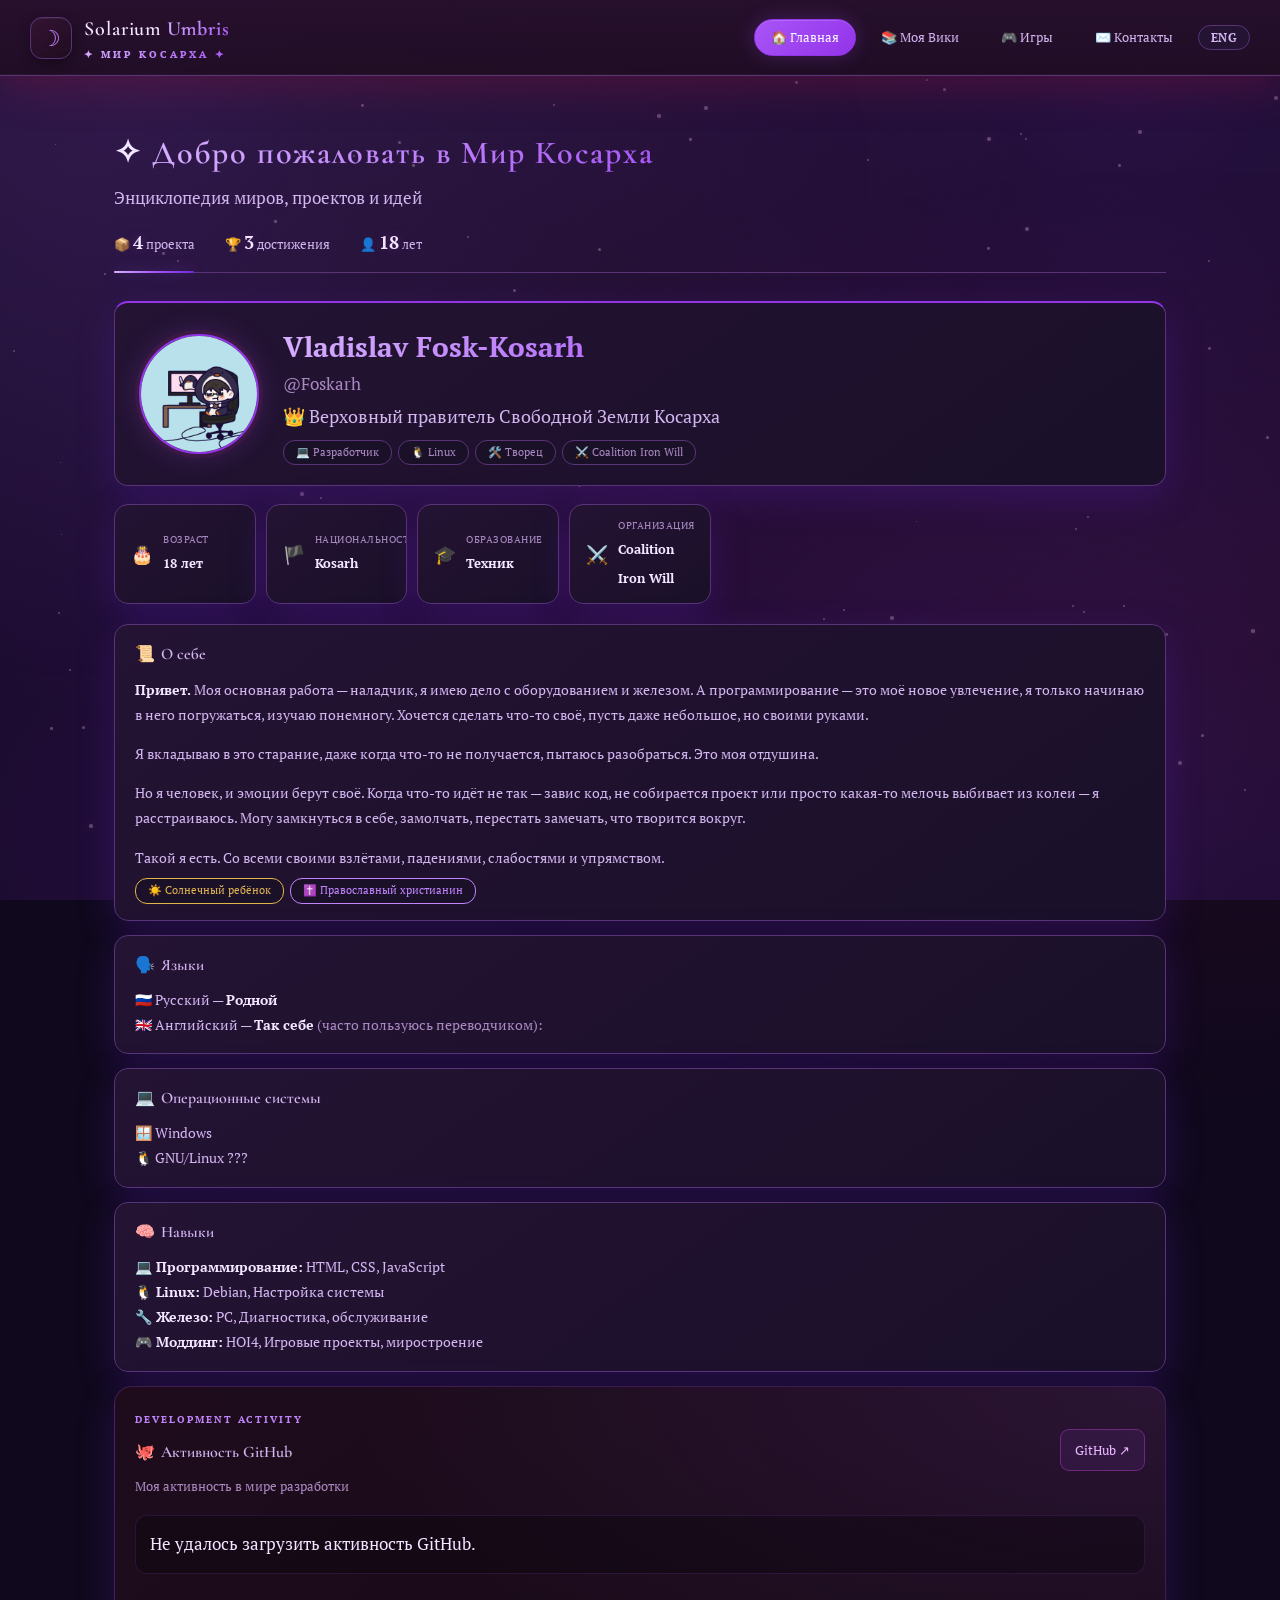
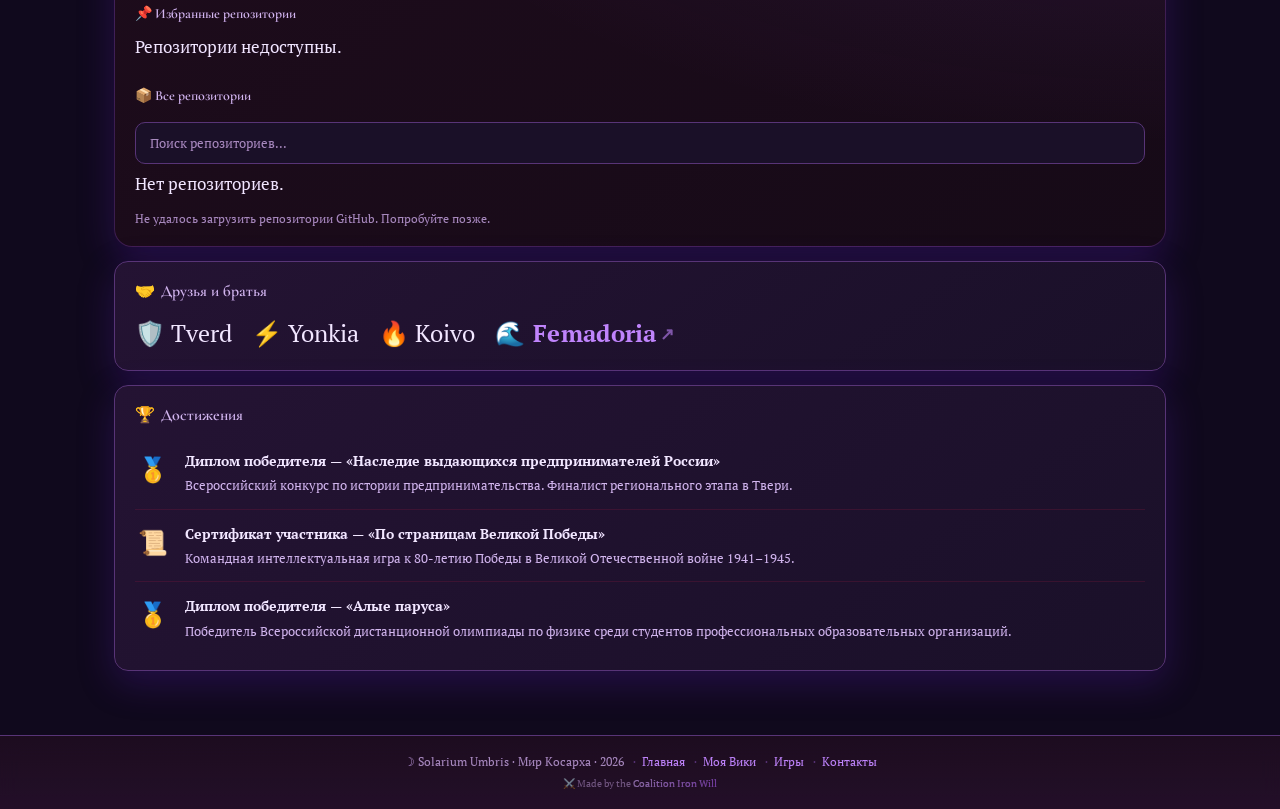
==== index.html @ 81eefe60 "Add files via upload" ====
<!DOCTYPE html>
<html lang="ru">
<head>
<meta charset="UTF-8" />
<meta name="viewport" content="width=device-width, initial-scale=1.0" />
<meta name="description" content="World of Kosarh" />
<meta name="theme-color" content="#10091d" />
<title>World of Kosarh</title>
<link rel="icon" href="gim/logo.png" type="image/png" />
<link rel="preconnect" href="https://fonts.googleapis.com">
<link rel="preconnect" href="https://fonts.gstatic.com" crossorigin>
<link href="https://fonts.googleapis.com/css2?family=Cormorant+Garamond:wght@400;500;600;700&family=PT+Serif:wght@400;700&display=swap" rel="stylesheet">
<style>

/* ============================================================
   БАЗА
   ============================================================ */
* { margin:0; padding:0; box-sizing:border-box; }

:root {
  --bg:#10091d;
  --bg-alt:#1a1029;
  --bg-card:#241333;
  --bg-hover:#39204f;
  --bg-deep:#1a1028;
  --border:#583477;
  --border-soft:rgba(168,85,247,.24);
  --text:#f2e8ff;
  --text2:#d3b8ee;
  --muted:#a88abd;
  --a1:#a855f7;
  --a2:#c084fc;
  --a3:#9333ea;
  --a4:#6d28d9;
  --gold:#e0b64a;
  --green:#4ade80;
  --glow:rgba(168,85,247,.24);
  --glow-strong:rgba(168,85,247,.42);
  --r:14px;
  --r-lg:20px;
  --t:.3s cubic-bezier(.4,0,.2,1);
  --t-fast:.18s cubic-bezier(.4,0,.2,1);
  --card:linear-gradient(145deg,var(--bg-card),var(--bg-alt));
  --card-glass:linear-gradient(145deg, rgba(38,16,42,.72), rgba(30,12,28,.6));
  --grad:linear-gradient(135deg,#d8b4fe,#a855f7,#6d28d9);
  --grad-soft:linear-gradient(135deg, rgba(168,85,247,.22), rgba(109,40,217,.16));
  --sh:0 12px 36px rgba(91,33,182,.28);
  --sh-h:0 18px 48px rgba(109,40,217,.36);
  --sh-deep:0 24px 60px rgba(49,16,94,.55);
  --ring:0 0 0 2px rgba(192,132,252,.6);
}

html { scroll-behavior:smooth; }

body {
  font:16px/1.7 'PT Serif', Georgia, 'Times New Roman', serif;
  -webkit-text-stroke: .12px rgba(203,166,255,.22);
  background:var(--bg);
  color:var(--text);
  min-height:100vh;
  display:flex;
  flex-direction:column;
  overflow-x:hidden;
  -webkit-font-smoothing:antialiased;
  text-rendering:optimizeLegibility;
  background-image:
    radial-gradient(ellipse at 12% 8%, rgba(168,85,247,.16), transparent 55%),
    radial-gradient(ellipse at 88% 12%, rgba(147,51,234,.18), transparent 50%),
    radial-gradient(ellipse at 80% 88%, rgba(109,40,217,.22), transparent 55%),
    radial-gradient(ellipse at 20% 92%, rgba(126,34,206,.18), transparent 55%),
    radial-gradient(circle at 50% 50%, rgba(20,8,20,.6), transparent 70%);
  background-attachment:fixed;
}

.grad {
  background:var(--grad);
  -webkit-background-clip:text;
  background-clip:text;
  -webkit-text-fill-color:transparent;
  background-size:200% 200%;
  animation:gradShift 8s ease infinite;
}
@keyframes gradShift {
  0%,100% { background-position:0% 50%; }
  50%     { background-position:100% 50%; }
}

/* ============================================================
   ЗВЁЗДЫ
   ============================================================ */
.stars {
  position:fixed; inset:0; pointer-events:none; z-index:0; overflow:hidden;
}
.star {
  position:absolute; background:#f5d0e8; border-radius:50%;
  opacity:.3;
  box-shadow:0 0 6px rgba(244,114,182,.5), 0 0 12px rgba(244,114,182,.25);
  animation:twinkle var(--duration) ease-in-out infinite alternate;
}
@keyframes twinkle {
  from { opacity:.15; transform:scale(.8); }
  to   { opacity:.9;  transform:scale(1.2); }
}

/* ============================================================
   АНИМАЦИИ
   ============================================================ */
@keyframes fade {
  from { opacity:0; transform:translateY(12px); }
}
@keyframes floatUp {
  from { opacity:0; transform:translateY(20px) scale(.98); }
  to   { opacity:1; transform:none; }
}
@keyframes pulseGlow {
  0%,100% { box-shadow:0 0 0 0 var(--glow); }
  50%     { box-shadow:0 0 22px 4px var(--glow-strong); }
}

/* ============================================================
   ШАПКА
   ============================================================ */
.header {
  position:sticky; top:0; z-index:100;
  display:flex; align-items:center; justify-content:space-between;
  flex-wrap:wrap; gap:12px;
  padding:12px 30px;
  background:linear-gradient(180deg, rgba(38,16,42,.92), rgba(31,13,32,.88));
  backdrop-filter:blur(18px) saturate(140%);
  -webkit-backdrop-filter:blur(18px) saturate(140%);
  border-bottom:1px solid var(--border);
  box-shadow:0 10px 40px rgba(120,20,60,.45), inset 0 -1px 0 rgba(255,255,255,.03);
}
.logo { display:flex; align-items:center; gap:12px; }
.logo .icon {
  width:42px; height:42px; display:grid; place-items:center; font-size:22px;
  color:var(--a2);
  border:1px solid var(--border);
  border-radius:12px;
  background:linear-gradient(145deg,#341333,#1f0d20);
  box-shadow:inset 0 1px 0 rgba(255,255,255,.06), 0 4px 12px rgba(0,0,0,.35);
  transition:var(--t);
}
.logo:hover .icon {
  color:#fff;
  border-color:var(--a3);
  box-shadow:0 0 22px var(--glow-strong);
  transform:rotate(-6deg) scale(1.05);
}
.logo h1 { font-size:20px; font-weight:300; letter-spacing:2px; }
.logo h1 span { font-weight:600; }
.subtitle {
  display:block; font-size:10px; letter-spacing:3px;
  text-transform:uppercase; font-weight:600;
}

.right-group, .nav-buttons {
  display:flex; align-items:center; gap:8px; flex-wrap:wrap;
}
.nav-buttons button {
  padding:6px 16px;
  border:1px solid transparent;
  background:none;
  color:var(--text2);
  border-radius:20px;
  font:inherit; font-size:13px;
  cursor:pointer;
  transition:var(--t);
}
.nav-buttons button:hover {
  color:var(--text);
  background:var(--bg-card);
  border-color:var(--border);
  transform:translateY(-1px);
}
.nav-buttons button.active {
  color:#fff;
  background:linear-gradient(135deg,var(--a1),var(--a3));
  border-color:var(--a3);
  box-shadow:0 0 20px var(--glow), inset 0 1px 0 rgba(255,255,255,.15);
}
.lang-toggle {
  padding:4px 12px;
  border:1px solid var(--border);
  background:var(--bg-card);
  color:var(--text2);
  border-radius:20px;
  font-family:inherit; font-size:12px; font-weight:600; letter-spacing:.5px;
  cursor:pointer;
  transition:var(--t);
}
.lang-toggle:hover {
  border-color:var(--a3);
  color:var(--text);
  background:var(--bg-hover);
  box-shadow:0 0 16px var(--glow);
  transform:translateY(-1px);
}

/* ============================================================
   КАРКАС
   ============================================================ */
main {
  flex:1; max-width:1100px; margin:0 auto; width:100%;
  padding:30px 24px 50px; position:relative; z-index:1;
}
.tab { display:none; animation:fade .4s ease; }
.tab.active { display:block; }

.hero {
  padding:20px 0 14px;
  border-bottom:1px solid var(--border);
  margin-bottom:28px;
  position:relative;
}
.hero::after {
  content:"";
  position:absolute; left:0; bottom:-1px;
  width:80px; height:2px;
  background:var(--grad);
  border-radius:2px;
  box-shadow:0 0 14px var(--glow-strong);
}
.hero h2 { font-size:32px; font-weight:300; letter-spacing:2px; }
.hero p { color:var(--text2); margin-top:4px; }

.stats-bar {
  display:flex; gap:30px; flex-wrap:wrap; margin-top:14px;
  font-size:13px; color:var(--text2);
}
.stats-bar strong {
  color:var(--text); font-size:18px;
  text-shadow:0 0 12px rgba(217,70,239,.25);
}

/* ============================================================
   КАРТОЧКИ
   ============================================================ */
.card {
  background:var(--card);
  border:1px solid var(--border);
  border-radius:var(--r);
  box-shadow:var(--sh);
  transition:var(--t);
  position:relative;
  overflow:hidden;
}
.card::before {
  content:"";
  position:absolute; inset:0;
  border-radius:inherit;
  background:linear-gradient(135deg, rgba(217,70,239,.06), transparent 40%, rgba(225,29,72,.06));
  opacity:0;
  transition:opacity var(--t);
  pointer-events:none;
}
.card:hover {
  border-color:var(--a3);
  box-shadow:var(--sh-h);
}
.card:hover::before { opacity:1; }

/* Профиль */
.profile-hero {
  display:flex; align-items:center; gap:24px;
  padding:20px 24px; margin-bottom:18px; flex-wrap:wrap;
  border-top:2px solid var(--a3);
}
.avatar {
  width:120px; height:120px; border-radius:50%; object-fit:cover;
  border:2px solid var(--a3);
  box-shadow:0 0 28px var(--glow), 0 0 0 4px rgba(225,29,72,.08);
  flex-shrink:0;
  background:var(--bg);
  transition:var(--t);
}
.avatar:hover {
  box-shadow:0 0 40px var(--glow-strong), 0 0 0 6px rgba(225,29,72,.12);
  transform:scale(1.03);
}
.name { font-size:28px; font-weight:600; }
.nick { color:var(--muted); }
.ptitle { font-size:18px; color:var(--text2); margin:2px 0 8px; }

.tags { display:flex; flex-wrap:wrap; gap:6px; margin-top:8px; }
.tag {
  padding:2px 12px; border-radius:12px; font-size:11px;
  background:var(--bg-deep); border:1px solid var(--border);
  color:var(--muted);
  transition:var(--t-fast);
}
.tag:hover {
  color:var(--text);
  border-color:var(--a2);
  background:var(--bg-hover);
}
.tag.pink  { border-color:var(--a2); color:var(--a2); }
.tag.gold  { border-color:var(--gold); color:var(--gold); }
.tag.green { border-color:var(--green); color:var(--green); }

/* Быстрая инфо */
.quick-info {
  display:grid; grid-template-columns:repeat(auto-fill,minmax(140px,1fr));
  gap:10px; margin-bottom:20px;
}
.quick-item {
  display:flex; align-items:center; gap:10px; padding:12px 16px;
  transition:var(--t);
}
.quick-item:hover {
  transform:translateY(-3px);
  border-color:var(--a2);
  box-shadow:0 12px 28px rgba(150,25,70,.35);
}
.quick-item>span { font-size:18px; }
.quick-item small {
  display:block; color:var(--muted); font-size:10px;
  text-transform:uppercase; letter-spacing:.5px;
}
.quick-item strong { font-size:13px; }

/* Блоки контента */
.block { margin:14px 0; padding:16px 20px; }
.block h3 {
  font-size:16px; color:var(--text2); margin-bottom:8px;
  display:flex; align-items:center; gap:6px;
}
.block-text { color:var(--text2); font-size:14px; line-height:1.8; }
.block-text strong { color:var(--text); }
.block-text p+p { margin-top:14px; }

.grid2 { display:grid; grid-template-columns:1fr 1fr; gap:2px 20px; }

/* Друзья */
.friends {
  display:flex; gap:20px; flex-wrap:wrap; font-size:24px;
}
.friends > * {
  transition:var(--t);
  cursor:default;
}
.friends > *:hover {
  transform:translateY(-3px) scale(1.08);
  text-shadow:0 0 18px var(--glow-strong);
  color:var(--a2);
}

/* Ссылка на друга (Femadoria) */
.friend-link {
  position:relative;
  display:inline-block;
  color:var(--a2);
  font-weight:600;
  letter-spacing:.3px;
  text-decoration:none;
  padding:0 2px;
  background-image:linear-gradient(135deg, var(--a2), var(--a3));
  background-size:0% 2px;
  background-repeat:no-repeat;
  background-position:0 100%;
  transition:
    color .3s ease,
    background-size .35s ease,
    text-shadow .3s ease,
    transform .3s ease;
}
.friend-link:hover {
  color:#fff;
  background-size:100% 2px;
  text-shadow:0 0 12px var(--glow-strong), 0 0 24px var(--a2);
  transform:translateY(-1px);
}
.friend-link::after {
  content:"↗";
  display:inline-block;
  margin-left:3px;
  font-size:.7em;
  opacity:.6;
  transform:translateY(-2px);
  transition:transform .3s ease, opacity .3s ease, color .3s ease;
}
.friend-link:hover::after {
  opacity:1;
  color:var(--a3);
  transform:translate(2px,-4px);
}

/* Достижения */

/* Достижения */
.ach {
  display:flex; gap:14px; padding:12px 0;
  border-bottom:1px solid rgba(225,29,72,.14);
  transition:var(--t);
}
.ach:last-child { border:0; }
.ach:hover { padding-left:6px; }
.ach>span:first-child {
  font-size:24px; width:36px; text-align:center; flex-shrink:0;
}
.ach b { display:block; color:var(--text); font-size:14px; }
.ach small { display:block; color:var(--text2); font-size:13px; margin-top:2px; }

/* ============================================================
   ВИКИ
   ============================================================ */
.wiki-entry {
  display:block; padding:16px 20px; margin-bottom:14px;
  cursor:pointer;
  position:relative;
}
.wiki-entry::after {
  content:"";
  position:absolute; left:20px; right:20px; bottom:0;
  height:1px;
  background:linear-gradient(90deg, transparent, var(--a3), transparent);
  opacity:0;
  transition:opacity var(--t);
}
.wiki-entry:hover {
  transform:translateY(-2px);
  background:var(--bg-hover);
  border-color:var(--a3);
}
.wiki-entry:hover::after { opacity:.7; }
.wiki-entry>p { margin-top:8px; color:var(--text2); font-size:13px; }

.top-row { display:flex; align-items:center; gap:14px; }
.ico {
  width:48px; height:48px;
  display:flex; align-items:center; justify-content:center;
  font-size:30px;
  background:var(--bg-deep);
  border:1px solid var(--border);
  border-radius:var(--r);
  overflow:hidden;
  flex-shrink:0;
  transition:var(--t);
}
.ico:hover {
  border-color:var(--a3);
  box-shadow:0 0 18px var(--glow);
}
.ico img { width:100%; height:100%; object-fit:contain; }

.pname { font-size:18px; font-weight:600; }
.sub { display:block; color:var(--muted); font-size:13px; font-weight:300; }

.badge {
  margin-left:auto; padding:3px 12px;
  border-radius:12px; font-size:11px; white-space:nowrap;
  transition:var(--t-fast);
  font-weight:600;
  letter-spacing:.2px;
}
.badge.frozen {
  background:rgba(168,85,247,.2); color:#d8b4fe;
  border:1px solid rgba(225,29,72,.42);
}
.badge.planned {
  background:rgba(168,85,247,.2); color:#d8b4fe;
  border:1px solid rgba(168,85,247,.38);
}
.badge.active {
  background:rgba(74,222,128,.15); color:#86efac;
  border:1px solid rgba(74,222,128,.25);
  animation:pulseGlow 2.6s ease-in-out infinite;
}

/* Страница проекта */
.back {
  display:inline-block; color:var(--a2); font-size:13px;
  cursor:pointer; margin-bottom:16px;
  transition:var(--t);
}
.back:hover {
  color:var(--a3); text-decoration:underline;
  transform:translateX(-3px);
}
.header-info {
  display:flex; align-items:center; gap:20px;
  border-bottom:1px solid var(--border);
  padding-bottom:16px; margin-bottom:20px;
}
.header-info .ico { width:68px; height:68px; font-size:44px; }
.header-info .pname { font-size:26px; font-weight:400; }
.header-info .badge { display:inline-block; margin:4px 0 0; }

.info-grid { display:grid; grid-template-columns:1fr 1fr; gap:20px; }
.info-box {
  overflow:hidden; background:var(--bg-deep);
  transition:var(--t);
}
.info-box:hover {
  transform:translateY(-3px);
  border-color:var(--a2);
  box-shadow:0 14px 34px rgba(120,20,60,.4);
}
.info-box h4 {
  padding:9px 14px; font-size:13px; color:var(--text2);
  background:var(--card);
  border-bottom:1px solid var(--border);
  letter-spacing:.3px;
}
.info-box .body {
  padding:14px 16px; color:var(--text2); font-size:13px; line-height:1.8;
}
.body ul { padding-left:20px; }
.body li { margin-bottom:4px; }
.body p+p, .body ul+p { margin-top:14px; }
.label { color:var(--muted); }
.label::after { content:": "; }
.value { color:var(--text); }

/* ============================================================
   КОНТАКТЫ
   ============================================================ */
.contact-grid {
  display:grid; grid-template-columns:repeat(auto-fill,minmax(200px,1fr));
  gap:12px; margin-top:16px;
}
.contact-card {
  display:flex; align-items:center; gap:12px;
  padding:14px 16px;
  color:inherit; text-decoration:none;
  transition:var(--t);
}
.contact-card:hover {
  transform:translateY(-3px);
  border-color:var(--a3);
  box-shadow:0 16px 36px rgba(150,25,70,.38);
}
.contact-card .ico { width:40px; height:40px; font-size:22px; }
.contact-card b { display:block; font-size:14px; }
.contact-card small { color:var(--muted); font-size:12px; }

/* ============================================================
   ПОДВАЛ И МОБИЛЬНОЕ МЕНЮ
   ============================================================ */
.footer {
  margin-top:auto; position:relative; z-index:1;
  border-top:1px solid var(--border);
  padding:16px 30px; text-align:center;
  font-size:12px; color:var(--muted);
  background:linear-gradient(180deg, rgba(31,13,32,.85), rgba(38,16,42,.9));
  backdrop-filter:blur(10px);
}
.footer a { color:var(--a2); text-decoration:none; transition:var(--t-fast); }
.footer a:hover { color:var(--a3); text-decoration:underline; }
.footer .dot { margin:0 6px; color:var(--border); }

.mobile-nav {
  display:none; position:fixed; left:8px; right:8px; bottom:8px;
  z-index:110; padding:6px;
  background:rgba(38,16,42,.96);
  backdrop-filter:blur(18px) saturate(140%);
  border:1px solid var(--border);
  border-radius:16px;
  box-shadow:0 12px 40px rgba(120,20,60,.55);
}
.mobile-nav button {
  flex:1; border:0; background:none; color:var(--text2);
  padding:7px 4px; border-radius:11px;
  font:inherit; font-size:11px; cursor:pointer;
  transition:var(--t-fast);
}
.mobile-nav button.active {
  background:linear-gradient(135deg,var(--a1),var(--a3));
  color:#fff;
  box-shadow:0 0 16px var(--glow);
}
.mobile-nav .mi { display:block; font-size:17px; }

/* ============================================================
   ПРОЧЕЕ
   ============================================================ */
::selection { background:rgba(168,85,247,.48); color:#fff; }
button, a { -webkit-tap-highlight-color:transparent; }
:focus-visible {
  outline:none;
  box-shadow:var(--ring);
  border-radius:8px;
}

.reveal {
  opacity:0; transform:translateY(22px);
  transition:opacity .65s ease, transform .65s ease;
}
.reveal.visible { opacity:1; transform:none; }

@media (prefers-reduced-motion:reduce) {
  *, *::before, *::after {
    scroll-behavior:auto!important;
    animation-duration:.01ms!important;
    animation-iteration-count:1!important;
    transition-duration:.01ms!important;
  }
}

/* ============================================================
   GITHUB БЛОК
   ============================================================ */
.gh-heatmap {
  display:grid; grid-auto-flow:column; grid-template-rows:repeat(7,10px);
  gap:3px; overflow-x:auto; padding:6px 0;
  scrollbar-width:thin;
  scrollbar-color:var(--a3) transparent;
}
.gh-heatmap::-webkit-scrollbar { height:6px; }
.gh-heatmap::-webkit-scrollbar-thumb {
  background:var(--a3); border-radius:3px;
}
.gh-heatmap .cell {
  width:10px; height:10px; border-radius:2px;
  background:#2a1530;
  border:1px solid rgba(225,29,72,.08);
  transition:transform var(--t-fast), box-shadow var(--t-fast);
}
.gh-heatmap .cell:hover {
  transform:scale(1.4);
  box-shadow:0 0 8px var(--glow-strong);
  z-index:2;
}
.gh-heatmap .cell[data-l="1"] { background:#583477; }
.gh-heatmap .cell[data-l="2"] { background:#7136a8; }
.gh-heatmap .cell[data-l="3"] { background:#a855f7; }
.gh-heatmap .cell[data-l="4"] {
  background:var(--a3);
  box-shadow:0 0 6px var(--glow);
}

.gh-heatmap-legend {
  display:flex; align-items:center; gap:6px;
  font-size:11px; color:var(--muted); margin-top:6px;
}
.gh-heatmap-legend .cell {
  width:10px; height:10px; border-radius:2px;
}

.gh-repos {
  display:grid; grid-template-columns:1fr 1fr;
  gap:10px; margin-top:6px;
}
.gh-repo {
  display:block; padding:12px 14px;
  border:1px solid var(--border); border-radius:10px;
  background:var(--bg-deep);
  text-decoration:none; color:var(--text);
  transition:var(--t);
  position:relative;
  overflow:hidden;
}
.gh-repo::before {
  content:"";
  position:absolute; inset:0;
  background:linear-gradient(135deg, rgba(217,70,239,.08), transparent 50%);
  opacity:0;
  transition:opacity var(--t);
  pointer-events:none;
}
.gh-repo:hover {
  border-color:var(--a3);
  transform:translateY(-2px);
  box-shadow:var(--sh);
}
.gh-repo:hover::before { opacity:1; }
.gh-repo b {
  display:block; font-size:14px; color:var(--text);
  margin-bottom:4px;
  position:relative;
}
.gh-repo small {
  display:block; font-size:12px; color:var(--muted);
  line-height:1.5;
  position:relative;
}
.gh-repo .gh-meta {
  display:flex; gap:12px; margin-top:8px;
  font-size:11px; color:var(--text2);
  position:relative;
}
.gh-repo .gh-meta span {
  display:flex; align-items:center; gap:4px;
}

.gh-search {
  width:100%; margin-top:6px;
  padding:9px 14px; border-radius:10px;
  background:var(--bg-deep);
  border:1px solid var(--border);
  color:var(--text);
  font:inherit; font-size:13px;
  outline:none;
  transition:var(--t);
}
.gh-search::placeholder { color:var(--muted); }
.gh-search:focus {
  border-color:var(--a3);
  box-shadow:0 0 12px var(--glow), 0 0 0 3px rgba(225,29,72,.1);
}

.gh-status { margin-top:10px; font-size:12px; color:var(--muted); }

/* ============================================================
   АДАПТИВ
   ============================================================ */
@media (max-width:760px) {
  .header { padding:10px 14px; flex-wrap:nowrap; }
  .logo h1 { font-size:16px; letter-spacing:1px; }
  .subtitle { font-size:8px; letter-spacing:1.5px; }
  .nav-buttons { display:none; }
  .right-group { margin-left:auto; }
  main { padding:18px 12px 100px; }
  .hero h2 { font-size:23px; line-height:1.3; }
  .profile-hero { flex-direction:column; text-align:center; padding:18px 14px; }
  .profile-hero .tags { justify-content:center; }
  .avatar { width:92px; height:92px; }
  .name { font-size:23px; }
  .ptitle { font-size:14px; }
  .quick-info { grid-template-columns:1fr 1fr; }
  .grid2, .info-grid { grid-template-columns:1fr; }
  .header-info { flex-direction:column; text-align:center; }
  .header-info .pname { font-size:21px; }
  .footer { padding:14px 12px 92px; }
  .mobile-nav { display:flex; }
  .gh-repos { grid-template-columns:1fr; }
}

@media (max-width:400px) {
  .quick-info { grid-template-columns:1fr; }
}

.github-activity{position:relative;overflow:hidden;background:radial-gradient(ellipse at top right,rgba(168,85,247,.12),transparent 55%),linear-gradient(145deg,#1e0c1c,#160a17);border:1px solid rgba(168,85,247,.25);border-radius:18px}
.github-activity-header{display:flex;align-items:center;justify-content:space-between;gap:16px;margin-bottom:18px}
.github-activity-label{color:#c084fc;font-size:10px;font-weight:800;letter-spacing:2px}
.github-activity-header h3{margin-top:8px}
.github-activity-header p{margin-top:6px;color:var(--muted);font-size:13px}
.github-profile-link{flex-shrink:0;padding:9px 14px;border:1px solid rgba(217,70,239,.35);border-radius:9px;color:#e9b8ff;background:rgba(168,85,247,.09);text-decoration:none;font-size:13px;transition:var(--t)}
.github-profile-link:hover{border-color:#d946ef;background:rgba(168,85,247,.18);transform:translateY(-2px)}
.github-activity .gh-heatmap{padding:12px;background:rgba(10,5,13,.32);border:1px solid rgba(168,85,247,.12);border-radius:12px}
@media(max-width:600px){.github-activity-header{align-items:flex-start}.github-activity-header h3{font-size:18px}.github-profile-link{padding:7px 10px;font-size:12px}}



/* ============================================================
   WORLD OF KOSARH — CINEMATIC MOTION & TYPOGRAPHY
   ============================================================ */
:root {
  --font-body: 'PT Serif', Georgia, 'Times New Roman', serif;
  --font-display: 'Cormorant Garamond', 'Times New Roman', serif;
  --motion-smooth: cubic-bezier(.2,.75,.25,1);
}

body { font-family: var(--font-body); font-size: 17px; -webkit-text-stroke: .15px rgba(192,132,252,.28); }
h1, h2, h3, h4, .section-title, .hero h2, .logo h1 {
  font-family: var(--font-display);
  text-wrap: balance;
}
.logo h1 { letter-spacing: .045em; font-weight: 600; }
h1, h2, h3, h4, .section-title, .hero h2, .logo h1 { font-weight: 600; }
button, input, textarea, select { font-family: var(--font-body); }

/* Мягкое появление страницы */
.tab.active { animation: pageArrival .72s var(--motion-smooth) both; }
@keyframes pageArrival {
  from { opacity: 0; transform: translateY(12px); filter: blur(4px); }
  to { opacity: 1; transform: translateY(0); filter: blur(0); }
}

/* Плавные появления блоков при прокрутке */
.reveal { opacity: 0; transform: translateY(26px) scale(.985); filter: blur(3px); transition: opacity .8s var(--motion-smooth), transform .8s var(--motion-smooth), filter .8s var(--motion-smooth); }
.reveal.visible { opacity: 1; transform: translateY(0) scale(1); filter: blur(0); }

/* Карточки с объёмом и свечением */
.card, .wiki-entry, .project-card, .contact-card, .gh-repo, .block {
  transition: transform .35s var(--motion-smooth), border-color .35s ease, box-shadow .35s ease, background-color .35s ease;
}
.card:hover, .wiki-entry:hover, .project-card:hover, .contact-card:hover, .gh-repo:hover {
  transform: translateY(-5px);
  border-color: rgba(217,70,239,.55);
  box-shadow: 0 18px 42px rgba(0,0,0,.28), 0 0 24px rgba(168,85,247,.09);
}

/* Световой отблеск на основных кнопках */
.nav-buttons button, .lang-toggle, .roza-link, .roza-download, .roza-back-button, .github-profile-link {
  position: relative;
  isolation: isolate;
  overflow: hidden;
}
.nav-buttons button::after, .lang-toggle::after, .roza-download::after, .roza-back-button::after, .github-profile-link::after {
  content: '';
  position: absolute;
  inset: 0 auto 0 -130%;
  width: 75%;
  transform: skewX(-22deg);
  background: linear-gradient(90deg, transparent, rgba(255,255,255,.13), transparent);
  transition: left .65s ease;
  pointer-events: none;
  z-index: -1;
}
.nav-buttons button:hover::after, .lang-toggle:hover::after, .roza-download:hover::after, .roza-back-button:hover::after, .github-profile-link:hover::after { left: 150%; }

/* Медленное дыхание фоновых сияний */
body::before {
  content: '';
  position: fixed;
  inset: -25%;
  z-index: -1;
  pointer-events: none;
  background: radial-gradient(ellipse at 20% 30%, rgba(168,85,247,.08), transparent 38%), radial-gradient(ellipse at 78% 65%, rgba(225,29,72,.07), transparent 40%);
  animation: ambientDrift 24s ease-in-out infinite alternate;
}
@keyframes ambientDrift {
  0% { transform: translate3d(-1.5%, -1%, 0) scale(1); }
  100% { transform: translate3d(1.5%, 1%, 0) scale(1.06); }
}

/* Звёзды слегка двигаются и мерцают */
.star { will-change: opacity, transform; }

/* Подчёркивание ссылок появляется плавно */
a:not(.card):not(.contact-card):not(.gh-repo) { text-underline-offset: 4px; }

/* График GitHub: ячейки, создаваемые script.js */
#ghHeatmap {
  display: grid;
  grid-auto-flow: column;
  grid-template-rows: repeat(7, 10px);
  grid-auto-columns: 10px;
  gap: 4px;
  overflow-x: auto;
  padding: 14px;
  border: 1px solid rgba(168,85,247,.15);
  border-radius: 12px;
  background: rgba(10,5,13,.4);
  scrollbar-color: #6d347b #1a0c1d;
  scrollbar-width: thin;
}
#ghHeatmap .cell, #ghHeatmapLegend .cell {
  display: block;
  width: 10px;
  height: 10px;
  min-width: 10px;
  border-radius: 3px;
  background: #2a1630;
  transition: transform .16s ease, outline-color .16s ease;
}
#ghHeatmap .cell:hover { transform: scale(1.35); outline: 1px solid rgba(255,255,255,.55); }
#ghHeatmap .cell[data-l="1"], #ghHeatmapLegend .cell[data-l="1"] { background: #63317a; }
#ghHeatmap .cell[data-l="2"], #ghHeatmapLegend .cell[data-l="2"] { background: #913bb2; }
#ghHeatmap .cell[data-l="3"], #ghHeatmapLegend .cell[data-l="3"] { background: #c044c9; }
#ghHeatmap .cell[data-l="4"], #ghHeatmapLegend .cell[data-l="4"] { background: #f05b91; }
#ghHeatmapLegend { display: flex; align-items: center; justify-content: flex-end; gap: 5px; margin-top: 10px; color: var(--muted); font-size: 11px; }

:focus-visible { outline: 2px solid #d946ef; outline-offset: 3px; }

@media (prefers-reduced-motion: reduce) {
  *, *::before, *::after { animation-duration: .01ms !important; animation-iteration-count: 1 !important; scroll-behavior: auto !important; transition-duration: .01ms !important; }
  .reveal { opacity: 1; transform: none; filter: none; }
}


/* ============================================================
   ROZA OS WIKI — в стиле ArchWiki
   ============================================================ */
.rz-crumbs{display:flex;align-items:center;gap:8px;flex-wrap:wrap;font-size:13px;color:var(--muted);margin-bottom:16px}
.rz-crumbs a{color:var(--a2);text-decoration:none;cursor:pointer;transition:var(--t-fast)}
.rz-crumbs a:hover{color:#fff;text-decoration:underline}

.roza-layout{display:grid;grid-template-columns:250px minmax(0,1fr);gap:22px;align-items:start}
.roza-content{min-width:0}

/* Боковая панель */
.roza-sidebar.card{position:sticky;top:86px;padding:14px 12px;max-height:calc(100vh - 110px);overflow:auto;scrollbar-width:thin;scrollbar-color:var(--a3) transparent}
.roza-sidebar.card:hover{transform:none}
.roza-side-title{font:600 24px var(--font-display);padding:2px 8px 12px;border-bottom:1px solid var(--border);margin-bottom:12px}
.rz-search input{width:100%;padding:8px 12px;border-radius:10px;background:var(--bg-deep);border:1px solid var(--border);color:var(--text);font:inherit;font-size:13px;outline:none;transition:var(--t)}
.rz-search input::placeholder{color:var(--muted)}
.rz-search input:focus{border-color:var(--a3);box-shadow:0 0 12px var(--glow)}
.rz-group{margin:16px 8px 4px;font-size:10px;font-weight:700;letter-spacing:2px;text-transform:uppercase;color:var(--a2);opacity:.85}
.roza-link{display:flex;align-items:center;gap:9px;width:100%;text-align:left;background:transparent;color:var(--text2);border:0;border-left:2px solid transparent;border-radius:0 8px 8px 0;padding:8px 10px;margin:1px 0;font:inherit;font-size:14px;cursor:pointer;transition:var(--t-fast)}
.roza-link[hidden]{display:none}
.roza-link .rz-ic{width:20px;text-align:center;flex-shrink:0}
.roza-link:hover{background:rgba(168,85,247,.1);color:var(--text)}
.roza-link.active{background:linear-gradient(90deg,rgba(168,85,247,.24),rgba(168,85,247,.04));border-left-color:var(--a2);color:#fff;font-weight:700}
.rz-nores{margin:14px 8px 4px;font-size:13px;color:var(--muted)}

/* Статья */
.roza-page{display:none}
.roza-page.active{display:block;animation:fade .35s ease}
.rz-article{display:flow-root;padding:26px 32px 28px;background:var(--card);border:1px solid var(--border);border-radius:var(--r);box-shadow:var(--sh);counter-reset:rzh2;line-height:1.75}
.rz-title{font:600 36px/1.15 var(--font-display);letter-spacing:.5px;margin-bottom:14px;padding-bottom:10px;border-bottom:1px solid var(--border);position:relative}
.rz-title::after{content:"";position:absolute;left:0;bottom:-1px;width:70px;height:2px;background:var(--grad);border-radius:2px}
.rz-article p{color:var(--text2);font-size:15px;margin:10px 0}
.rz-article strong{color:var(--text)}
.rz-article a{color:var(--a2);text-decoration:none;border-bottom:1px dotted rgba(192,132,252,.5);transition:var(--t-fast)}
.rz-article a:hover{color:#fff;border-bottom-color:#fff}
.rz-article h2{font:600 27px/1.25 var(--font-display);margin:30px 0 10px;padding-bottom:6px;border-bottom:1px solid var(--border-soft);counter-increment:rzh2;counter-reset:rzh3;scroll-margin-top:92px}
.rz-article h2::before{content:counter(rzh2) ". ";color:var(--a2)}
.rz-article h3{font:600 21px/1.3 var(--font-display);margin:20px 0 6px;counter-increment:rzh3;scroll-margin-top:92px}
.rz-article h3::before{content:counter(rzh2) "." counter(rzh3) " ";color:var(--muted)}
.rz-article ul,.rz-article .rz-ol{margin:8px 0 8px 22px;color:var(--text2);font-size:15px}
.rz-article li{margin:4px 0}
.rz-article code{font-family:ui-monospace,SFMono-Regular,Menlo,Consolas,monospace;font-size:.88em;padding:1px 6px;border-radius:5px;background:var(--bg-deep);border:1px solid var(--border-soft);color:#e9d5ff}

/* Баннер «черновик» */
.rz-stub{margin:0 0 16px;padding:9px 14px;font-size:13px;color:var(--text2);background:rgba(224,182,74,.08);border:1px solid rgba(224,182,74,.28);border-left:3px solid var(--gold);border-radius:8px}

/* Инфобокс справа */
.rz-infobox{float:right;width:270px;margin:4px 0 16px 24px;background:var(--bg-deep);border:1px solid var(--border);border-radius:12px;overflow:hidden;font-size:13px}
.rz-info-head{padding:9px 14px;text-align:center;font:600 19px var(--font-display);background:var(--grad-soft);border-bottom:1px solid var(--border)}
.rz-info-img{display:grid;place-items:center;padding:16px;border-bottom:1px solid var(--border-soft)}
.rz-info-img img{width:96px;height:96px;object-fit:contain;filter:drop-shadow(0 0 14px var(--glow-strong))}
.rz-infobox dl{display:grid;grid-template-columns:auto 1fr;margin:0}
.rz-infobox dt,.rz-infobox dd{padding:7px 14px;border-bottom:1px solid var(--border-soft)}
.rz-infobox dt{color:var(--muted)}
.rz-infobox dd{color:var(--text);text-align:right}
.rz-infobox dt:last-of-type,.rz-infobox dd:last-of-type{border-bottom:0}

/* Содержание */
.rz-toc{display:inline-block;min-width:260px;max-width:100%;margin:12px 0 6px;padding:10px 18px 12px;background:var(--bg-deep);border:1px solid var(--border);border-radius:10px}
.rz-toc-title{font:600 18px var(--font-display);text-align:center;margin-bottom:6px}
.rz-toc ol{list-style:none;margin:0;padding:0}
.rz-toc-list{counter-reset:rzt1}
.rz-toc-list>li{counter-increment:rzt1;margin:3px 0;font-size:14px}
.rz-toc-list>li>a::before{content:counter(rzt1) " ";color:var(--muted)}
.rz-toc-list ol{counter-reset:rzt2;margin-left:20px}
.rz-toc-list ol>li{counter-increment:rzt2;font-size:13px}
.rz-toc-list ol>li>a::before{content:counter(rzt1) "." counter(rzt2) " ";color:var(--muted)}
.rz-toc a{border-bottom:0}
.rz-toc a:hover{text-decoration:underline}

/* Заметки / предупреждения */
.rz-box{margin:14px 0;padding:11px 16px;font-size:14px;color:var(--text2);background:rgba(168,85,247,.07);border:1px solid var(--border-soft);border-left:4px solid var(--a2);border-radius:8px}
.rz-box.warn{background:rgba(251,113,133,.07);border-color:rgba(251,113,133,.25);border-left-color:#fb7185}
.rz-box.warn strong:first-child{color:#fda4af}
.rz-box.tip{background:rgba(74,222,128,.06);border-color:rgba(74,222,128,.22);border-left-color:var(--green)}
.rz-box.tip strong:first-child{color:#86efac}
.rz-box.note strong:first-child{color:var(--a2)}

/* Таблицы */
.rz-tablewrap{overflow-x:auto;margin:12px 0}
.rz-table{width:100%;border-collapse:collapse;font-size:14px}
.rz-table th{text-align:left;padding:9px 14px;background:var(--grad-soft);border:1px solid var(--border);color:var(--text);font-weight:700}
.rz-table td{padding:9px 14px;border:1px solid var(--border-soft);color:var(--text2);vertical-align:middle}
.rz-table tbody tr:hover td{background:rgba(168,85,247,.07)}

/* Чипы статуса */
.rz-chip{display:inline-block;padding:1px 10px;border-radius:10px;font-size:11px;font-weight:700;letter-spacing:.2px;border:1px solid;white-space:nowrap}
.rz-chip.ok{color:#86efac;background:rgba(74,222,128,.12);border-color:rgba(74,222,128,.3)}
.rz-chip.wip{color:#fde68a;background:rgba(224,182,74,.12);border-color:rgba(224,182,74,.3)}
.rz-chip.lock{color:#d8b4fe;background:rgba(168,85,247,.16);border-color:rgba(168,85,247,.4)}
.rz-chip.todo{color:var(--muted);background:rgba(168,138,189,.08);border-color:rgba(168,138,189,.28)}

/* Код */
.rz-code{margin:12px 0;padding:14px 16px;overflow-x:auto;background:#0d0716;border:1px solid var(--border);border-radius:10px;font-family:ui-monospace,SFMono-Regular,Menlo,Consolas,monospace;font-size:13px;line-height:1.6;color:#e9d5ff;-webkit-text-stroke:0}
.rz-code code{padding:0;border:0;background:none;font-size:inherit}

/* Дорожная карта */
.rz-road{list-style:none;margin:16px 0 8px 8px;padding:0}
.rz-road li{position:relative;padding:0 0 20px 34px;margin:0}
.rz-road li::before{content:"";position:absolute;left:5px;top:6px;width:12px;height:12px;border-radius:50%;background:var(--bg-deep);border:2px solid var(--border);z-index:1}
.rz-road li::after{content:"";position:absolute;left:10px;top:20px;bottom:-4px;width:2px;background:var(--border-soft)}
.rz-road li:last-child::after{display:none}
.rz-road b{display:block;color:var(--text);font-size:15px}
.rz-road span{display:block;color:var(--muted);font-size:13px}
.rz-road li.done::before{background:var(--green);border-color:var(--green)}
.rz-road li.now::before{background:var(--a1);border-color:var(--a2);box-shadow:0 0 12px var(--glow-strong)}
.rz-road li.next b{color:var(--text2)}

/* Ссылки «См. также» */
.rz-see{display:flex;flex-wrap:wrap;gap:8px;margin:10px 0}
.rz-article .rz-see-link{display:inline-block;padding:6px 14px;border:1px solid var(--border);border-radius:20px;background:var(--bg-deep);color:var(--text2);font-size:13px;cursor:pointer;border-bottom:1px solid var(--border)}
.rz-article .rz-see-link:hover{color:#fff;border-color:var(--a3);background:var(--bg-hover);transform:translateY(-1px)}

/* FAQ */
.rz-qa{margin:8px 0;background:var(--bg-deep);border:1px solid var(--border-soft);border-radius:10px;transition:var(--t-fast)}
.rz-qa[open]{border-color:var(--a3)}
.rz-qa summary{cursor:pointer;padding:12px 16px;font-weight:700;color:var(--text);list-style:none;display:flex;align-items:center;justify-content:space-between;gap:12px}
.rz-qa summary::-webkit-details-marker{display:none}
.rz-qa summary::after{content:"＋";color:var(--a2);font-weight:400;transition:transform .25s}
.rz-qa[open] summary::after{content:"－"}
.rz-qa>div{padding:0 16px 14px;color:var(--text2);font-size:14px}

/* Кнопка загрузки */
.roza-download{border:1px solid var(--a3);background:transparent;color:var(--text);padding:10px 18px;border-radius:9px;cursor:pointer;font:inherit;font-size:14px;margin:6px 0;opacity:.75;transition:var(--t)}
.roza-download:hover{background:rgba(255,255,255,.06);opacity:1}

/* Назад / Далее */
.rz-pager{display:flex;justify-content:space-between;gap:12px;margin-top:30px;padding-top:18px;border-top:1px solid var(--border)}
.rz-pg{display:flex;flex-direction:column;gap:2px;min-width:0;max-width:48%;padding:10px 16px;background:var(--bg-deep);border:1px solid var(--border);border-radius:10px;color:var(--text);font:inherit;cursor:pointer;transition:var(--t)}
.rz-pg small{font-size:11px;color:var(--muted);text-transform:uppercase;letter-spacing:1px}
.rz-pg span{font-size:14px;font-weight:700}
.rz-pg.prev{text-align:left}
.rz-pg.next{text-align:right;margin-left:auto}
.rz-pg:hover{border-color:var(--a3);background:var(--bg-hover);transform:translateY(-2px)}

@media(max-width:860px){
  .roza-layout{grid-template-columns:1fr}
  .roza-sidebar.card{position:static;max-height:none;display:flex;flex-wrap:wrap;gap:4px;padding:12px}
  .roza-side-title,.rz-search,.rz-nores{flex-basis:100%}
  .rz-group{display:none}
  .roza-link{width:auto;border-left:0;border-radius:20px;padding:6px 12px;font-size:13px;border:1px solid var(--border-soft)}
  .roza-link.active{border-color:var(--a3)}
  .rz-article{padding:20px 16px 22px}
  .rz-title{font-size:30px}
  .rz-infobox{float:none;width:100%;margin:0 0 16px}
  .rz-pg{max-width:49%}
}


/* ============================================================
   ИГРЫ
   ============================================================ */
.game-frame { display:block; width:100%; margin:18px auto 0; border:1px solid var(--border); border-radius:var(--r-lg); background:var(--bg-deep); box-shadow:var(--sh-deep); }
#frame-firefly { max-width:900px; height:auto; aspect-ratio:3/2; }
#frame-zombie { max-width:1000px; height:640px; }
.game-bar { display:flex; justify-content:flex-end; max-width:1000px; margin:16px auto 0; }
.game-bar + .game-frame { margin-top:10px; }
.fs-btn { font-size:13px; padding:6px 16px; }
body.fs-active { overflow:hidden; }
body.fs-active main { z-index:9000; }
body.fs-active .tab.active { animation:none !important; transform:none !important; filter:none !important; }
.game-frame.pseudo-fs { position:fixed !important; inset:0; width:100vw !important; height:100vh !important; height:100dvh !important; max-width:none !important; aspect-ratio:auto !important; margin:0 !important; border:0 !important; border-radius:0 !important; box-shadow:none !important; z-index:9999; }
.fs-exit { position:fixed; top:10px; left:50%; transform:translateX(-50%); z-index:10000; padding:6px 16px; border:1px solid var(--border); border-radius:20px; background:rgba(26,16,41,.92); color:var(--text); font:inherit; font-size:13px; cursor:pointer; }
.fs-exit[hidden] { display:none; }
.game-hint { max-width:900px; margin:12px auto 0; color:var(--text2); font-size:13px; text-align:center; }
</style>

</head>
<body>

<div class="stars" id="stars" aria-hidden="true"></div>

<header class="header">
    <div class="logo">
        <span class="icon">☽</span>
        <div>
            <h1>Solarium <span class="grad">Umbris</span></h1>
            <span class="subtitle grad">✦ Мир Косарха ✦</span>
        </div>
    </div>
    <div class="right-group">
        <nav class="nav-buttons" id="tabNav" aria-label="Main navigation">
            <button class="active" data-tab="home">🏠 <span class="i18n" data-en="Home">Главная</span></button>
            <button data-tab="wiki">📚 <span class="i18n" data-en="My Wiki">Моя Вики</span></button>
            <button data-tab="games">🎮 <span class="i18n" data-en="Games">Игры</span></button>
            <button data-tab="contact">✉️ <span class="i18n" data-en="Contact">Контакты</span></button>
        </nav>
        <button class="lang-toggle" id="langToggle" aria-label="Switch language">ENG</button>
    </div>
</header>

<main>

<!-- ГЛАВНАЯ -->
<section class="tab active" id="tab-home">
    <div class="hero reveal">
        <h2>✧ <span class="i18n grad" data-en="Welcome to the World of Kosarh">Добро пожаловать в Мир Косарха</span></h2>
        <p class="i18n" data-en="Encyclopedia of worlds, projects and ideas">Энциклопедия миров, проектов и идей</p>
        <div class="stats-bar">
            <span>📦 <strong>4</strong> <span class="i18n" data-en="projects">проекта</span></span>
            <span>🏆 <strong>3</strong> <span class="i18n" data-en="achievements">достижения</span></span>
            <span>👤 <strong>18</strong> <span class="i18n" data-en="years old">лет</span></span>
        </div>
    </div>

    <div class="profile-hero card reveal">
        <img class="avatar" src="gim/AVATARKA.jpg" alt="Vladislav Fosk-Kosarh" width="120" height="120" />
        <div>
            <div class="name grad">Vladislav Fosk-Kosarh</div>
            <div class="nick">@Foskarh</div>
            <div class="ptitle">👑 <span class="i18n" data-en="Supreme Sovereign of the Kosarh Free Land">Верховный правитель Свободной Земли Косарха</span></div>
            <div class="tags">
                <span class="tag">💻 <span class="i18n" data-en="Developer">Разработчик</span></span>
                <span class="tag">🐧 Linux</span>
                <span class="tag">🛠️ <span class="i18n" data-en="Creator">Творец</span></span>
                <span class="tag">⚔️ Coalition Iron Will</span>
            </div>
        </div>
    </div>

    <div class="quick-info reveal">
        <div class="quick-item card"><span>🎂</span><div><small class="i18n" data-en="Age">Возраст</small><strong>18 <span class="i18n" data-en="years">лет</span></strong></div></div>
        <div class="quick-item card"><span>🏴</span><div><small class="i18n" data-en="Nationality">Национальность</small><strong>Kosarh</strong></div></div>
        <div class="quick-item card"><span>🎓</span><div><small class="i18n" data-en="Education">Образование</small><strong class="i18n" data-en="Technician">Техник</strong></div></div>
        <div class="quick-item card"><span>⚔️</span><div><small class="i18n" data-en="Organization">Организация</small><strong>Coalition Iron Will</strong></div></div>
    </div>

    <div class="block card reveal">
        <h3>📜 <span class="i18n" data-en="About Me">О себе</span></h3>
        <div class="block-text">
            <p class="i18n" data-en="<strong>Hi.</strong> My main job is as a maintenance technician — I work with equipment and hardware. Programming is my new hobby; I'm just starting to get into it, learning little by little. I want to create something of my own, even if it's small, but made with my own hands."><strong>Привет.</strong> Моя основная работа — наладчик, я имею дело с оборудованием и железом. А программирование — это моё новое увлечение, я только начинаю в него погружаться, изучаю понемногу. Хочется сделать что-то своё, пусть даже небольшое, но своими руками.</p>
            <p class="i18n" data-en="I put effort into it, trying to figure things out even when something doesn't work. It's my escape.">Я вкладываю в это старание, даже когда что-то не получается, пытаюсь разобраться. Это моя отдушина.</p>
            <p class="i18n" data-en="But I'm human, and emotions take their toll. When something goes wrong — code gets stuck, a project won't compile, or just some little thing throws me off — I get upset. I can withdraw into myself, go quiet, stop noticing what's going on around me.">Но я человек, и эмоции берут своё. Когда что-то идёт не так — завис код, не собирается проект или просто какая-то мелочь выбивает из колеи — я расстраиваюсь. Могу замкнуться в себе, замолчать, перестать замечать, что творится вокруг.</p>
            <p class="i18n" data-en="That's how I am. With all my ups and downs, weaknesses, and stubbornness.">Такой я есть. Со всеми своими взлётами, падениями, слабостями и упрямством.</p>
            <div class="tags">
                <span class="tag gold">☀️ <span class="i18n" data-en="Sun Child">Солнечный ребёнок</span></span>
                <span class="tag pink">✝️ <span class="i18n" data-en="Orthodox Christian">Православный христианин</span></span>
            </div>
        </div>
    </div>

    <div class="block card">
        <h3>🗣️ <span class="i18n" data-en="Languages">Языки</span></h3>
        <div class="block-text">
            🇷🇺 <span class="i18n" data-en="Russian">Русский</span> — <strong class="i18n" data-en="Native">Родной</strong><br />
            🇬🇧 <span class="i18n" data-en="English">Английский</span> — <strong class="i18n" data-en="So-so">Так себе</strong> <span class="label">(<span class="i18n" data-en="often use translator">часто пользуюсь переводчиком</span>)</span>
        </div>
    </div>

    <div class="block card">
        <h3>💻 <span class="i18n" data-en="Operating Systems">Операционные системы</span></h3>
        <div class="block-text">🪟 Windows<br />🐧 GNU/Linux ???</div>
    </div>

    <div class="block card">
        <h3>🧠 <span class="i18n" data-en="Skills">Навыки</span></h3>
        <div class="block-text">
            <strong>💻 <span class="i18n" data-en="Programming">Программирование</span>:</strong> HTML, CSS, JavaScript<br />
            <strong>🐧 Linux:</strong> Debian, <span class="i18n" data-en="System setup">Настройка системы</span><br />
            <strong>🔧 <span class="i18n" data-en="Hardware">Железо</span>:</strong> PC, <span class="i18n" data-en="Troubleshooting, Maintenance">Диагностика, обслуживание</span><br />
            <strong>🎮 <span class="i18n" data-en="Modding">Моддинг</span>:</strong> HOI4, <span class="i18n" data-en="Game projects, Worldbuilding">Игровые проекты, миростроение</span>
        </div>
    </div>

    <!-- ===== GITHUB BLOCK START ===== -->
    <div class="block card github-activity">
        <div class="github-activity-header">
            <div>
                <span class="github-activity-label">DEVELOPMENT ACTIVITY</span>
                <h3>🐙 <span class="i18n" data-en="GitHub Activity">Активность GitHub</span></h3>
                <p class="i18n" data-en="My activity in the world of development">Моя активность в мире разработки</p>
            </div>
            <a href="https://github.com/VladislavFosk" target="_blank" rel="noopener noreferrer" class="github-profile-link">GitHub ↗</a>
        </div>

        <!-- Heatmap -->
        <div id="ghHeatmap" class="gh-heatmap" aria-label="GitHub contributions heatmap"></div>
        <div id="ghHeatmapLegend" class="gh-heatmap-legend"></div>

        <!-- Избранные репозитории -->
        <h4 style="margin:18px 0 8px;font-size:14px;color:var(--text2)">
            📌 <span class="i18n" data-en="Pinned Repositories">Избранные репозитории</span>
        </h4>
        <div id="ghPinned" class="gh-repos"></div>

        <!-- Все проекты + поиск -->
        <h4 style="margin:22px 0 8px;font-size:14px;color:var(--text2)">
            📦 <span class="i18n" data-en="All Repositories">Все репозитории</span>
        </h4>
        <input id="ghSearch" type="text" placeholder="Поиск репозиториев..." class="gh-search" />
        <div id="ghAll" class="gh-repos"></div>

        <p id="ghStatus" class="gh-status"></p>
    </div>
    <!-- ===== GITHUB BLOCK END ===== -->

<div class="block card">
    <h3>🤝 <span class="i18n" data-en="Friends &amp; Brothers">Друзья и братья</span></h3>
    <div class="friends">
        <span>🛡️ Tverd</span>
        <span>⚡ Yonkia</span>
        <span>🔥 Koivo</span>
        <span>🌊 <a class="friend-link" href="https://b0o0q.github.io/qwq.github.io/" target="_blank" rel="noopener">Femadoria</a></span>
    </div>
</div>

    <div class="block card">
        <h3>🏆 <span class="i18n" data-en="Achievements">Достижения</span></h3>
        <div class="ach"><span>🥇</span><span>
            <b class="i18n" data-en="Winner's Diploma — &quot;Legacy of Outstanding Entrepreneurs of Russia&quot;">Диплом победителя — «Наследие выдающихся предпринимателей России»</b>
            <small class="i18n" data-en="All-Russian competition on the history of entrepreneurship. Finalist of the regional stage in Tver.">Всероссийский конкурс по истории предпринимательства. Финалист регионального этапа в Твери.</small></span></div>
        <div class="ach"><span>📜</span><span>
            <b class="i18n" data-en="Participant Certificate — &quot;Through the Pages of the Great Victory&quot;">Сертификат участника — «По страницам Великой Победы»</b>
            <small class="i18n" data-en="Team intellectual game dedicated to the 80th anniversary of Victory in the Great Patriotic War 1941–1945.">Командная интеллектуальная игра к 80-летию Победы в Великой Отечественной войне 1941–1945.</small></span></div>
        <div class="ach"><span>🥇</span><span>
            <b class="i18n" data-en="Winner's Diploma — &quot;Scarlet Sails&quot;">Диплом победителя — «Алые паруса»</b>
            <small class="i18n" data-en="Winner of the All-Russian distance Olympiad in Physics among students of professional educational organizations.">Победитель Всероссийской дистанционной олимпиады по физике среди студентов профессиональных образовательных организаций.</small></span></div>
    </div>
</section>

<!-- ВИКИ -->
<section class="tab" id="tab-wiki">
    <div class="hero">
        <h2>📚 <span class="i18n grad" data-en="My Wiki">Моя Вики</span></h2>
        <p class="i18n" data-en="All projects, ideas and developments">Все проекты, идеи и разработки</p>
    </div>

    <div class="wiki-entry card reveal" onclick="switchTab('project-roza')">
        <div class="top-row">
            <div class="ico"><img src="gim/rozaos.png" alt="Roza OS" /></div>
            <div><div class="pname">Roza OS</div><span class="sub">Private Linux OS Project</span></div>
            <span class="badge" style="border-color:var(--a3);color:var(--a3)">🔒 <span class="i18n" data-en="Classified">Засекречено</span></span>
        </div>
        <p class="i18n" data-en="A private operating system project. Technical information is currently classified.">Закрытый проект операционной системы. Техническая информация пока засекречена.</p>
        <div class="tags"><span class="tag">Roza OS</span><span class="tag">Linux</span><span class="tag">Private Project</span><span class="tag pink">Coalition Iron Will</span></div>
    </div>

    <div class="wiki-entry card" onclick="switchTab('project-solarium')">
        <div class="top-row">
            <div class="ico">☽</div>
            <div><div class="pname">World of Kosarh</div><span class="sub">Mod for Hearts of Iron IV</span></div>
            <span class="badge frozen">❄️ <span class="i18n" data-en="Frozen">Заморожен</span></span>
        </div>
        <p class="i18n" data-en="Mod for Hearts of Iron IV with unique states and alternative history.">Мод для Hearts of Iron IV с уникальными государствами и альтернативной историей.</p>
        <div class="tags"><span class="tag">HOI4</span><span class="tag">Mod</span><span class="tag">Alternative history</span><span class="tag pink">Coalition Iron Will</span></div>
    </div>

    <div class="wiki-entry card" onclick="switchTab('project-blackorder')">
        <div class="top-row">
            <div class="ico">🖤</div>
            <div><div class="pname">Special Army "Black Order"</div><span class="sub">RP Faction in BRM 5</span></div>
            <span class="badge frozen">❄️ <span class="i18n" data-en="Frozen">Заморожен</span></span>
        </div>
        <p class="i18n" data-en="Elite military unit in BRM 5 — a faction for experienced players.">Элитное военное подразделение в BRM 5 — фракция для опытных игроков.</p>
        <div class="tags"><span class="tag">BRM 5</span><span class="tag">RP Faction</span><span class="tag pink">Coalition Iron Will</span></div>
    </div>

    <div class="wiki-entry card" onclick="switchTab('project-coalition')" style="border-color:var(--green)">
        <div class="top-row">
            <div class="ico">⚔️</div>
            <div><div class="pname">Coalition Iron Will</div><span class="sub">Alliance of close friends and companions</span></div>
            <span class="badge active">🟢 <span class="i18n" data-en="Active">Активен</span></span>
        </div>
        <p class="i18n" data-en="Brotherhood of like-minded people united by common goals and values.">Братство единомышленников, объединённых общими целями и ценностями.</p>
        <div class="tags"><span class="tag gold">Alliance</span><span class="tag pink">Friends</span><span class="tag pink">Companions</span><span class="tag green">Coalition Iron Will</span></div>
    </div>
</section>

<!-- Roza OS -->
<section class="tab" id="tab-project-roza">
    <nav class="rz-crumbs" aria-label="Breadcrumb">
        <a href="#wiki" onclick="event.preventDefault(); switchTab('wiki')">📚 <span class="i18n" data-en="My Wiki">Моя Вики</span></a><span>›</span><span>Roza OS</span>
    </nav>

    <div class="header-info">
        <div class="ico"><img src="gim/rozaos.png" alt="Roza OS" /></div>
        <div>
            <div class="pname">Roza OS <span class="sub">Private Linux OS Project</span></div>
            <span class="badge" style="border-color:var(--a3);color:var(--a3)">🔒 <span class="i18n" data-en="Classified">Засекречено</span></span>
            <div class="tags">
                <span class="tag">Roza OS</span>
                <span class="tag">Arch Linux</span>
                <span class="tag">Private Project</span>
                <span class="tag pink">Coalition Iron Will</span>
            </div>
        </div>
    </div>

    <div class="roza-layout">
        <aside class="roza-sidebar card">
            <div class="roza-side-title">🌹 Roza OS</div>
            <div class="rz-search"><input id="rozaSearch" type="search" placeholder="Поиск по статьям…" autocomplete="off" oninput="rozaSearch(this.value)" onkeydown="rozaSearchKey(event)" aria-label="Search" /></div>
            <div class="rz-group"><span class="i18n" data-en="Start">Начало</span></div>
            <button class="roza-link active" data-section="overview" onclick="showRozaSection('overview')"><span class="rz-ic">📋</span><span class="i18n" data-en="Overview">Обзор</span></button><button class="roza-link" data-section="install" onclick="showRozaSection('install')"><span class="rz-ic">💿</span><span class="i18n" data-en="Installation">Установка</span></button>
            <div class="rz-group"><span class="i18n" data-en="System">Система</span></div>
            <button class="roza-link" data-section="architecture" onclick="showRozaSection('architecture')"><span class="rz-ic">⚙️</span><span class="i18n" data-en="Architecture">Архитектура</span></button><button class="roza-link" data-section="desktop" onclick="showRozaSection('desktop')"><span class="rz-ic">🖥️</span><span class="i18n" data-en="Desktop">Рабочее окружение</span></button><button class="roza-link" data-section="packages" onclick="showRozaSection('packages')"><span class="rz-ic">📦</span><span class="i18n" data-en="Packages">Пакеты</span></button><button class="roza-link" data-section="security" onclick="showRozaSection('security')"><span class="rz-ic">🛡️</span><span class="i18n" data-en="Security">Безопасность</span></button>
            <div class="rz-group"><span class="i18n" data-en="Project">Проект</span></div>
            <button class="roza-link" data-section="development" onclick="showRozaSection('development')"><span class="rz-ic">🛠️</span><span class="i18n" data-en="Development">Разработка</span></button><button class="roza-link" data-section="releases" onclick="showRozaSection('releases')"><span class="rz-ic">🚀</span><span class="i18n" data-en="Releases">Релизы</span></button><button class="roza-link" data-section="faq" onclick="showRozaSection('faq')"><span class="rz-ic">❓</span><span class="i18n" data-en="FAQ">FAQ</span></button>
            <p class="rz-nores" id="rozaNoRes" hidden><span class="i18n" data-en="Nothing found">Ничего не найдено</span></p>
        </aside>

        <div class="roza-content">
<div class="roza-page active" id="roza-overview"><article class="rz-article"><div class="rz-title"><span class="i18n" data-en="Roza OS">Roza OS</span></div><div class="rz-stub">📝 <span class="i18n" data-en="This article is a draft. The project is private: part of the information is classified, the rest will be added as the project matures.">Эта статья — черновик. Проект закрытый: часть сведений засекречена, остальное будет дополняться по мере готовности.</span></div><aside class="rz-infobox"><div class="rz-info-head">🌹 Roza OS</div><div class="rz-info-img"><img src="gim/rozaos.png" alt="Roza OS" /></div><dl><dt><span class="i18n" data-en="Status">Статус</span></dt><dd>🔒 <span class="i18n" data-en="Classified">Засекречено</span></dd><dt><span class="i18n" data-en="Type">Тип</span></dt><dd><span class="i18n" data-en="Operating system">Операционная система</span></dd><dt><span class="i18n" data-en="Base">Основа</span></dt><dd>Arch Linux</dd><dt><span class="i18n" data-en="Platform">Платформа</span></dt><dd>Linux</dd><dt><span class="i18n" data-en="Desktop">Окружение</span></dt><dd>???</dd><dt><span class="i18n" data-en="License">Лицензия</span></dt><dd>GPL</dd><dt><span class="i18n" data-en="Author">Автор</span></dt><dd>Vladislav Fosk-Kosarh</dd><dt><span class="i18n" data-en="Team">Команда</span></dt><dd>Coalition Iron Will</dd></dl></aside><p><span class="i18n" data-en="<strong>Roza OS</strong> is a planned private operating system project based on <strong>Arch Linux</strong>. Author: Vladislav Fosk-Kosarh; developed within Coalition Iron Will."><strong>Roza OS</strong> — планируемый закрытый проект операционной системы на базе <strong>Arch Linux</strong>. Автор — Vladislav Fosk-Kosarh, проект ведётся в рамках Coalition Iron Will.</span></p><nav class="rz-toc" aria-label="Contents"><div class="rz-toc-title"><span class="i18n" data-en="Contents">Содержание</span></div><ol class="rz-toc-list"></ol></nav><h2><span class="i18n" data-en="About">О проекте</span></h2><p><span class="i18n" data-en="Roza OS is built on Arch — a rolling-release distribution where the user decides what goes into the system. The wiki follows the ArchWiki model: short topical articles, a table of contents, notes and warnings, cross-references.">Roza OS строится на Arch — дистрибутиве с плавающими релизами, где пользователь сам решает, что будет стоять в системе. Это определяет и устройство вики: она организована по образцу ArchWiki — короткие тематические статьи, содержание, заметки и предупреждения, перекрёстные ссылки.</span></p><div class="rz-box note"><strong><span class="i18n" data-en="Note">Заметка</span>:</strong> <span class="i18n" data-en="some technical details are intentionally kept private until the project is ready. Such places are marked with 🔒.">часть технической информации намеренно закрыта до готовности проекта. Такие места помечены значком 🔒.</span></div><h2><span class="i18n" data-en="Guiding principles">Ориентиры</span></h2><ul><li><span class="i18n" data-en="<strong>Simplicity</strong> — nothing unnecessary in the system."><strong>Простота</strong> — в системе нет ничего лишнего.</span></li><li><span class="i18n" data-en="<strong>User control</strong> — the system does not make decisions for the person."><strong>Контроль у пользователя</strong> — система не принимает решений за человека.</span></li><li><span class="i18n" data-en="<strong>Rolling releases</strong> — updates arrive continuously, like in Arch."><strong>Плавающие релизы</strong> — обновления приходят постоянно, как в Arch.</span></li><li><span class="i18n" data-en="<strong>Its own identity</strong> — custom look and components <span class=&quot;rz-chip lock&quot;><span class=&quot;i18n&quot; data-en=&quot;🔒 classified&quot;>🔒 засекречено</span></span>."><strong>Своё лицо</strong> — собственное оформление и компоненты <span class="rz-chip lock"><span class="i18n" data-en="🔒 classified">🔒 засекречено</span></span>.</span></li></ul><div class="rz-box tip"><strong><span class="i18n" data-en="Tip">Совет</span>:</strong> <span class="i18n" data-en="these principles are a draft derived from the Arch approach and may change.">ориентиры — черновые, они вытекают из подхода Arch и могут измениться.</span></div><h2><span class="i18n" data-en="Current state">Что известно сейчас</span></h2><div class="rz-tablewrap"><table class="rz-table"><thead><tr><th><span class="i18n" data-en="Aspect">Аспект</span></th><th><span class="i18n" data-en="Value">Значение</span></th><th><span class="i18n" data-en="Status">Статус</span></th></tr></thead><tbody><tr><td><span class="i18n" data-en="Base">Основа</span></td><td>Arch Linux</td><td><span class="rz-chip ok"><span class="i18n" data-en="decided">определено</span></span></td></tr><tr><td><span class="i18n" data-en="Kernel">Ядро</span></td><td>—</td><td><span class="rz-chip lock"><span class="i18n" data-en="🔒 classified">🔒 засекречено</span></span></td></tr><tr><td><span class="i18n" data-en="Desktop">Рабочее окружение</span></td><td>???</td><td><span class="rz-chip todo"><span class="i18n" data-en="undecided">не определено</span></span></td></tr><tr><td><span class="i18n" data-en="Package manager">Менеджер пакетов</span></td><td>pacman</td><td><span class="rz-chip wip"><span class="i18n" data-en="inherited from Arch">наследуется от Arch</span></span></td></tr><tr><td><span class="i18n" data-en="License">Лицензия</span></td><td>GPL</td><td><span class="rz-chip ok"><span class="i18n" data-en="decided">определено</span></span></td></tr><tr><td><span class="i18n" data-en="Public image">Публичный образ</span></td><td><span class="i18n" data-en="none">нет</span></td><td><span class="rz-chip todo"><span class="i18n" data-en="none">нет</span></span></td></tr></tbody></table></div><h2><span class="i18n" data-en="See also">См. также</span></h2><div class="rz-see"><a class="rz-see-link" onclick="switchTab('project-coalition')" role="link" tabindex="0">⚔️ Coalition Iron Will</a><a class="rz-see-link" href="https://archlinux.org" target="_blank" rel="noopener noreferrer">Arch Linux ↗</a><a class="rz-see-link" href="https://wiki.archlinux.org" target="_blank" rel="noopener noreferrer">ArchWiki ↗</a></div><div class="rz-pager"><span></span><button class="rz-pg next" onclick="showRozaSection('install')"><small><span class="i18n" data-en="Next">Следующая</span></small><span>💿 <span class="i18n" data-en="Installation">Установка</span> →</span></button></div></article></div><div class="roza-page" id="roza-install"><article class="rz-article"><div class="rz-title"><span class="i18n" data-en="Installation">Установка</span></div><div class="rz-stub">📝 <span class="i18n" data-en="This article is a draft. The project is private: part of the information is classified, the rest will be added as the project matures.">Эта статья — черновик. Проект закрытый: часть сведений засекречена, остальное будет дополняться по мере готовности.</span></div><p><span class="i18n" data-en="Installation guide for Roza OS. There is no image yet, so this page only describes the structure of the future guide.">Руководство по установке Roza OS. Образа пока нет, поэтому здесь описана только структура будущей инструкции.</span></p><div class="rz-box warn"><strong><span class="i18n" data-en="Warning">Предупреждение</span>:</strong> <span class="i18n" data-en="no installation image exists yet. Anything claiming to be a “Roza OS image” is not official.">установочного образа пока не существует. Всё, что выдаёт себя за «образ Roza OS», не является официальным.</span></div><nav class="rz-toc" aria-label="Contents"><div class="rz-toc-title"><span class="i18n" data-en="Contents">Содержание</span></div><ol class="rz-toc-list"></ol></nav><h2><span class="i18n" data-en="Requirements">Требования</span></h2><div class="rz-tablewrap"><table class="rz-table"><thead><tr><th><span class="i18n" data-en="Parameter">Параметр</span></th><th><span class="i18n" data-en="Value">Значение</span></th><th><span class="i18n" data-en="Status">Статус</span></th></tr></thead><tbody><tr><td><span class="i18n" data-en="Architecture">Архитектура</span></td><td>x86_64</td><td><span class="rz-chip wip"><span class="i18n" data-en="same as Arch">как у Arch</span></span></td></tr><tr><td><span class="i18n" data-en="Boot mode">Режим загрузки</span></td><td>???</td><td><span class="rz-chip todo"><span class="i18n" data-en="undecided">не определено</span></span></td></tr><tr><td><span class="i18n" data-en="Memory">Оперативная память</span></td><td>???</td><td><span class="rz-chip todo"><span class="i18n" data-en="undecided">не определено</span></span></td></tr><tr><td><span class="i18n" data-en="Disk space">Место на диске</span></td><td>???</td><td><span class="rz-chip todo"><span class="i18n" data-en="undecided">не определено</span></span></td></tr><tr><td><span class="i18n" data-en="Internet during install">Интернет при установке</span></td><td>???</td><td><span class="rz-chip todo"><span class="i18n" data-en="undecided">не определено</span></span></td></tr></tbody></table></div><h2><span class="i18n" data-en="Installation outline">План установки</span></h2><ol class="rz-ol"><li><span class="i18n" data-en="Download the image and verify its checksum.">Скачать образ и сверить контрольную сумму.</span></li><li><span class="i18n" data-en="Write the image to a USB drive.">Записать образ на USB-накопитель.</span></li><li><span class="i18n" data-en="Boot from the drive.">Загрузиться с накопителя.</span></li><li><span class="i18n" data-en="Partition the disk.">Разметить диск.</span></li><li><span class="i18n" data-en="Install the base system.">Установить базовую систему.</span></li><li><span class="i18n" data-en="Set up the bootloader and create a user.">Настроить загрузчик и создать пользователя.</span></li><li><span class="i18n" data-en="Reboot into the installed system.">Перезагрузиться в установленную систему.</span></li></ol><div class="rz-box tip"><strong><span class="i18n" data-en="Tip">Совет</span>:</strong> <span class="i18n" data-en="Roza OS is based on Arch, so the installation logic will most likely be close to the <a href=&quot;https://wiki.archlinux.org/title/Installation_guide&quot; target=&quot;_blank&quot; rel=&quot;noopener noreferrer&quot;>Installation guide ↗</a>. Exact steps will appear with the image.">Roza OS основана на Arch, поэтому логика установки, скорее всего, будет близка к <a href="https://wiki.archlinux.org/title/Installation_guide" target="_blank" rel="noopener noreferrer">Installation guide ↗</a>. Точные шаги появятся вместе с образом.</span></div><h2><span class="i18n" data-en="Post-installation">После установки</span></h2><p><span class="i18n" data-en="First-time setup, recommendations and a list of useful packages — <span class=&quot;rz-chip lock&quot;><span class=&quot;i18n&quot; data-en=&quot;🔒 classified&quot;>🔒 засекречено</span></span>. This section will be filled in by the first image.">Первичная настройка, рекомендации и список полезных пакетов — <span class="rz-chip lock"><span class="i18n" data-en="🔒 classified">🔒 засекречено</span></span>. Раздел будет заполнен к первому образу.</span></p><div class="rz-pager"><button class="rz-pg prev" onclick="showRozaSection('overview')"><small><span class="i18n" data-en="Previous">Предыдущая</span></small><span>← 📋 <span class="i18n" data-en="Overview">Обзор</span></span></button><button class="rz-pg next" onclick="showRozaSection('architecture')"><small><span class="i18n" data-en="Next">Следующая</span></small><span>⚙️ <span class="i18n" data-en="Architecture">Архитектура</span> →</span></button></div></article></div><div class="roza-page" id="roza-architecture"><article class="rz-article"><div class="rz-title"><span class="i18n" data-en="Architecture">Архитектура</span></div><div class="rz-stub">📝 <span class="i18n" data-en="This article is a draft. The project is private: part of the information is classified, the rest will be added as the project matures.">Эта статья — черновик. Проект закрытый: часть сведений засекречена, остальное будет дополняться по мере готовности.</span></div><p><span class="i18n" data-en="System design: what Roza OS consists of and what it stands on.">Устройство системы: из чего состоит Roza OS и на чём она держится.</span></p><nav class="rz-toc" aria-label="Contents"><div class="rz-toc-title"><span class="i18n" data-en="Contents">Содержание</span></div><ol class="rz-toc-list"></ol></nav><h2><span class="i18n" data-en="Base">Основа</span></h2><p><span class="i18n" data-en="The system is built on Arch Linux and inherits its rolling-release model. Custom changes are layered on top of this base.">Система построена на Arch Linux и наследует его модель плавающих релизов. Собственные изменения вносятся поверх этой основы.</span></p><h2><span class="i18n" data-en="Components">Компоненты</span></h2><div class="rz-tablewrap"><table class="rz-table"><thead><tr><th><span class="i18n" data-en="Component">Компонент</span></th><th><span class="i18n" data-en="State">Состояние</span></th><th><span class="i18n" data-en="Status">Статус</span></th></tr></thead><tbody><tr><td><span class="i18n" data-en="Kernel">Ядро</span></td><td>—</td><td><span class="rz-chip lock"><span class="i18n" data-en="🔒 classified">🔒 засекречено</span></span></td></tr><tr><td><span class="i18n" data-en="Init system">Система инициализации</span></td><td><span class="i18n" data-en="Arch default">как в Arch по умолчанию</span></td><td><span class="rz-chip wip"><span class="i18n" data-en="inherited from Arch">наследуется от Arch</span></span></td></tr><tr><td><span class="i18n" data-en="Bootloader">Загрузчик</span></td><td>???</td><td><span class="rz-chip todo"><span class="i18n" data-en="undecided">не определено</span></span></td></tr><tr><td><span class="i18n" data-en="Filesystem">Файловая система</span></td><td>???</td><td><span class="rz-chip todo"><span class="i18n" data-en="undecided">не определено</span></span></td></tr><tr><td><span class="i18n" data-en="Custom components">Собственные компоненты</span></td><td>—</td><td><span class="rz-chip lock"><span class="i18n" data-en="🔒 classified">🔒 засекречено</span></span></td></tr></tbody></table></div><h2><span class="i18n" data-en="System layers">Слои системы</span></h2><pre class="rz-code"><code>┌──────────────────────────────┐
│   Рабочее окружение    ???   │
├──────────────────────────────┤
│   Пакеты и ПО      (pacman)  │
├──────────────────────────────┤
│   Системные службы           │
├──────────────────────────────┤
│   Ядро Linux            🔒   │
└──────────────────────────────┘</code></pre><p><span class="i18n" data-en="The diagram is schematic: it shows the order of layers, not a finished implementation.">Схема условная: она показывает порядок слоёв, а не готовую реализацию.</span></p><h2><span class="i18n" data-en="Open questions">Открытые вопросы</span></h2><ul><li><span class="i18n" data-en="Which bootloader will be used?">Какой загрузчик будет использоваться?</span></li><li><span class="i18n" data-en="Which filesystem by default?">Какая файловая система по умолчанию?</span></li><li><span class="i18n" data-en="What exactly will differ from vanilla Arch?">Что именно будет изменено относительно чистого Arch?</span></li></ul><div class="rz-pager"><button class="rz-pg prev" onclick="showRozaSection('install')"><small><span class="i18n" data-en="Previous">Предыдущая</span></small><span>← 💿 <span class="i18n" data-en="Installation">Установка</span></span></button><button class="rz-pg next" onclick="showRozaSection('desktop')"><small><span class="i18n" data-en="Next">Следующая</span></small><span>🖥️ <span class="i18n" data-en="Desktop">Рабочее окружение</span> →</span></button></div></article></div><div class="roza-page" id="roza-desktop"><article class="rz-article"><div class="rz-title"><span class="i18n" data-en="Desktop">Рабочее окружение</span></div><div class="rz-stub">📝 <span class="i18n" data-en="This article is a draft. The project is private: part of the information is classified, the rest will be added as the project matures.">Эта статья — черновик. Проект закрытый: часть сведений засекречена, остальное будет дополняться по мере готовности.</span></div><p><span class="i18n" data-en="Roza OS graphical environment: desktop, appearance and default applications.">Графическая среда Roza OS: окружение, оформление и приложения по умолчанию.</span></p><nav class="rz-toc" aria-label="Contents"><div class="rz-toc-title"><span class="i18n" data-en="Contents">Содержание</span></div><ol class="rz-toc-list"></ol></nav><h2><span class="i18n" data-en="Environment">Окружение</span></h2><p><span class="i18n" data-en="The desktop environment has not been chosen yet: <strong>???</strong>. In Arch the desktop is a separate user choice, and for Roza OS this question is still open.">Рабочее окружение пока не выбрано: <strong>???</strong>. В Arch окружение — отдельный выбор пользователя, и для Roza OS этот вопрос ещё открыт.</span></p><h2><span class="i18n" data-en="To be decided">Что предстоит определить</span></h2><div class="rz-tablewrap"><table class="rz-table"><thead><tr><th><span class="i18n" data-en="Item">Пункт</span></th><th><span class="i18n" data-en="Status">Статус</span></th></tr></thead><tbody><tr><td><span class="i18n" data-en="Desktop environment / compositor">Рабочее окружение / композитор</span></td><td><span class="rz-chip todo"><span class="i18n" data-en="undecided">не определено</span></span></td></tr><tr><td><span class="i18n" data-en="Theme and appearance">Тема и оформление</span></td><td><span class="rz-chip lock"><span class="i18n" data-en="🔒 classified">🔒 засекречено</span></span></td></tr><tr><td><span class="i18n" data-en="Login screen">Экран входа</span></td><td><span class="rz-chip todo"><span class="i18n" data-en="undecided">не определено</span></span></td></tr><tr><td><span class="i18n" data-en="Default applications">Приложения по умолчанию</span></td><td><span class="rz-chip todo"><span class="i18n" data-en="undecided">не определено</span></span></td></tr></tbody></table></div><div class="rz-box note"><strong><span class="i18n" data-en="Note">Заметка</span>:</strong> <span class="i18n" data-en="theme, customizations and interface details are classified.">тема, модификации и детали интерфейса засекречены.</span></div><h2><span class="i18n" data-en="Ideas and suggestions">Идеи и пожелания</span></h2><p><span class="i18n" data-en="Have thoughts on the desktop or appearance? Message the author: <a href=&quot;https://t.me/VladislavFoskKosarh&quot; target=&quot;_blank&quot; rel=&quot;noopener noreferrer&quot;>Telegram ↗</a> or <a href=&quot;https://github.com/VladislavFosk&quot; target=&quot;_blank&quot; rel=&quot;noopener noreferrer&quot;>GitHub ↗</a>.">Есть мысли по окружению или оформлению? Напишите автору: <a href="https://t.me/VladislavFoskKosarh" target="_blank" rel="noopener noreferrer">Telegram ↗</a> или <a href="https://github.com/VladislavFosk" target="_blank" rel="noopener noreferrer">GitHub ↗</a>.</span></p><div class="rz-pager"><button class="rz-pg prev" onclick="showRozaSection('architecture')"><small><span class="i18n" data-en="Previous">Предыдущая</span></small><span>← ⚙️ <span class="i18n" data-en="Architecture">Архитектура</span></span></button><button class="rz-pg next" onclick="showRozaSection('packages')"><small><span class="i18n" data-en="Next">Следующая</span></small><span>📦 <span class="i18n" data-en="Packages">Пакеты</span> →</span></button></div></article></div><div class="roza-page" id="roza-packages"><article class="rz-article"><div class="rz-title"><span class="i18n" data-en="Packages">Пакеты</span></div><div class="rz-stub">📝 <span class="i18n" data-en="This article is a draft. The project is private: part of the information is classified, the rest will be added as the project matures.">Эта статья — черновик. Проект закрытый: часть сведений засекречена, остальное будет дополняться по мере готовности.</span></div><p><span class="i18n" data-en="How package management works in Roza OS and which software the system will include.">Как в Roza OS устроено управление пакетами и какое ПО будет в системе.</span></p><nav class="rz-toc" aria-label="Contents"><div class="rz-toc-title"><span class="i18n" data-en="Contents">Содержание</span></div><ol class="rz-toc-list"></ol></nav><h2><span class="i18n" data-en="Package manager">Менеджер пакетов</span></h2><p><span class="i18n" data-en="As in Arch, <code>pacman</code> is expected. For reference, the usual Arch commands:">Как и в Arch, ожидается <code>pacman</code>. Для справки — привычные команды Arch:</span></p><pre class="rz-code"><code># pacman -Syu          # обновить систему
# pacman -S пакет      # установить пакет
# pacman -Rns пакет    # удалить пакет с зависимостями
$ pacman -Ss запрос    # поиск в репозиториях</code></pre><div class="rz-box warn"><strong><span class="i18n" data-en="Warning">Предупреждение</span>:</strong> <span class="i18n" data-en="these commands apply to regular Arch. The final Roza OS toolset has not been announced yet.">эти команды верны для обычного Arch. Окончательный набор инструментов Roza OS пока не объявлен.</span></div><h2><span class="i18n" data-en="Repositories">Репозитории</span></h2><div class="rz-tablewrap"><table class="rz-table"><thead><tr><th><span class="i18n" data-en="Repository">Репозиторий</span></th><th><span class="i18n" data-en="Status">Статус</span></th></tr></thead><tbody><tr><td><span class="i18n" data-en="Official Arch repositories">Официальные репозитории Arch</span></td><td><span class="rz-chip wip"><span class="i18n" data-en="inherited from Arch">наследуется от Arch</span></span></td></tr><tr><td><span class="i18n" data-en="Roza OS own repository">Собственный репозиторий Roza OS</span></td><td><span class="rz-chip lock"><span class="i18n" data-en="🔒 classified">🔒 засекречено</span></span></td></tr><tr><td><span class="i18n" data-en="AUR compatibility">Совместимость с AUR</span></td><td><span class="rz-chip todo"><span class="i18n" data-en="undecided">не определено</span></span></td></tr></tbody></table></div><h2><span class="i18n" data-en="Default software">Набор ПО по умолчанию</span></h2><p><span class="i18n" data-en="The final package set has not been announced. Package selection and custom software details are <span class=&quot;rz-chip lock&quot;><span class=&quot;i18n&quot; data-en=&quot;🔒 classified&quot;>🔒 засекречено</span></span>.">Финальный набор пакетов публично не объявлен. Выбор пакетов и детали собственного ПО — <span class="rz-chip lock"><span class="i18n" data-en="🔒 classified">🔒 засекречено</span></span>.</span></p><div class="rz-pager"><button class="rz-pg prev" onclick="showRozaSection('desktop')"><small><span class="i18n" data-en="Previous">Предыдущая</span></small><span>← 🖥️ <span class="i18n" data-en="Desktop">Рабочее окружение</span></span></button><button class="rz-pg next" onclick="showRozaSection('security')"><small><span class="i18n" data-en="Next">Следующая</span></small><span>🛡️ <span class="i18n" data-en="Security">Безопасность</span> →</span></button></div></article></div><div class="roza-page" id="roza-security"><article class="rz-article"><div class="rz-title"><span class="i18n" data-en="Security">Безопасность</span></div><div class="rz-stub">📝 <span class="i18n" data-en="This article is a draft. The project is private: part of the information is classified, the rest will be added as the project matures.">Эта статья — черновик. Проект закрытый: часть сведений засекречена, остальное будет дополняться по мере готовности.</span></div><p><span class="i18n" data-en="The Roza OS security model and rules for safely dealing with the project.">Модель безопасности Roza OS и правила безопасного обращения с проектом.</span></p><nav class="rz-toc" aria-label="Contents"><div class="rz-toc-title"><span class="i18n" data-en="Contents">Содержание</span></div><ol class="rz-toc-list"></ol></nav><h2><span class="i18n" data-en="Security model">Модель безопасности</span></h2><p><span class="i18n" data-en="The security model and hardening details are <span class=&quot;rz-chip lock&quot;><span class=&quot;i18n&quot; data-en=&quot;🔒 classified&quot;>🔒 засекречено</span></span>. Public documentation will be added later.">Модель безопасности и детали защиты — <span class="rz-chip lock"><span class="i18n" data-en="🔒 classified">🔒 засекречено</span></span>. Публичная документация появится позже.</span></p><h2><span class="i18n" data-en="Official sources">Официальные источники</span></h2><div class="rz-box warn"><strong><span class="i18n" data-en="Warning">Предупреждение</span>:</strong> <span class="i18n" data-en="there are no public Roza OS images yet. Any file claiming to be Roza OS is not official — do not run it.">публичных образов Roza OS пока нет. Любой файл, выдающий себя за Roza OS, не является официальным — не запускайте его.</span></div><p><span class="i18n" data-en="Up-to-date information is published only on this site and in the author profiles: <a href=&quot;https://github.com/VladislavFosk&quot; target=&quot;_blank&quot; rel=&quot;noopener noreferrer&quot;>GitHub ↗</a>, <a href=&quot;https://t.me/VladislavFoskKosarh&quot; target=&quot;_blank&quot; rel=&quot;noopener noreferrer&quot;>Telegram ↗</a>, <a href=&quot;https://www.youtube.com/@VladislavFoskKosarh&quot; target=&quot;_blank&quot; rel=&quot;noopener noreferrer&quot;>YouTube ↗</a>.">Актуальная информация публикуется только на этом сайте и в профилях автора: <a href="https://github.com/VladislavFosk" target="_blank" rel="noopener noreferrer">GitHub ↗</a>, <a href="https://t.me/VladislavFoskKosarh" target="_blank" rel="noopener noreferrer">Telegram ↗</a>, <a href="https://www.youtube.com/@VladislavFoskKosarh" target="_blank" rel="noopener noreferrer">YouTube ↗</a>.</span></p><h2><span class="i18n" data-en="Reporting an issue">Сообщить о проблеме</span></h2><p><span class="i18n" data-en="Found a mistake on the site or want to report a problem? Write on <a href=&quot;https://t.me/VladislavFoskKosarh&quot; target=&quot;_blank&quot; rel=&quot;noopener noreferrer&quot;>Telegram ↗</a> or open a discussion on <a href=&quot;https://github.com/VladislavFosk&quot; target=&quot;_blank&quot; rel=&quot;noopener noreferrer&quot;>GitHub ↗</a>.">Нашли ошибку на сайте или хотите сообщить о проблеме? Напишите в <a href="https://t.me/VladislavFoskKosarh" target="_blank" rel="noopener noreferrer">Telegram ↗</a> или откройте обсуждение на <a href="https://github.com/VladislavFosk" target="_blank" rel="noopener noreferrer">GitHub ↗</a>.</span></p><div class="rz-pager"><button class="rz-pg prev" onclick="showRozaSection('packages')"><small><span class="i18n" data-en="Previous">Предыдущая</span></small><span>← 📦 <span class="i18n" data-en="Packages">Пакеты</span></span></button><button class="rz-pg next" onclick="showRozaSection('development')"><small><span class="i18n" data-en="Next">Следующая</span></small><span>🛠️ <span class="i18n" data-en="Development">Разработка</span> →</span></button></div></article></div><div class="roza-page" id="roza-development"><article class="rz-article"><div class="rz-title"><span class="i18n" data-en="Development">Разработка</span></div><div class="rz-stub">📝 <span class="i18n" data-en="This article is a draft. The project is private: part of the information is classified, the rest will be added as the project matures.">Эта статья — черновик. Проект закрытый: часть сведений засекречена, остальное будет дополняться по мере готовности.</span></div><p><span class="i18n" data-en="Current development status and the project roadmap.">Текущее состояние разработки и дорожная карта проекта.</span></p><nav class="rz-toc" aria-label="Contents"><div class="rz-toc-title"><span class="i18n" data-en="Contents">Содержание</span></div><ol class="rz-toc-list"></ol></nav><h2><span class="i18n" data-en="Status">Статус</span></h2><p><span class="i18n" data-en="🔵 <strong>Planning / preparation.</strong> There is no public testing yet.">🔵 <strong>Планирование / подготовка.</strong> Публичного тестирования пока нет.</span></p><h2><span class="i18n" data-en="Roadmap">Дорожная карта</span></h2><ol class="rz-road"><li class="done"><b><span class="i18n" data-en="Idea and choice of base">Идея и выбор основы</span></b><span><span class="i18n" data-en="The base is chosen — Arch Linux.">Основа выбрана — Arch Linux.</span></span></li><li class="now"><b><span class="i18n" data-en="Planning and preparation">Планирование и подготовка</span></b><span><span class="i18n" data-en="Now: working out the system composition.">Сейчас: проработка состава системы.</span></span></li><li class="next"><b><span class="i18n" data-en="System prototype">Прототип системы</span></b><span><span class="i18n" data-en="The first working build.">Первая рабочая сборка.</span></span></li><li class="next"><b><span class="i18n" data-en="Closed testing">Закрытое тестирование</span></b><span><span class="i18n" data-en="Checked by a small circle.">Проверка узким кругом.</span></span></li><li class="next"><b><span class="i18n" data-en="Public pre-release">Публичный пре-релиз</span></b><span><span class="i18n" data-en="An image becomes available for download.">Появление образа для скачивания.</span></span></li></ol><div class="rz-box note"><strong><span class="i18n" data-en="Note">Заметка</span>:</strong> <span class="i18n" data-en="there are no deadlines; roadmap details are classified.">сроков нет, подробности дорожной карты засекречены.</span></div><h2><span class="i18n" data-en="Team">Команда</span></h2><p><span class="i18n" data-en="Author and developer — Vladislav Fosk-Kosarh. The project is developed within Coalition Iron Will.">Автор и разработчик — Vladislav Fosk-Kosarh. Проект ведётся в рамках Coalition Iron Will.</span></p><h2><span class="i18n" data-en="Contact">Связь</span></h2><p><span class="i18n" data-en="You can follow news and write to the author here: <a href=&quot;https://t.me/VladislavFoskKosarh&quot; target=&quot;_blank&quot; rel=&quot;noopener noreferrer&quot;>Telegram ↗</a>, <a href=&quot;https://www.youtube.com/@VladislavFoskKosarh&quot; target=&quot;_blank&quot; rel=&quot;noopener noreferrer&quot;>YouTube ↗</a>, <a href=&quot;https://github.com/VladislavFosk&quot; target=&quot;_blank&quot; rel=&quot;noopener noreferrer&quot;>GitHub ↗</a>.">Следить за новостями и писать автору можно здесь: <a href="https://t.me/VladislavFoskKosarh" target="_blank" rel="noopener noreferrer">Telegram ↗</a>, <a href="https://www.youtube.com/@VladislavFoskKosarh" target="_blank" rel="noopener noreferrer">YouTube ↗</a>, <a href="https://github.com/VladislavFosk" target="_blank" rel="noopener noreferrer">GitHub ↗</a>.</span></p><div class="rz-pager"><button class="rz-pg prev" onclick="showRozaSection('security')"><small><span class="i18n" data-en="Previous">Предыдущая</span></small><span>← 🛡️ <span class="i18n" data-en="Security">Безопасность</span></span></button><button class="rz-pg next" onclick="showRozaSection('releases')"><small><span class="i18n" data-en="Next">Следующая</span></small><span>🚀 <span class="i18n" data-en="Releases">Релизы</span> →</span></button></div></article></div><div class="roza-page" id="roza-releases"><article class="rz-article"><div class="rz-title"><span class="i18n" data-en="Releases">Релизы</span></div><div class="rz-stub">📝 <span class="i18n" data-en="This article is a draft. The project is private: part of the information is classified, the rest will be added as the project matures.">Эта статья — черновик. Проект закрытый: часть сведений засекречена, остальное будет дополняться по мере готовности.</span></div><p><span class="i18n" data-en="Roza OS versions and image links.">Версии Roza OS и ссылки на образы.</span></p><nav class="rz-toc" aria-label="Contents"><div class="rz-toc-title"><span class="i18n" data-en="Contents">Содержание</span></div><ol class="rz-toc-list"></ol></nav><h2><span class="i18n" data-en="Release list">Список релизов</span></h2><div class="rz-tablewrap"><table class="rz-table"><thead><tr><th><span class="i18n" data-en="Version">Версия</span></th><th><span class="i18n" data-en="State">Состояние</span></th><th><span class="i18n" data-en="Image">Образ</span></th></tr></thead><tbody><tr><td>Roza OS — Pre-release</td><td><span class="rz-chip todo"><span class="i18n" data-en="not released">не вышел</span></span></td><td><span class="i18n" data-en="unavailable">недоступен</span></td></tr></tbody></table></div><h2><span class="i18n" data-en="Download">Загрузка</span></h2><p><span class="i18n" data-en="No public image is available yet.">Публичный образ пока недоступен.</span></p><button class="roza-download" onclick="event.stopPropagation(); rozaNotReady()">⛔ <span class="i18n" data-en="Download image — not ready">Скачать образ — пока не готово</span></button><h2><span class="i18n" data-en="Checksums">Контрольные суммы</span></h2><p><span class="i18n" data-en="They will appear together with the first image.">Появятся вместе с первым образом.</span></p><h2><span class="i18n" data-en="Changelog">Журнал изменений</span></h2><p><span class="i18n" data-en="Empty for now: there have been no releases yet.">Пока пуст: релизов ещё не было.</span></p><div class="rz-pager"><button class="rz-pg prev" onclick="showRozaSection('development')"><small><span class="i18n" data-en="Previous">Предыдущая</span></small><span>← 🛠️ <span class="i18n" data-en="Development">Разработка</span></span></button><button class="rz-pg next" onclick="showRozaSection('faq')"><small><span class="i18n" data-en="Next">Следующая</span></small><span>❓ <span class="i18n" data-en="FAQ">FAQ</span> →</span></button></div></article></div><div class="roza-page" id="roza-faq"><article class="rz-article"><div class="rz-title"><span class="i18n" data-en="FAQ">FAQ</span></div><p><span class="i18n" data-en="Short answers to frequent questions about Roza OS.">Короткие ответы на частые вопросы о Roza OS.</span></p><details class="rz-qa"><summary><span class="i18n" data-en="What is Roza OS?">Что такое Roza OS?</span></summary><div><span class="i18n" data-en="A private operating system project based on Arch Linux.">Закрытый проект операционной системы на базе Arch Linux.</span></div></details><details class="rz-qa"><summary><span class="i18n" data-en="When will Roza OS be released?">Когда выйдет Roza OS?</span></summary><div><span class="i18n" data-en="There is currently no public release date.">Публичной даты релиза пока нет.</span></div></details><details class="rz-qa"><summary><span class="i18n" data-en="Where can I download the image?">Где скачать образ?</span></summary><div><span class="i18n" data-en="The image is not ready yet. Follow updates on this page.">Образ пока не готов. Следите за обновлениями на этой странице.</span></div></details><details class="rz-qa"><summary><span class="i18n" data-en="Why is the information private?">Почему информация закрыта?</span></summary><div><span class="i18n" data-en="Some project details are intentionally kept private until the project is ready for disclosure.">Часть информации намеренно остаётся закрытой до готовности проекта к публикации.</span></div></details><details class="rz-qa"><summary><span class="i18n" data-en="Will Arch commands work?">Подойдут ли команды из Arch?</span></summary><div><span class="i18n" data-en="Most likely mostly yes, since the system is built on Arch. But the final toolset has not been announced yet.">Скорее всего — в основном да, система строится на Arch. Но окончательный набор инструментов пока не объявлен.</span></div></details><details class="rz-qa"><summary><span class="i18n" data-en="How can I follow the project?">Как следить за проектом?</span></summary><div><span class="i18n" data-en="Via the author’s Telegram, YouTube and GitHub — links are on the Contacts page.">Через Telegram, YouTube и GitHub автора — ссылки на странице «Контакты».</span></div></details><div class="rz-pager"><button class="rz-pg prev" onclick="showRozaSection('releases')"><small><span class="i18n" data-en="Previous">Предыдущая</span></small><span>← 🚀 <span class="i18n" data-en="Releases">Релизы</span></span></button><span></span></div></article></div>
        </div>
    </div>
</section>

<!-- Solarium Umbris -->
<section class="tab" id="tab-project-solarium">
    <a class="back" onclick="switchTab('wiki')">← <span class="i18n" data-en="Back to wiki">Назад к вики</span></a>
    <div class="header-info">
        <div class="ico">☽</div>
        <div>
            <div class="pname">Solarium Umbris <span class="sub">Mod for Hearts of Iron IV</span></div>
            <span class="badge frozen">❄️ <span class="i18n" data-en="Frozen">Заморожен</span></span>
            <div class="tags"><span class="tag">HOI4</span><span class="tag">Mod</span><span class="tag">Alternative history</span><span class="tag pink">Coalition Iron Will</span></div>
        </div>
    </div>
    <div class="info-grid">
        <div class="info-box card">
            <h4>📋 <span class="i18n" data-en="Information">Информация</span></h4>
            <div class="body">
                <div><span class="label i18n" data-en="Status">Статус</span><span class="value">❄️ <span class="i18n" data-en="Frozen">Заморожен</span></span></div>
                <div><span class="label i18n" data-en="Game">Игра</span><span class="value">Hearts of Iron IV</span></div>
                <div><span class="label i18n" data-en="Countries">Стран</span><span class="value">7</span></div>
                <div><span class="label i18n" data-en="Ideologies">Идеологий</span><span class="value">10+</span></div>
                <div><span class="label i18n" data-en="Team">Команда</span><span class="value">Coalition Iron Will</span></div>
            </div>
        </div>
        <div class="info-box card">
            <h4>📖 <span class="i18n" data-en="Description">Описание</span></h4>
            <div class="body">
                <p class="i18n" data-en="<strong>World of Kosarh</strong> — large-scale mod for Hearts of Iron IV."><strong>World of Kosarh</strong> — масштабный мод для Hearts of Iron IV.</p>
                <p><strong class="i18n" data-en="What's inside:">Что внутри:</strong></p>
                <ul>
                    <li>🌍 7 <span class="i18n" data-en="unique states">уникальных государств</span></li>
                    <li>⚔️ 10+ <span class="i18n" data-en="ideologies">идеологий</span></li>
                    <li>📜 <span class="i18n" data-en="Unique focuses and events">Уникальные фокусы и события</span></li>
                    <li>👤 <span class="i18n" data-en="Custom leaders">Кастомные лидеры</span></li>
                </ul>
                <p>❄️ <span class="i18n" data-en="Frozen.">Заморожен.</span></p>
            </div>
        </div>
    </div>
</section>

<!-- Black Order -->
<section class="tab" id="tab-project-blackorder">
    <a class="back" onclick="switchTab('wiki')">← <span class="i18n" data-en="Back to wiki">Назад к вики</span></a>
    <div class="header-info">
        <div class="ico">🖤</div>
        <div>
            <div class="pname">Special Army "Black Order" <span class="sub">RP Faction in BRM 5</span></div>
            <span class="badge frozen">❄️ <span class="i18n" data-en="Frozen">Заморожен</span></span>
            <div class="tags"><span class="tag">BRM 5</span><span class="tag">RP Faction</span><span class="tag pink">Coalition Iron Will</span></div>
        </div>
    </div>
    <div class="info-grid">
        <div class="info-box card">
            <h4>📋 <span class="i18n" data-en="Information">Информация</span></h4>
            <div class="body">
                <div><span class="label i18n" data-en="Status">Статус</span><span class="value">❄️ <span class="i18n" data-en="Frozen">Заморожен</span></span></div>
                <div><span class="label i18n" data-en="Game">Игра</span><span class="value">BRM 5</span></div>
                <div><span class="label i18n" data-en="Type">Тип</span><span class="value">RP Faction</span></div>
                <div><span class="label i18n" data-en="Ideology">Идеология</span><span class="value i18n" data-en="Discipline, honor, professionalism">Дисциплина, честь, профессионализм</span></div>
                <div><span class="label i18n" data-en="Team">Команда</span><span class="value">Coalition Iron Will</span></div>
            </div>
        </div>
        <div class="info-box card">
            <h4>📖 <span class="i18n" data-en="Description">Описание</span></h4>
            <div class="body">
                <p class="i18n" data-en="<strong>Special Army &quot;Black Order&quot;</strong> — elite faction in BRM 5 (Black Rock Multiplayer 5)."><strong>Special Army «Black Order»</strong> — элитная фракция в BRM 5 (Black Rock Multiplayer 5).</p>
                <p><strong class="i18n" data-en="About the faction:">О фракции:</strong></p>
                <ul>
                    <li>🎯 <strong class="i18n" data-en="Mission:">Миссия:</strong> <span class="i18n" data-en="Complex tasks, order, protection">Сложные задачи, порядок, защита</span></li>
                    <li>📜 <strong class="i18n" data-en="Ideology:">Идеология:</strong> <span class="i18n" data-en="Discipline, honor, professionalism">Дисциплина, честь, профессионализм</span></li>
                </ul>
                <p>❄️ <span class="i18n" data-en="Frozen.">Заморожен.</span></p>
            </div>
        </div>
    </div>
</section>

<!-- Coalition Iron Will -->
<section class="tab" id="tab-project-coalition">
    <a class="back" onclick="switchTab('wiki')">← <span class="i18n" data-en="Back to wiki">Назад к вики</span></a>
    <div class="header-info">
        <div class="ico">⚔️</div>
        <div>
            <div class="pname">Coalition Iron Will <span class="sub">Alliance of close friends and companions</span></div>
            <span class="badge active">🟢 <span class="i18n" data-en="Active">Активен</span></span>
            <div class="tags"><span class="tag gold">Alliance</span><span class="tag pink">Friends</span><span class="tag pink">Companions</span><span class="tag green">Coalition Iron Will</span></div>
        </div>
    </div>
    <div class="info-grid">
        <div class="info-box card">
            <h4>📋 <span class="i18n" data-en="Information">Информация</span></h4>
            <div class="body">
                <div><span class="label i18n" data-en="Status">Статус</span><span class="value">🟢 <span class="i18n" data-en="Active">Активен</span></span></div>
                <div><span class="label i18n" data-en="Type">Тип</span><span class="value i18n" data-en="Alliance / Brotherhood">Альянс / Братство</span></div>
                <div><span class="label i18n" data-en="Founded">Основана</span><span class="value">2024</span></div>
                <div><span class="label i18n" data-en="Values">Ценности</span><span class="value i18n" data-en="Friendship, solidarity, creativity">Дружба, солидарность, творчество</span></div>
            </div>
        </div>
        <div class="info-box card">
            <h4>📖 <span class="i18n" data-en="Description">Описание</span></h4>
            <div class="body">
                <p class="i18n" data-en="<strong>Coalition Iron Will</strong> — is not just a team. It's a brotherhood, a union of like-minded people."><strong>Coalition Iron Will</strong> — это не просто команда. Это братство, союз единомышленников.</p>
                <p><strong class="i18n" data-en="Who we are:">Кто мы:</strong></p>
                <ul>
                    <li>🤝 <strong class="i18n" data-en="Friends">Друзья</strong> — <span class="i18n" data-en="always support each other">всегда поддерживаем друг друга</span></li>
                    <li>⚔️ <strong class="i18n" data-en="Companions">Подвижники</strong> — <span class="i18n" data-en="create projects together">создаём проекты вместе</span></li>
                    <li>💡 <strong class="i18n" data-en="Creators">Творцы</strong> — <span class="i18n" data-en="bring ideas to life">воплощаем идеи в жизнь</span></li>
                </ul>
                <p>🟢 <span class="i18n" data-en="Active. The coalition continues to exist and develop.">Активен. Коалиция продолжает существовать и развиваться.</span></p>
            </div>
        </div>
    </div>
</section>

<!-- ИГРЫ -->
<section class="tab" id="tab-games">
    <div class="hero">
        <h2>🎮 <span class="i18n grad" data-en="Games">Игры</span></h2>
        <p class="i18n" data-en="Small browser games — play right here, nothing to download">Небольшие браузерные игры — играй прямо здесь, ничего скачивать не нужно</p>
    </div>

    <div class="wiki-entry card" onclick="switchTab('game-firefly')">
        <div class="top-row">
            <div class="ico">✨</div>
            <div><div class="pname"><span class="i18n" data-en="Firefly">Светлячок</span></div><span class="sub">Arcade</span></div>
            <span class="badge active">🎮 <span class="i18n" data-en="Play">Играть</span></span>
        </div>
        <p class="i18n" data-en="A night meadow, a glowing firefly. Collect pollen, dodge the shadows and keep your three lives.">Ночной луг и светящийся светлячок. Собирай пыльцу, уворачивайся от теней и береги три жизни.</p>
        <div class="tags"><span class="tag">Arcade</span><span class="tag">Mouse / Touch</span><span class="tag pink">Coalition Iron Will</span></div>
    </div>

    <div class="wiki-entry card" onclick="switchTab('game-zombie')">
        <div class="top-row">
            <div class="ico">🧟</div>
            <div><div class="pname"><span class="i18n" data-en="Zombie Farm">Зомби-ферма</span></div><span class="sub">Tycoon / Idle</span></div>
            <span class="badge active">🎮 <span class="i18n" data-en="Play">Играть</span></span>
        </div>
        <p class="i18n" data-en="Dig up brains, hire the undead, build an empire and fight off hunters. Progress is saved automatically.">Выкапывай мозги, нанимай мертвецов, строй империю и отбивайся от охотников. Прогресс сохраняется автоматически.</p>
        <div class="tags"><span class="tag">Tycoon</span><span class="tag">Idle</span><span class="tag pink">Coalition Iron Will</span></div>
    </div>

    <div class="wiki-entry card" onclick="switchTab('game-fishing')">
        <div class="top-row">
            <div class="ico">🎣</div>
            <div><div class="pname"><span class="i18n" data-en="Depths">Глубина</span></div><span class="sub">Fishing / Upgrades</span></div>
            <span class="badge active">🎮 <span class="i18n" data-en="Play">Играть</span></span>
        </div>
        <p class="i18n" data-en="Cast the line, earn XP and levels, upgrade your rod and reach the depths where scarier and bigger fish live.">Закидывай удочку, получай опыт и уровни, улучшай снасти и спускайся туда, где живут самые жуткие и огромные рыбы.</p>
        <div class="tags"><span class="tag">Fishing</span><span class="tag">Levels</span><span class="tag pink">Coalition Iron Will</span></div>
    </div>

    <div class="wiki-entry card" onclick="switchTab('game-rpg')">
        <div class="top-row">
            <div class="ico">🧙</div>
            <div><div class="pname"><span class="i18n" data-en="Lands of Ember">Земли Эмбера</span></div><span class="sub">Mini RPG</span></div>
            <span class="badge active">🎮 <span class="i18n" data-en="Play">Играть</span></span>
        </div>
        <p class="i18n" data-en="A simple RPG: explore the map, fight monsters in turn-based battles, buy gear in the village and defeat the Dark Lord.">Простое РПГ: исследуй карту, сражайся с монстрами в пошаговых боях, покупай снаряжение в деревне и победи Тёмного лорда.</p>
        <div class="tags"><span class="tag">RPG</span><span class="tag">Turn-based</span><span class="tag pink">Coalition Iron Will</span></div>
    </div>
</section>

<section class="tab" id="tab-game-firefly">
    <a class="back" onclick="switchTab('games')">← <span class="i18n" data-en="Back to games">Назад к играм</span></a>
    <div class="header-info">
        <div class="ico">✨</div>
        <div>
            <div class="pname"><span class="i18n" data-en="Firefly">Светлячок</span> <span class="sub">Arcade</span></div>
            <div class="tags"><span class="tag">Arcade</span><span class="tag">Mouse / Touch</span><span class="tag pink">Coalition Iron Will</span></div>
        </div>
    </div>
    <div class="game-bar"><button class="lang-toggle fs-btn" onclick="toggleGameFullscreen('frame-firefly')" aria-label="Fullscreen">⛶ <span class="i18n" data-en="Fullscreen">На весь экран</span></button></div>
    <iframe class="game-frame" id="frame-firefly" allowfullscreen data-src="games/firefly.html" title="Светлячок"></iframe>
    <p class="game-hint i18n" data-en="Mouse or finger moves the firefly. Keys: arrows or WASD. Your best score is saved in the browser.">Мышь или палец ведут светлячка. Клавиши: стрелки или WASD. Рекорд сохраняется в браузере.</p>
</section>

<section class="tab" id="tab-game-zombie">
    <a class="back" onclick="switchTab('games')">← <span class="i18n" data-en="Back to games">Назад к играм</span></a>
    <div class="header-info">
        <div class="ico">🧟</div>
        <div>
            <div class="pname"><span class="i18n" data-en="Zombie Farm">Зомби-ферма</span> <span class="sub">Tycoon / Idle</span></div>
            <div class="tags"><span class="tag">Tycoon</span><span class="tag">Idle</span><span class="tag pink">Coalition Iron Will</span></div>
        </div>
    </div>
    <div class="game-bar"><button class="lang-toggle fs-btn" onclick="toggleGameFullscreen('frame-zombie')" aria-label="Fullscreen">⛶ <span class="i18n" data-en="Fullscreen">На весь экран</span></button></div>
    <iframe class="game-frame" id="frame-zombie" allowfullscreen data-src="games/zombie-farm.html" data-autoheight title="Зомби-ферма"></iframe>
    <p class="game-hint i18n" data-en="Progress is saved in the browser and the undead keep digging for a while when you are away.">Прогресс сохраняется в браузере, а нежить продолжает копать какое-то время, пока тебя нет.</p>
</section>

<section class="tab" id="tab-game-fishing">
    <a class="back" onclick="switchTab('games')">← <span class="i18n" data-en="Back to games">Назад к играм</span></a>
    <div class="header-info">
        <div class="ico">🎣</div>
        <div>
            <div class="pname"><span class="i18n" data-en="Depths">Глубина</span> <span class="sub">Fishing / Upgrades</span></div>
            <div class="tags"><span class="tag">Fishing</span><span class="tag">Levels</span><span class="tag pink">Coalition Iron Will</span></div>
        </div>
    </div>
    <div class="game-bar"><button class="lang-toggle fs-btn" onclick="toggleGameFullscreen('frame-fishing')" aria-label="Fullscreen">⛶ <span class="i18n" data-en="Fullscreen">На весь экран</span></button></div>
    <iframe class="game-frame" id="frame-fishing" allowfullscreen data-src="games/fishing.html" data-autoheight title="Глубина"></iframe>
    <p class="game-hint i18n" data-en="Hold the mouse or your finger to lower the hook, release to reel in. Every fish gives XP and coins; spend coins on the rod, line, reel and hook.">Зажми мышь или палец — крючок идёт вниз, отпусти — поднимется. Каждая рыба даёт опыт и монеты; на монеты улучшай удочку, леску, катушку и крючок.</p>
</section>

<section class="tab" id="tab-game-rpg">
    <a class="back" onclick="switchTab('games')">← <span class="i18n" data-en="Back to games">Назад к играм</span></a>
    <div class="header-info">
        <div class="ico">🧙</div>
        <div>
            <div class="pname"><span class="i18n" data-en="Lands of Ember">Земли Эмбера</span> <span class="sub">Mini RPG</span></div>
            <div class="tags"><span class="tag">RPG</span><span class="tag">Turn-based</span><span class="tag pink">Coalition Iron Will</span></div>
        </div>
    </div>
    <div class="game-bar"><button class="lang-toggle fs-btn" onclick="toggleGameFullscreen('frame-rpg')" aria-label="Fullscreen">⛶ <span class="i18n" data-en="Fullscreen">На весь экран</span></button></div>
    <iframe class="game-frame" id="frame-rpg" allowfullscreen data-src="games/rpg.html" data-autoheight title="Земли Эмбера"></iframe>
    <p class="game-hint i18n" data-en="Arrows / WASD or tap the map to move. Progress is saved in the browser.">Стрелки / WASD или касание карты — идти. Прогресс сохраняется в браузере.</p>
</section>

<!-- КОНТАКТЫ -->
<section class="tab" id="tab-contact">
    <div class="hero">
        <h2>✉️ <span class="i18n grad" data-en="Contacts">Контакты</span></h2>
        <p class="i18n" data-en="Reach me through any of these platforms">Свяжись со мной через любую из этих платформ</p>
    </div>
    <div class="contact-grid">
        <a class="contact-card card" href="https://t.me/VladislavFoskKosarh" target="_blank" rel="noopener"><span class="ico">✈️</span><span><b>Telegram</b><small>@VladislavFoskKosarh</small></span></a>
        <a class="contact-card card" href="https://www.youtube.com/@VladislavFoskKosarh" target="_blank" rel="noopener"><span class="ico">▶️</span><span><b>YouTube</b><small>@VladislavFoskKosarh</small></span></a>
        <a class="contact-card card" href="https://github.com/VladislavFosk" target="_blank" rel="noopener"><span class="ico">◉</span><span><b>GitHub</b><small>github.com/VladislavFosk</small></span></a>
        <a class="contact-card card" href="https://gamejolt.com/@VladislavFosk" target="_blank" rel="noopener"><span class="ico">🎮</span><span><b>GameJolt</b><small>@VladislavFosk</small></span></a>
    </div>
    <div class="block card" style="margin-top:20px;border-color:var(--a3);text-align:center">
        ⚔️ Made by the <strong class="grad">Coalition Iron Will</strong>
    </div>
</section>

</main>

<button class="fs-exit" id="fsExit" hidden onclick="exitGameFullscreen()">✕ <span class="i18n" data-en="Exit fullscreen">Выйти из полного экрана</span></button>

<nav class="mobile-nav" id="mobileNav" aria-label="Mobile navigation">
    <button class="active" data-tab="home"><span class="mi">🏠</span><span class="i18n" data-en="Home">Главная</span></button>
    <button data-tab="wiki"><span class="mi">📚</span><span class="i18n" data-en="Wiki">Вики</span></button>
    <button data-tab="games"><span class="mi">🎮</span><span class="i18n" data-en="Games">Игры</span></button>
    <button data-tab="contact"><span class="mi">✉️</span><span class="i18n" data-en="Contact">Контакты</span></button>
</nav>

<footer class="footer">
    ☽ Solarium Umbris · <span class="i18n" data-en="World of Kosarh">Мир Косарха</span> · 2026
    <span class="dot">·</span><a href="#home"><span class="i18n" data-en="Home">Главная</span></a>
    <span class="dot">·</span><a href="#wiki"><span class="i18n" data-en="My Wiki">Моя Вики</span></a>
    <span class="dot">·</span><a href="#games"><span class="i18n" data-en="Games">Игры</span></a>
    <span class="dot">·</span><a href="#contact"><span class="i18n" data-en="Contact">Контакты</span></a>
    <br /><small style="opacity:.6">⚔️ Made by the <span class="grad">Coalition Iron Will</span></small>
</footer>

<script>
// НАВИГАЦИЯ
function switchTab(tabId, push = true) {
    const validTabs = ['home', 'wiki', 'games', 'game-firefly', 'game-zombie', 'game-fishing', 'game-rpg', 'contact', 'project-roza', 'project-solarium', 'project-blackorder', 'project-coalition'];
    if (!validTabs.includes(tabId) || !document.getElementById('tab-' + tabId)) tabId = 'home';
    document.querySelectorAll('.tab').forEach(el => el.classList.remove('active'));
    document.getElementById('tab-' + tabId).classList.add('active');
    // игры подгружаются только при первом открытии
    document.querySelectorAll('#tab-' + tabId + ' iframe[data-src]').forEach(frame => {
        frame.src = frame.dataset.src;
        frame.removeAttribute('data-src');
    });
    const navId = tabId.startsWith('project-') ? 'wiki' : tabId.startsWith('game-') ? 'games' : tabId;
    document.querySelectorAll('.nav-buttons button, .mobile-nav button').forEach(btn => {
        const active = btn.dataset.tab === navId;
        btn.classList.toggle('active', active);
        if (active) btn.setAttribute('aria-current', 'page');
        else btn.removeAttribute('aria-current');
    });
    if (push && location.hash !== '#' + tabId) history.pushState({ tab: tabId }, '', '#' + tabId);
    window.scrollTo({ top: 0, behavior: 'smooth' });
}

document.querySelectorAll('.nav-buttons button, .mobile-nav button').forEach(btn => {
    btn.addEventListener('click', () => switchTab(btn.dataset.tab));
});
document.querySelectorAll('.footer a[href^="#"]').forEach(link => {
    link.addEventListener('click', event => {
        const tabId = link.getAttribute('href').slice(1);
        if (document.getElementById('tab-' + tabId)) {
            event.preventDefault();
            switchTab(tabId);
        }
    });
});
// ПОЛНЫЙ ЭКРАН ДЛЯ ИГР
function gamePseudoFrame() { return document.querySelector('.game-frame.pseudo-fs'); }
function enterPseudoFullscreen(frame) {
    frame.classList.add('pseudo-fs');
    document.body.classList.add('fs-active');
    document.getElementById('fsExit').hidden = false;
    frame.focus();
}
function exitGameFullscreen() {
    const fsEl = document.fullscreenElement || document.webkitFullscreenElement;
    if (fsEl) { (document.exitFullscreen || document.webkitExitFullscreen).call(document); }
    const frame = gamePseudoFrame();
    if (frame) frame.classList.remove('pseudo-fs');
    document.body.classList.remove('fs-active');
    document.getElementById('fsExit').hidden = true;
}
function toggleGameFullscreen(id) {
    const frame = document.getElementById(id);
    if (!frame) return;
    if (frame.classList.contains('pseudo-fs') || document.fullscreenElement === frame || document.webkitFullscreenElement === frame) {
        exitGameFullscreen();
        return;
    }
    const request = frame.requestFullscreen || frame.webkitRequestFullscreen;
    if (!request) { enterPseudoFullscreen(frame); return; }
    try {
        Promise.resolve(request.call(frame)).then(() => frame.focus()).catch(() => enterPseudoFullscreen(frame));
    } catch (error) {
        enterPseudoFullscreen(frame);
    }
}
document.addEventListener('keydown', event => { if (event.key === 'Escape' && gamePseudoFrame()) exitGameFullscreen(); });

// высота iframe с игрой подстраивается под её содержимое
window.addEventListener('message', event => {
    const data = event.data;
    if (data && data.type === 'game-escape' && gamePseudoFrame()) { exitGameFullscreen(); return; }
    if (!data || data.type !== 'game-height' || typeof data.h !== 'number') return;
    document.querySelectorAll('iframe.game-frame[data-autoheight]').forEach(frame => {
        if (frame.contentWindow === event.source) frame.style.height = Math.max(520, Math.ceil(data.h)) + 'px';
    });
});
window.addEventListener('popstate', () => switchTab(location.hash.slice(1) || 'home', false));

document.querySelectorAll('.wiki-entry, .page-detail .back').forEach(el => {
    el.setAttribute('role', el.matches('.back') ? 'link' : 'button');
    el.tabIndex = 0;
    el.addEventListener('keydown', event => {
        if (event.key === 'Enter' || event.key === ' ') {
            event.preventDefault();
            el.click();
        }
    });
});

// ROZA OS — вики в стиле ArchWiki
function showRozaSection(section) {
    const page = document.getElementById('roza-' + section);
    if (!page) return;
    document.querySelectorAll('.roza-page').forEach(el => el.classList.remove('active'));
    page.classList.add('active');
    document.querySelectorAll('.roza-link').forEach(el => {
        const on = el.dataset.section === section;
        el.classList.toggle('active', on);
        if (on) el.setAttribute('aria-current', 'page'); else el.removeAttribute('aria-current');
    });
    const layout = document.querySelector('.roza-layout');
    if (layout) {
        const top = layout.getBoundingClientRect().top + window.scrollY - 84;
        if (window.scrollY > top) window.scrollTo({ top, behavior: 'smooth' });
    }
}
function rozaNotReady() {
    alert(currentLang === 'en' ? 'The Roza OS image is not ready yet. Stay tuned for updates.' : 'Образ Roza OS пока не готов. Следите за обновлениями проекта.');
}
// Автоматическое содержание статьи из заголовков h2/h3
function buildRozaToc() {
    document.querySelectorAll('.roza-page').forEach(page => {
        const list = page.querySelector('.rz-toc-list');
        if (!list) return;
        list.replaceChildren();
        let parent = null, sub = null;
        page.querySelectorAll('.rz-article h2, .rz-article h3').forEach((h, i) => {
            if (!h.id) h.id = page.id + '-s' + (i + 1);
            const a = document.createElement('a');
            a.href = '#' + h.id;
            a.textContent = h.textContent.trim();
            a.addEventListener('click', e => {
                e.preventDefault();
                h.scrollIntoView({ behavior: 'smooth', block: 'start' });
            });
            const li = document.createElement('li');
            li.appendChild(a);
            if (h.tagName === 'H2' || !parent) {
                list.appendChild(li);
                parent = li; sub = null;
            } else {
                if (!sub) { sub = document.createElement('ol'); parent.appendChild(sub); }
                sub.appendChild(li);
            }
        });
    });
}
// Поиск по статьям
function rozaSearch(query) {
    const q = (query || '').trim().toLowerCase();
    let found = 0;
    document.querySelectorAll('.roza-link').forEach(link => {
        const page = document.getElementById('roza-' + link.dataset.section);
        const hay = (link.textContent + ' ' + (page ? page.textContent : '')).toLowerCase();
        const hit = !q || hay.includes(q);
        link.hidden = !hit;
        if (hit) found++;
    });
    const none = document.getElementById('rozaNoRes');
    if (none) none.hidden = found > 0;
}
function rozaSearchKey(event) {
    if (event.key === 'Enter') {
        const first = document.querySelector('.roza-link:not([hidden])');
        if (first) showRozaSection(first.dataset.section);
    } else if (event.key === 'Escape') {
        event.target.value = '';
        rozaSearch('');
    }
}
function rozaOnLang() {
    const input = document.getElementById('rozaSearch');
    if (input) input.placeholder = currentLang === 'en' ? 'Search articles…' : 'Поиск по статьям…';
    buildRozaToc();
    const q = input ? input.value : '';
    if (q) rozaSearch(q);
}
// «См. также» — ссылки-кнопки с клавиатуры
document.querySelectorAll('.rz-see-link[role="link"]').forEach(el => {
    el.addEventListener('keydown', event => {
        if (event.key === 'Enter' || event.key === ' ') { event.preventDefault(); el.click(); }
    });
});

// ЯЗЫК
const langToggle = document.getElementById('langToggle');
let currentLang = 'ru';
document.querySelectorAll('.i18n').forEach(el => {
    if (!el.hasAttribute('data-ru')) el.dataset.ru = el.innerHTML;
});
function applyLang(lang) {
    currentLang = lang;
    document.documentElement.lang = lang;
    if (langToggle) langToggle.textContent = lang === 'en' ? 'РУС' : 'ENG';
    document.querySelectorAll('.i18n').forEach(el => {
        const value = el.getAttribute('data-' + lang);
        if (value === null || value === '') return;
        if (value.includes('<')) el.innerHTML = value;
        else el.textContent = value;
    });
    const subtitle = document.querySelector('.header .logo .subtitle');
    if (subtitle) subtitle.textContent = lang === 'en' ? '✦ World of Kosarh ✦' : '✦ Мир Косарха ✦';
    const search = document.getElementById('ghSearch');
    if (search) search.placeholder = lang === 'en' ? 'Search repositories...' : 'Поиск репозиториев...';
    ghRenderPinned();
    ghRenderAll();
    updateGithubStatus();
    rozaOnLang();
}
function toggleLang() {
    applyLang(currentLang === 'en' ? 'ru' : 'en');
    try { localStorage.setItem('solarium-lang', currentLang); } catch (error) {}
}
if (langToggle) langToggle.addEventListener('click', toggleLang);
let savedLanguage = 'ru';
try {
    if (localStorage.getItem('solarium-lang') === 'en') savedLanguage = 'en';
} catch (error) {}

// ЗВЁЗДНЫЙ ФОН И АНИМАЦИИ
function createStars() {
    const container = document.getElementById('stars');
    if (!container) return;
    const count = window.innerWidth < 760 ? 55 : 120;
    const fragment = document.createDocumentFragment();
    for (let i = 0; i < count; i++) {
        const star = document.createElement('div');
        star.className = 'star';
        const size = Math.random() * 3 + 1;
        star.style.width = size + 'px';
        star.style.height = size + 'px';
        star.style.left = Math.random() * 100 + '%';
        star.style.top = Math.random() * 100 + '%';
        star.style.setProperty('--duration', Math.random() * 3 + 2 + 's');
        star.style.animationDelay = Math.random() * 5 + 's';
        fragment.appendChild(star);
    }
    container.replaceChildren(fragment);
}
createStars();
if ('IntersectionObserver' in window) {
    const revealObserver = new IntersectionObserver(entries => {
        entries.forEach(entry => {
            if (entry.isIntersecting) {
                entry.target.classList.add('visible');
                revealObserver.unobserve(entry.target);
            }
        });
    }, { threshold: 0.08 });
    document.querySelectorAll('.reveal').forEach(el => revealObserver.observe(el));
} else {
    document.querySelectorAll('.reveal').forEach(el => el.classList.add('visible'));
}

// МУЗЫКА (если аудио и кнопка добавлены в HTML)
const music = document.getElementById('background-music');
const musicToggle = document.getElementById('music-toggle');
if (music && musicToggle) {
    music.volume = 0.15;
    musicToggle.setAttribute('aria-pressed', 'false');
    musicToggle.addEventListener('click', async () => {
        if (music.paused) {
            try {
                await music.play();
                musicToggle.textContent = currentLang === 'en' ? '♫ Music: ON' : '♫ Музыка: ВКЛ';
                musicToggle.setAttribute('aria-label', currentLang === 'en' ? 'Turn music off' : 'Выключить музыку');
                musicToggle.setAttribute('aria-pressed', 'true');
            } catch (error) {
                musicToggle.textContent = currentLang === 'en' ? '♫ Could not play' : '♫ Не удалось включить';
                musicToggle.setAttribute('aria-pressed', 'false');
            }
        } else {
            music.pause();
            musicToggle.textContent = currentLang === 'en' ? '♫ Music: OFF' : '♫ Музыка: ВЫКЛ';
            musicToggle.setAttribute('aria-label', currentLang === 'en' ? 'Turn music on' : 'Включить музыку');
            musicToggle.setAttribute('aria-pressed', 'false');
        }
    });
}

// GITHUB
const GH_USER = 'VladislavFosk';
let ghRepos = [];
let ghLoadError = false;
function ghEl(tag, cls, text) {
    const el = document.createElement(tag);
    if (cls) el.className = cls;
    if (text !== undefined && text !== null) el.textContent = text;
    return el;
}
function updateGithubStatus() {
    const status = document.getElementById('ghStatus');
    if (!status) return;
    if (ghLoadError) status.textContent = currentLang === 'en' ? 'Could not load GitHub repositories. Try again later.' : 'Не удалось загрузить репозитории GitHub. Попробуйте позже.';
    else if (ghRepos.length) status.textContent = currentLang === 'en' ? `GitHub: @${GH_USER} · Repositories loaded: ${ghRepos.length}` : `GitHub: @${GH_USER} · Загружено репозиториев: ${ghRepos.length}`;
    else status.textContent = currentLang === 'en' ? 'Connecting to GitHub...' : 'Подключение к GitHub...';
}
async function ghLoadHeatmap() {
    const wrap = document.getElementById('ghHeatmap');
    const legend = document.getElementById('ghHeatmapLegend');
    if (!wrap) return;
    try {
        const response = await fetch(`https://github-contributions-api.jogruber.de/v4/${GH_USER}?y=last`);
        if (!response.ok) throw new Error(`Heatmap API ${response.status}`);
        const data = await response.json();
        const map = {};
        (data.contributions || []).forEach(day => { map[day.date] = day.count; });
        wrap.replaceChildren();
        const end = new Date();
        const start = new Date(end);
        start.setDate(end.getDate() - 364);
        start.setDate(start.getDate() - start.getDay());
        for (let i = 0; i < 371; i++) {
            const date = new Date(start);
            date.setDate(start.getDate() + i);
            const iso = `${date.getFullYear()}-${String(date.getMonth() + 1).padStart(2, '0')}-${String(date.getDate()).padStart(2, '0')}`;
            const count = map[iso] || 0;
            const level = count >= 10 ? 4 : count >= 6 ? 3 : count >= 3 ? 2 : count > 0 ? 1 : 0;
            const cell = ghEl('div', 'cell');
            cell.dataset.l = level;
            cell.title = currentLang === 'en' ? `${iso}: ${count} contributions` : `${iso}: ${count} вкладов`;
            cell.setAttribute('aria-label', cell.title);
            wrap.appendChild(cell);
        }
        if (legend) {
            legend.replaceChildren();
            legend.appendChild(ghEl('span', '', currentLang === 'en' ? 'Less' : 'Меньше'));
            for (let level = 0; level <= 4; level++) {
                const cell = ghEl('span', 'cell');
                cell.dataset.l = level;
                legend.appendChild(cell);
            }
            legend.appendChild(ghEl('span', '', currentLang === 'en' ? 'More' : 'Больше'));
        }
    } catch (error) {
        console.error('GitHub heatmap error:', error);
        wrap.replaceChildren(ghEl('span', '', currentLang === 'en' ? 'Could not load GitHub activity.' : 'Не удалось загрузить активность GitHub.'));
        wrap.style.display = 'block';
        if (legend) legend.hidden = true;
    }
}
function ghRepoCard(repo) {
    const card = document.createElement('a');
    card.className = 'gh-repo';
    card.href = repo.html_url;
    card.target = '_blank';
    card.rel = 'noopener noreferrer';
    card.appendChild(ghEl('b', '', repo.name));
    card.appendChild(ghEl('small', '', repo.description || (currentLang === 'en' ? 'No description' : 'Без описания')));
    const meta = ghEl('div', 'gh-meta');
    if (repo.language) meta.appendChild(ghEl('span', '', `💻 ${repo.language}`));
    meta.appendChild(ghEl('span', '', `⭐ ${repo.stargazers_count || 0}`));
    meta.appendChild(ghEl('span', '', `🍴 ${repo.forks_count || 0}`));
    card.appendChild(meta);
    return card;
}
function ghRenderPinned() {
    const box = document.getElementById('ghPinned');
    if (!box) return;
    const pinned = [...ghRepos].sort((a, b) => (b.stargazers_count - a.stargazers_count) || (new Date(b.updated_at) - new Date(a.updated_at))).slice(0, 4);
    box.replaceChildren();
    if (!pinned.length) {
        box.appendChild(ghEl('p', '', ghLoadError ? (currentLang === 'en' ? 'Repositories are unavailable.' : 'Репозитории недоступны.') : (currentLang === 'en' ? 'No repositories found.' : 'Нет репозиториев.')));
        return;
    }
    pinned.forEach(repo => box.appendChild(ghRepoCard(repo)));
}
function ghRenderAll(filter = '') {
    const box = document.getElementById('ghAll');
    if (!box) return;
    const query = filter.trim().toLowerCase();
    const list = ghRepos.filter(repo => !query || repo.name.toLowerCase().includes(query) || (repo.description || '').toLowerCase().includes(query) || (repo.language || '').toLowerCase().includes(query));
    box.replaceChildren();
    if (!list.length) {
        box.appendChild(ghEl('p', '', currentLang === 'en' ? (query ? 'Nothing found.' : 'No repositories found.') : (query ? 'Ничего не найдено.' : 'Нет репозиториев.')));
        return;
    }
    list.forEach(repo => box.appendChild(ghRepoCard(repo)));
}
function ghFilterRepos() {
    const input = document.getElementById('ghSearch');
    ghRenderAll(input ? input.value : '');
}
const ghSearchInput = document.getElementById('ghSearch');
if (ghSearchInput) ghSearchInput.addEventListener('input', ghFilterRepos);
async function ghLoadRepos() {
    updateGithubStatus();
    try {
        const response = await fetch(`https://api.github.com/users/${GH_USER}/repos?sort=updated&direction=desc&per_page=100&type=owner`, { headers: { Accept: 'application/vnd.github+json' } });
        if (!response.ok) throw new Error(`GitHub API ${response.status}`);
        const repos = await response.json();
        ghRepos = repos.filter(repo => repo.owner && repo.owner.login.toLowerCase() === GH_USER.toLowerCase() && !repo.fork && !repo.archived && typeof repo.html_url === 'string' && repo.html_url.startsWith('https://github.com/'));
        ghLoadError = false;
        ghRenderPinned();
        ghFilterRepos();
        updateGithubStatus();
    } catch (error) {
        console.error('GitHub repositories error:', error);
        ghLoadError = true;
        ghRenderPinned();
        ghFilterRepos();
        updateGithubStatus();
    }
}

// СТАРТОВАЯ ВКЛАДКА И ЗАГРУЗКА GITHUB
buildRozaToc();
if (savedLanguage === 'en') applyLang('en');
switchTab(location.hash.slice(1) || 'home', false);
ghLoadHeatmap();
ghLoadRepos();

</script>
</body>
</html>
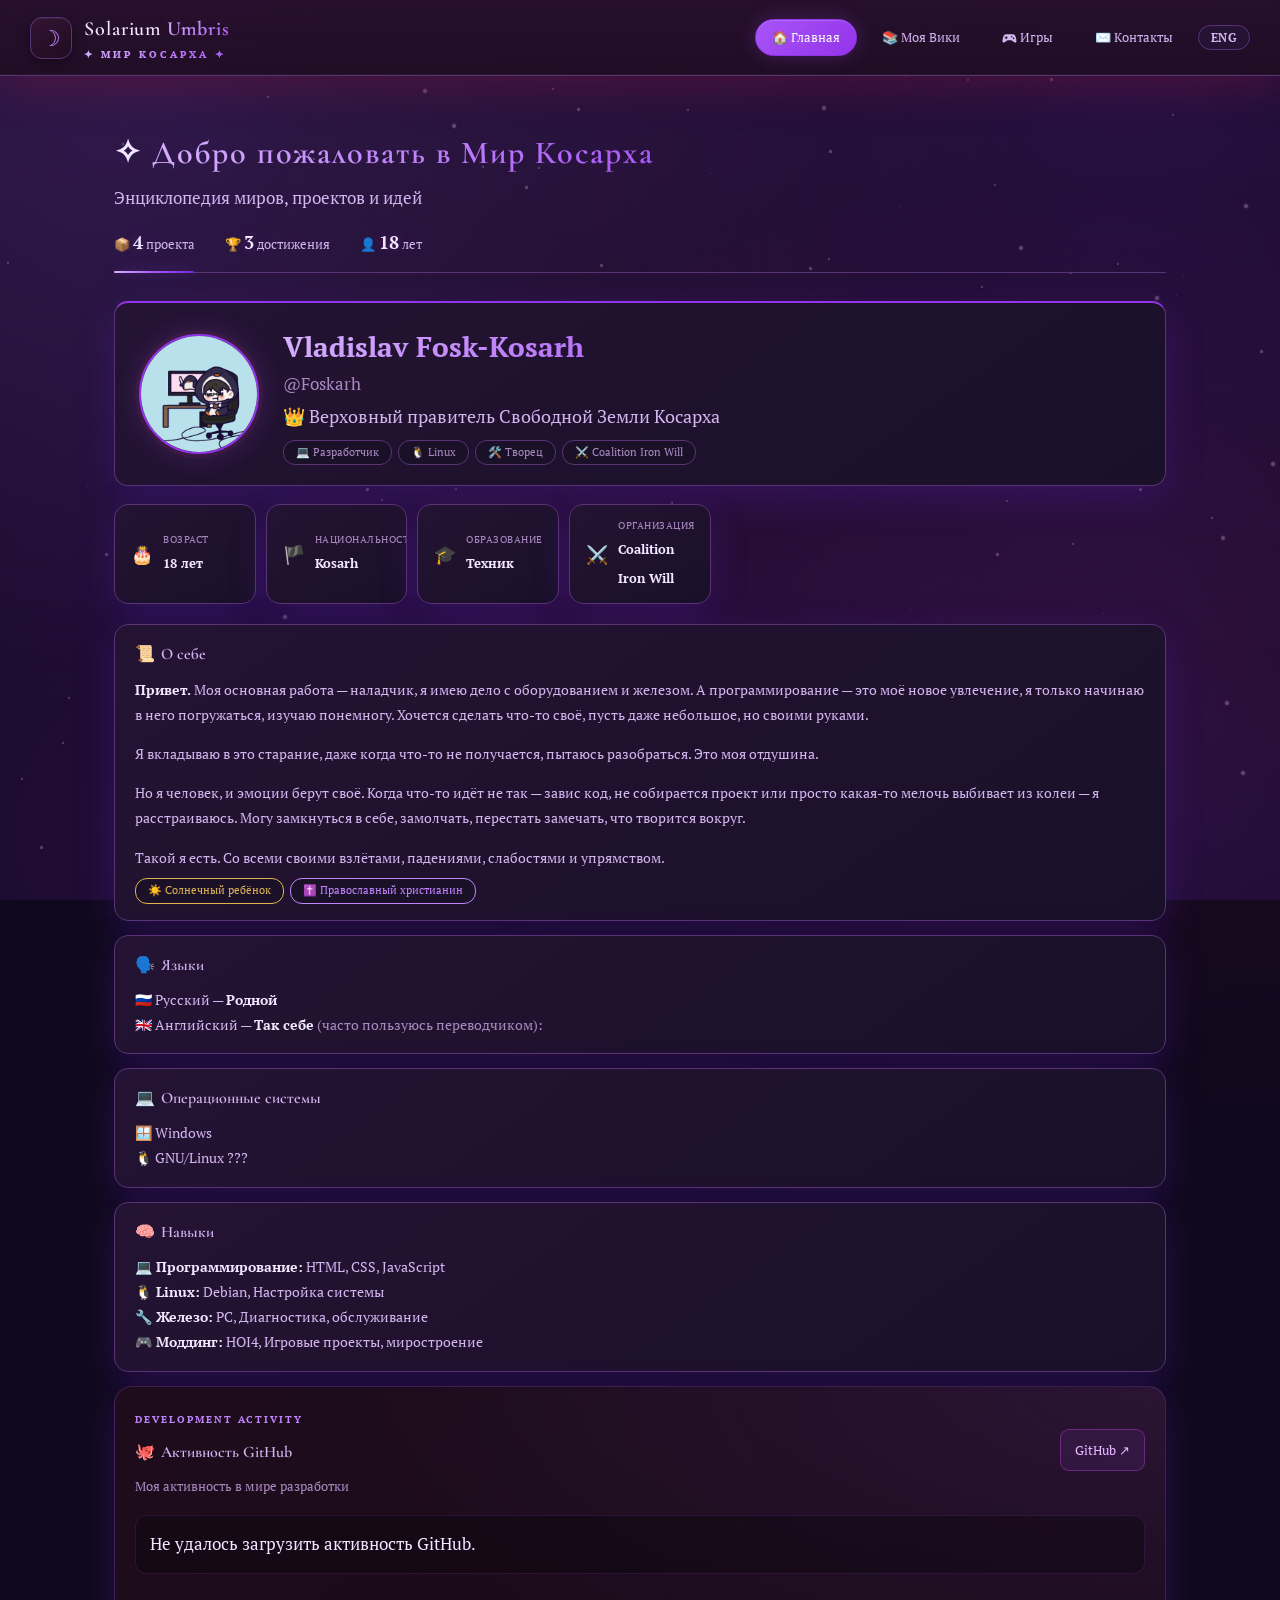
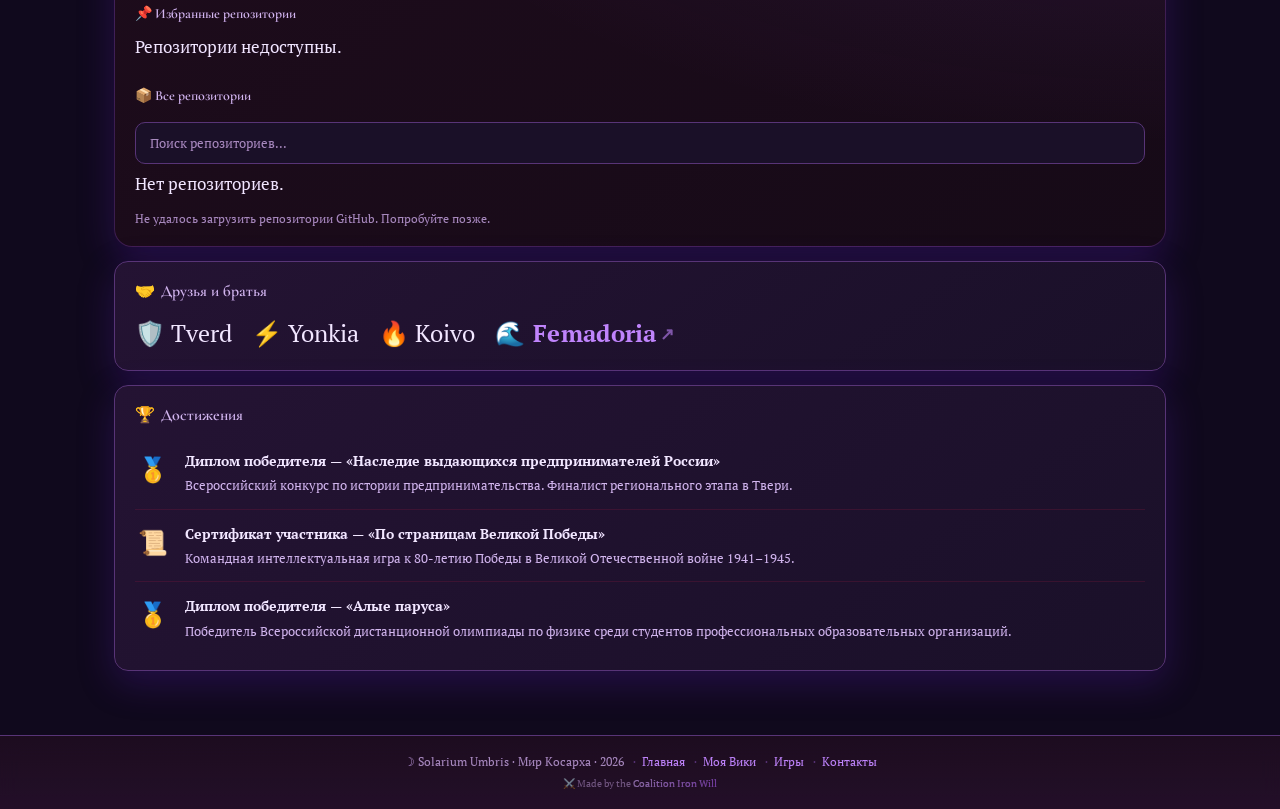
==== commit 934aa78e: "Add files via upload" ====
--- a/index.html
+++ b/index.html
@@ -1024,12 +1024,23 @@
 .game-frame.pseudo-fs { position:fixed !important; inset:0; width:100vw !important; height:100vh !important; height:100dvh !important; max-width:none !important; aspect-ratio:auto !important; margin:0 !important; border:0 !important; border-radius:0 !important; box-shadow:none !important; z-index:9999; }
 .fs-exit { position:fixed; top:10px; left:50%; transform:translateX(-50%); z-index:10000; padding:6px 16px; border:1px solid var(--border); border-radius:20px; background:rgba(26,16,41,.92); color:var(--text); font:inherit; font-size:13px; cursor:pointer; }
 .fs-exit[hidden] { display:none; }
+.game-frame { outline:none; -webkit-tap-highlight-color:transparent; }
+.tab[id^="tab-game-"] { -webkit-user-select:none; user-select:none; }
+.ic { width:1.15em; height:1.15em; vertical-align:-.2em; fill:currentColor; display:inline-block; }
+.ico .ic { width:1em; height:1em; vertical-align:0; }
 .game-hint { max-width:900px; margin:12px auto 0; color:var(--text2); font-size:13px; text-align:center; }
 </style>
 
 </head>
 <body>
 
+<svg width="0" height="0" style="position:absolute" aria-hidden="true"><defs>
+<symbol id="i-pad" viewBox="0 0 32 32"><path d="M9 9h14c4 0 6 3 7 8l1 6c.5 3-2 5-4.5 3.5L20 22h-8l-6.5 4.5C3 28 .5 26 1 23l1-6c1-5 3-8 7-8z"/><path d="M9 13.5v6M6 16.5h6" stroke="#10091d" stroke-width="2"/><circle cx="21" cy="14.5" r="1.7" fill="#10091d"/><circle cx="25" cy="18" r="1.7" fill="#10091d"/></symbol>
+<symbol id="i-expand" viewBox="0 0 32 32"><path d="M4 12V4h8M20 4h8v8M28 20v8h-8M12 28H4v-8" fill="none" stroke="currentColor" stroke-width="3" stroke-linecap="round" stroke-linejoin="round"/></symbol>
+<symbol id="i-firefly" viewBox="0 0 32 32"><circle cx="16" cy="18" r="10" fill="#ffc857" opacity=".25"/><circle cx="16" cy="18" r="5.5" fill="#ffc857"/><circle cx="16" cy="18" r="2.2" fill="#fff3c4"/><ellipse cx="10.5" cy="11" rx="5.5" ry="2.6" transform="rotate(-30 10.5 11)" fill="#e8e4ff" opacity=".85"/><ellipse cx="21.5" cy="11" rx="5.5" ry="2.6" transform="rotate(30 21.5 11)" fill="#e8e4ff" opacity=".85"/></symbol>
+<symbol id="i-zombie" viewBox="0 0 32 32"><circle cx="16" cy="17" r="11" fill="#8fbf8a"/><path d="M6.5 13C8 4 24 4 25.5 13c-3-3-16-3-19 0z" fill="#3b4a3a"/><circle cx="12" cy="15.5" r="3" fill="#fff"/><circle cx="21" cy="15.5" r="2.4" fill="#fff"/><circle cx="12.6" cy="15.9" r="1.2" fill="#222"/><circle cx="21.4" cy="15.7" r="1" fill="#222"/><path d="M10 22.5h12" stroke="#2b3a2b" stroke-width="2"/><path d="M13 20.5v4M16 20.5v4M19 20.5v4" stroke="#2b3a2b" stroke-width="1.2"/></symbol>
+<symbol id="i-fish" viewBox="0 0 32 32"><path d="M3 16c4-7 12-9 18-4l6-5v18l-6-5c-6 5-14 3-18-4z" fill="#5fb3c9"/><circle cx="9" cy="14" r="1.6" fill="#10303f"/><path d="M14 11c2 3 2 7 0 10" stroke="#3f8fa8" stroke-width="1.6" fill="none"/></symbol>
+</defs></svg>
 <div class="stars" id="stars" aria-hidden="true"></div>
 
 <header class="header">
@@ -1044,7 +1055,7 @@
         <nav class="nav-buttons" id="tabNav" aria-label="Main navigation">
             <button class="active" data-tab="home">🏠 <span class="i18n" data-en="Home">Главная</span></button>
             <button data-tab="wiki">📚 <span class="i18n" data-en="My Wiki">Моя Вики</span></button>
-            <button data-tab="games">🎮 <span class="i18n" data-en="Games">Игры</span></button>
+            <button data-tab="games"><svg class="ic" aria-hidden="true"><use href="#i-pad"/></svg> <span class="i18n" data-en="Games">Игры</span></button>
             <button data-tab="contact">✉️ <span class="i18n" data-en="Contact">Контакты</span></button>
         </nav>
         <button class="lang-toggle" id="langToggle" aria-label="Switch language">ENG</button>
@@ -1394,15 +1405,15 @@
 <!-- ИГРЫ -->
 <section class="tab" id="tab-games">
     <div class="hero">
-        <h2>🎮 <span class="i18n grad" data-en="Games">Игры</span></h2>
+        <h2><svg class="ic" aria-hidden="true"><use href="#i-pad"/></svg> <span class="i18n grad" data-en="Games">Игры</span></h2>
         <p class="i18n" data-en="Small browser games — play right here, nothing to download">Небольшие браузерные игры — играй прямо здесь, ничего скачивать не нужно</p>
     </div>
 
     <div class="wiki-entry card" onclick="switchTab('game-firefly')">
         <div class="top-row">
-            <div class="ico">✨</div>
+            <div class="ico"><svg class="ic" aria-hidden="true"><use href="#i-firefly"/></svg></div>
             <div><div class="pname"><span class="i18n" data-en="Firefly">Светлячок</span></div><span class="sub">Arcade</span></div>
-            <span class="badge active">🎮 <span class="i18n" data-en="Play">Играть</span></span>
+            <span class="badge active"><svg class="ic" aria-hidden="true"><use href="#i-pad"/></svg> <span class="i18n" data-en="Play">Играть</span></span>
         </div>
         <p class="i18n" data-en="A night meadow, a glowing firefly. Collect pollen, dodge the shadows and keep your three lives.">Ночной луг и светящийся светлячок. Собирай пыльцу, уворачивайся от теней и береги три жизни.</p>
         <div class="tags"><span class="tag">Arcade</span><span class="tag">Mouse / Touch</span><span class="tag pink">Coalition Iron Will</span></div>
@@ -1410,9 +1421,9 @@
 
     <div class="wiki-entry card" onclick="switchTab('game-zombie')">
         <div class="top-row">
-            <div class="ico">🧟</div>
+            <div class="ico"><svg class="ic" aria-hidden="true"><use href="#i-zombie"/></svg></div>
             <div><div class="pname"><span class="i18n" data-en="Zombie Farm">Зомби-ферма</span></div><span class="sub">Tycoon / Idle</span></div>
-            <span class="badge active">🎮 <span class="i18n" data-en="Play">Играть</span></span>
+            <span class="badge active"><svg class="ic" aria-hidden="true"><use href="#i-pad"/></svg> <span class="i18n" data-en="Play">Играть</span></span>
         </div>
         <p class="i18n" data-en="Dig up brains, hire the undead, build an empire and fight off hunters. Progress is saved automatically.">Выкапывай мозги, нанимай мертвецов, строй империю и отбивайся от охотников. Прогресс сохраняется автоматически.</p>
         <div class="tags"><span class="tag">Tycoon</span><span class="tag">Idle</span><span class="tag pink">Coalition Iron Will</span></div>
@@ -1420,35 +1431,26 @@
 
     <div class="wiki-entry card" onclick="switchTab('game-fishing')">
         <div class="top-row">
-            <div class="ico">🎣</div>
+            <div class="ico"><svg class="ic" aria-hidden="true"><use href="#i-fish"/></svg></div>
             <div><div class="pname"><span class="i18n" data-en="Depths">Глубина</span></div><span class="sub">Fishing / Upgrades</span></div>
-            <span class="badge active">🎮 <span class="i18n" data-en="Play">Играть</span></span>
+            <span class="badge active"><svg class="ic" aria-hidden="true"><use href="#i-pad"/></svg> <span class="i18n" data-en="Play">Играть</span></span>
         </div>
         <p class="i18n" data-en="Cast the line, earn XP and levels, upgrade your rod and reach the depths where scarier and bigger fish live.">Закидывай удочку, получай опыт и уровни, улучшай снасти и спускайся туда, где живут самые жуткие и огромные рыбы.</p>
         <div class="tags"><span class="tag">Fishing</span><span class="tag">Levels</span><span class="tag pink">Coalition Iron Will</span></div>
     </div>
 
-    <div class="wiki-entry card" onclick="switchTab('game-rpg')">
-        <div class="top-row">
-            <div class="ico">🧙</div>
-            <div><div class="pname"><span class="i18n" data-en="Lands of Ember">Земли Эмбера</span></div><span class="sub">Mini RPG</span></div>
-            <span class="badge active">🎮 <span class="i18n" data-en="Play">Играть</span></span>
-        </div>
-        <p class="i18n" data-en="A simple RPG: explore the map, fight monsters in turn-based battles, buy gear in the village and defeat the Dark Lord.">Простое РПГ: исследуй карту, сражайся с монстрами в пошаговых боях, покупай снаряжение в деревне и победи Тёмного лорда.</p>
-        <div class="tags"><span class="tag">RPG</span><span class="tag">Turn-based</span><span class="tag pink">Coalition Iron Will</span></div>
-    </div>
 </section>
 
 <section class="tab" id="tab-game-firefly">
     <a class="back" onclick="switchTab('games')">← <span class="i18n" data-en="Back to games">Назад к играм</span></a>
     <div class="header-info">
-        <div class="ico">✨</div>
+        <div class="ico"><svg class="ic" aria-hidden="true"><use href="#i-firefly"/></svg></div>
         <div>
             <div class="pname"><span class="i18n" data-en="Firefly">Светлячок</span> <span class="sub">Arcade</span></div>
             <div class="tags"><span class="tag">Arcade</span><span class="tag">Mouse / Touch</span><span class="tag pink">Coalition Iron Will</span></div>
         </div>
     </div>
-    <div class="game-bar"><button class="lang-toggle fs-btn" onclick="toggleGameFullscreen('frame-firefly')" aria-label="Fullscreen">⛶ <span class="i18n" data-en="Fullscreen">На весь экран</span></button></div>
+    <div class="game-bar"><button class="lang-toggle fs-btn" onclick="toggleGameFullscreen('frame-firefly')" aria-label="Fullscreen"><svg class="ic" aria-hidden="true"><use href="#i-expand"/></svg> <span class="i18n" data-en="Fullscreen">На весь экран</span></button></div>
     <iframe class="game-frame" id="frame-firefly" allowfullscreen data-src="games/firefly.html" title="Светлячок"></iframe>
     <p class="game-hint i18n" data-en="Mouse or finger moves the firefly. Keys: arrows or WASD. Your best score is saved in the browser.">Мышь или палец ведут светлячка. Клавиши: стрелки или WASD. Рекорд сохраняется в браузере.</p>
 </section>
@@ -1456,13 +1458,13 @@
 <section class="tab" id="tab-game-zombie">
     <a class="back" onclick="switchTab('games')">← <span class="i18n" data-en="Back to games">Назад к играм</span></a>
     <div class="header-info">
-        <div class="ico">🧟</div>
+        <div class="ico"><svg class="ic" aria-hidden="true"><use href="#i-zombie"/></svg></div>
         <div>
             <div class="pname"><span class="i18n" data-en="Zombie Farm">Зомби-ферма</span> <span class="sub">Tycoon / Idle</span></div>
             <div class="tags"><span class="tag">Tycoon</span><span class="tag">Idle</span><span class="tag pink">Coalition Iron Will</span></div>
         </div>
     </div>
-    <div class="game-bar"><button class="lang-toggle fs-btn" onclick="toggleGameFullscreen('frame-zombie')" aria-label="Fullscreen">⛶ <span class="i18n" data-en="Fullscreen">На весь экран</span></button></div>
+    <div class="game-bar"><button class="lang-toggle fs-btn" onclick="toggleGameFullscreen('frame-zombie')" aria-label="Fullscreen"><svg class="ic" aria-hidden="true"><use href="#i-expand"/></svg> <span class="i18n" data-en="Fullscreen">На весь экран</span></button></div>
     <iframe class="game-frame" id="frame-zombie" allowfullscreen data-src="games/zombie-farm.html" data-autoheight title="Зомби-ферма"></iframe>
     <p class="game-hint i18n" data-en="Progress is saved in the browser and the undead keep digging for a while when you are away.">Прогресс сохраняется в браузере, а нежить продолжает копать какое-то время, пока тебя нет.</p>
 </section>
@@ -1470,29 +1472,15 @@
 <section class="tab" id="tab-game-fishing">
     <a class="back" onclick="switchTab('games')">← <span class="i18n" data-en="Back to games">Назад к играм</span></a>
     <div class="header-info">
-        <div class="ico">🎣</div>
+        <div class="ico"><svg class="ic" aria-hidden="true"><use href="#i-fish"/></svg></div>
         <div>
             <div class="pname"><span class="i18n" data-en="Depths">Глубина</span> <span class="sub">Fishing / Upgrades</span></div>
             <div class="tags"><span class="tag">Fishing</span><span class="tag">Levels</span><span class="tag pink">Coalition Iron Will</span></div>
         </div>
     </div>
-    <div class="game-bar"><button class="lang-toggle fs-btn" onclick="toggleGameFullscreen('frame-fishing')" aria-label="Fullscreen">⛶ <span class="i18n" data-en="Fullscreen">На весь экран</span></button></div>
+    <div class="game-bar"><button class="lang-toggle fs-btn" onclick="toggleGameFullscreen('frame-fishing')" aria-label="Fullscreen"><svg class="ic" aria-hidden="true"><use href="#i-expand"/></svg> <span class="i18n" data-en="Fullscreen">На весь экран</span></button></div>
     <iframe class="game-frame" id="frame-fishing" allowfullscreen data-src="games/fishing.html" data-autoheight title="Глубина"></iframe>
     <p class="game-hint i18n" data-en="Hold the mouse or your finger to lower the hook, release to reel in. Every fish gives XP and coins; spend coins on the rod, line, reel and hook.">Зажми мышь или палец — крючок идёт вниз, отпусти — поднимется. Каждая рыба даёт опыт и монеты; на монеты улучшай удочку, леску, катушку и крючок.</p>
-</section>
-
-<section class="tab" id="tab-game-rpg">
-    <a class="back" onclick="switchTab('games')">← <span class="i18n" data-en="Back to games">Назад к играм</span></a>
-    <div class="header-info">
-        <div class="ico">🧙</div>
-        <div>
-            <div class="pname"><span class="i18n" data-en="Lands of Ember">Земли Эмбера</span> <span class="sub">Mini RPG</span></div>
-            <div class="tags"><span class="tag">RPG</span><span class="tag">Turn-based</span><span class="tag pink">Coalition Iron Will</span></div>
-        </div>
-    </div>
-    <div class="game-bar"><button class="lang-toggle fs-btn" onclick="toggleGameFullscreen('frame-rpg')" aria-label="Fullscreen">⛶ <span class="i18n" data-en="Fullscreen">На весь экран</span></button></div>
-    <iframe class="game-frame" id="frame-rpg" allowfullscreen data-src="games/rpg.html" data-autoheight title="Земли Эмбера"></iframe>
-    <p class="game-hint i18n" data-en="Arrows / WASD or tap the map to move. Progress is saved in the browser.">Стрелки / WASD или касание карты — идти. Прогресс сохраняется в браузере.</p>
 </section>
 
 <!-- КОНТАКТЫ -->
@@ -1514,12 +1502,12 @@
 
 </main>
 
-<button class="fs-exit" id="fsExit" hidden onclick="exitGameFullscreen()">✕ <span class="i18n" data-en="Exit fullscreen">Выйти из полного экрана</span></button>
+<button class="fs-exit" id="fsExit" hidden onclick="exitGameFullscreen()">× <span class="i18n" data-en="Exit fullscreen">Выйти из полного экрана</span></button>
 
 <nav class="mobile-nav" id="mobileNav" aria-label="Mobile navigation">
     <button class="active" data-tab="home"><span class="mi">🏠</span><span class="i18n" data-en="Home">Главная</span></button>
     <button data-tab="wiki"><span class="mi">📚</span><span class="i18n" data-en="Wiki">Вики</span></button>
-    <button data-tab="games"><span class="mi">🎮</span><span class="i18n" data-en="Games">Игры</span></button>
+    <button data-tab="games"><span class="mi"><svg class="ic" aria-hidden="true"><use href="#i-pad"/></svg></span><span class="i18n" data-en="Games">Игры</span></button>
     <button data-tab="contact"><span class="mi">✉️</span><span class="i18n" data-en="Contact">Контакты</span></button>
 </nav>
 
@@ -1535,7 +1523,7 @@
 <script>
 // НАВИГАЦИЯ
 function switchTab(tabId, push = true) {
-    const validTabs = ['home', 'wiki', 'games', 'game-firefly', 'game-zombie', 'game-fishing', 'game-rpg', 'contact', 'project-roza', 'project-solarium', 'project-blackorder', 'project-coalition'];
+    const validTabs = ['home', 'wiki', 'games', 'game-firefly', 'game-zombie', 'game-fishing', 'contact', 'project-roza', 'project-solarium', 'project-blackorder', 'project-coalition'];
     if (!validTabs.includes(tabId) || !document.getElementById('tab-' + tabId)) tabId = 'home';
     document.querySelectorAll('.tab').forEach(el => el.classList.remove('active'));
     document.getElementById('tab-' + tabId).classList.add('active');
@@ -1599,11 +1587,20 @@
     }
 }
 document.addEventListener('keydown', event => { if (event.key === 'Escape' && gamePseudoFrame()) exitGameFullscreen(); });
+// кнопка «выйти» внутри самой игры при нативном полном экране
+function notifyGameFs() {
+    const el = document.fullscreenElement || document.webkitFullscreenElement;
+    document.querySelectorAll('iframe.game-frame').forEach(frame => {
+        if (frame.contentWindow) frame.contentWindow.postMessage({ type: 'game-fs', on: frame === el }, '*');
+    });
+}
+document.addEventListener('fullscreenchange', notifyGameFs);
+document.addEventListener('webkitfullscreenchange', notifyGameFs);
 
 // высота iframe с игрой подстраивается под её содержимое
 window.addEventListener('message', event => {
     const data = event.data;
-    if (data && data.type === 'game-escape' && gamePseudoFrame()) { exitGameFullscreen(); return; }
+    if (data && data.type === 'game-escape') { exitGameFullscreen(); return; }
     if (!data || data.type !== 'game-height' || typeof data.h !== 'number') return;
     document.querySelectorAll('iframe.game-frame[data-autoheight]').forEach(frame => {
         if (frame.contentWindow === event.source) frame.style.height = Math.max(520, Math.ceil(data.h)) + 'px';
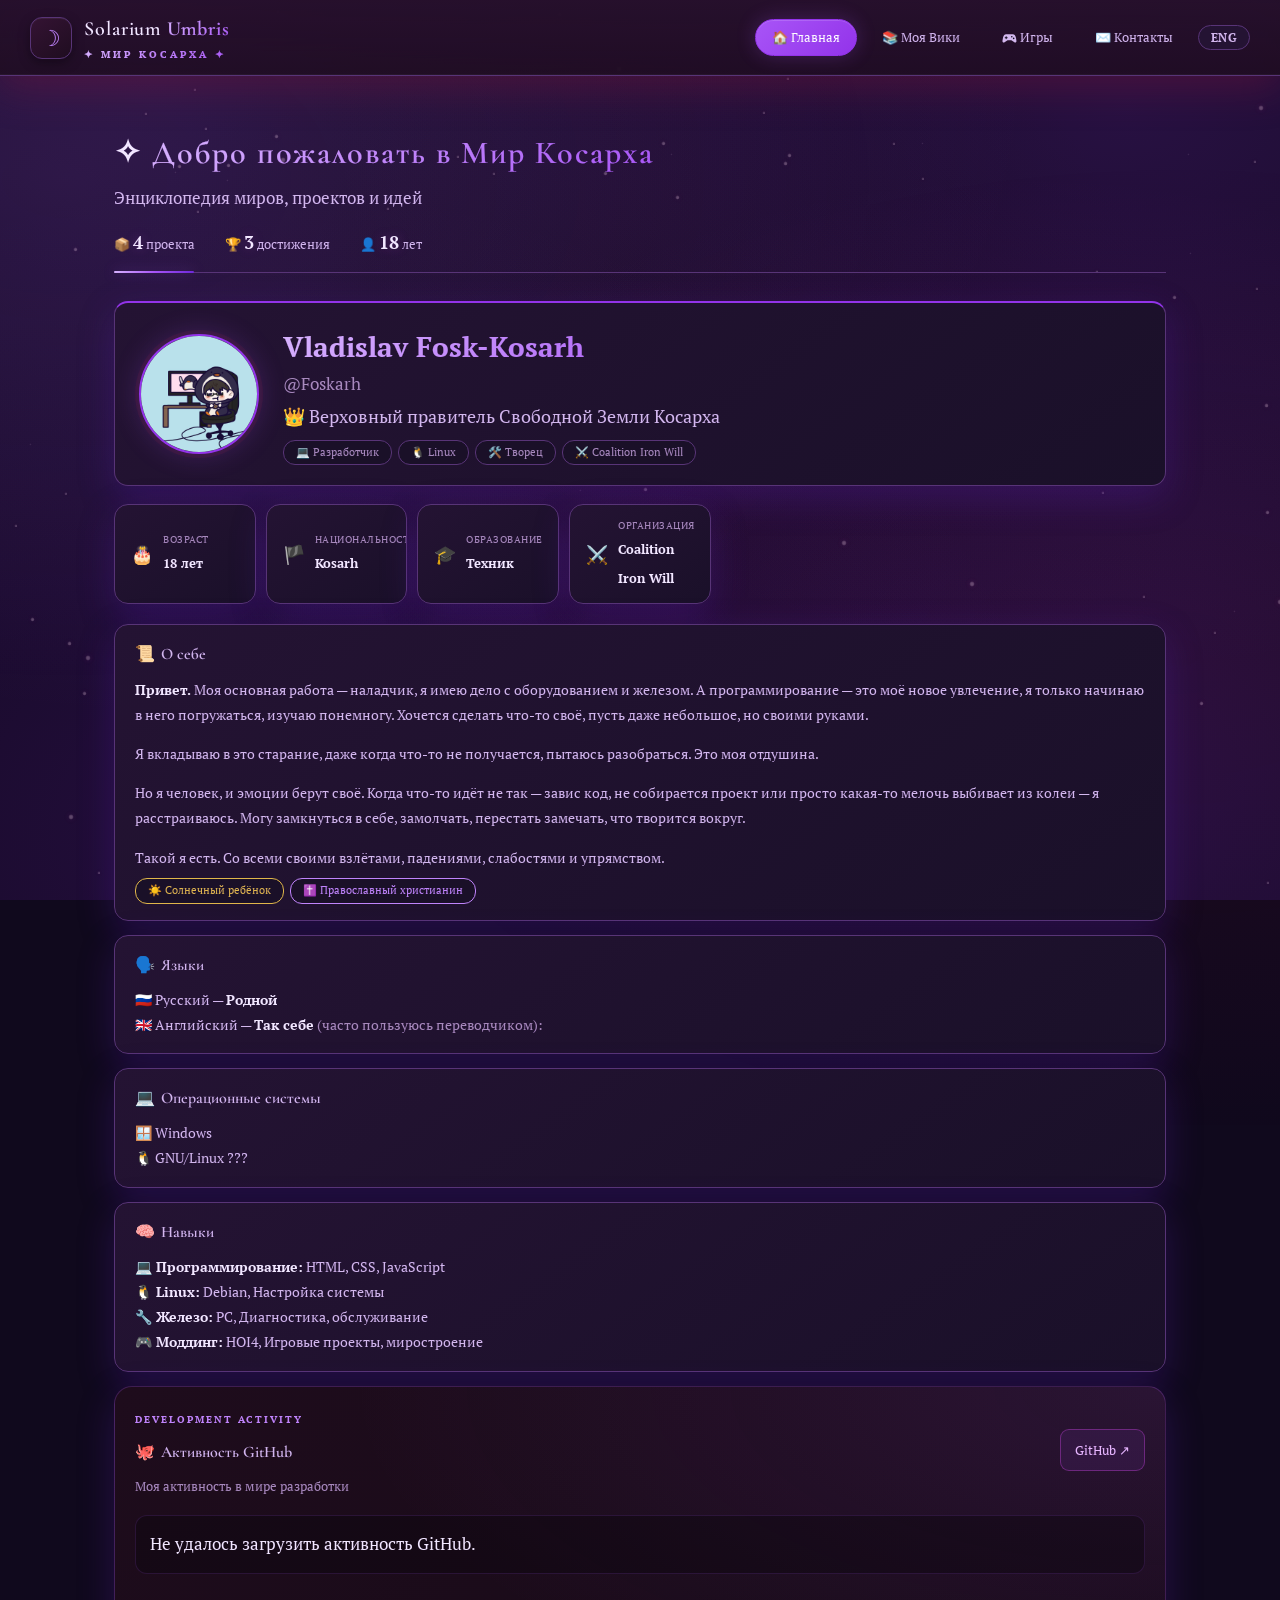
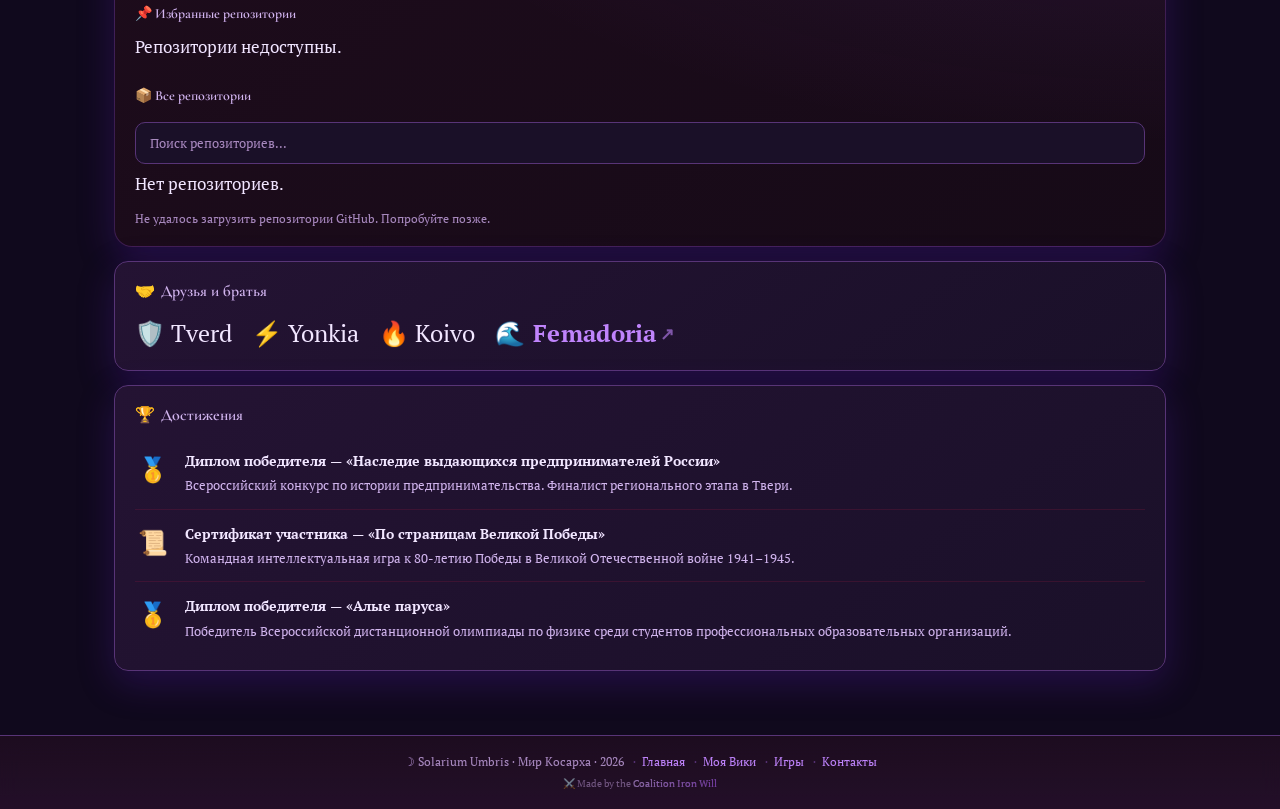
==== commit 0320d170: "Update index.html" ====
--- a/index.html
+++ b/index.html
@@ -3,7 +3,29 @@
 <head>
 <meta charset="UTF-8" />
 <meta name="viewport" content="width=device-width, initial-scale=1.0" />
-<meta name="description" content="World of Kosarh" />
+<!-- === DESCRIPTION === -->
+<meta name="description" content="World of Kosarh — a personal encyclopedia of worlds, projects and ideas: Roza OS (Arch-based Linux), HOI4 mods, and free browser games by Coalition Iron Will." />
+<meta name="keywords" content="Kosarh, Roza OS, Solarium Umbris, HOI4 mod, Arch Linux, browser games, Coalition Iron Will, Fosk" />
+<meta name="author" content="Vladislav Fosk-Kosarh" />
+<meta name="robots" content="index, follow" />
+<link rel="canonical" href="https://vladislavfosk.github.io/" />
+
+<!-- === OPEN GRAPH (Telegram, VK, Discord, Facebook) === -->
+<meta property="og:type" content="website" />
+<meta property="og:site_name" content="Solarium Umbris" />
+<meta property="og:title" content="World of Kosarh — Solarium Umbris" />
+<meta property="og:description" content="Encyclopedia of worlds, projects and ideas: Roza OS, HOI4 mods and free browser games by Coalition Iron Will." />
+<meta property="og:image" content="https://vladislavfosk.github.io/gim/logo.png" />
+<meta property="og:image:width" content="1200" />
+<meta property="og:image:height" content="630" />
+<meta property="og:url" content="https://vladislavfosk.github.io/" />
+<meta property="og:locale" content="en_US" />
+
+<!-- === TWITTER / X === -->
+<meta name="twitter:card" content="summary_large_image" />
+<meta name="twitter:title" content="World of Kosarh — Solarium Umbris" />
+<meta name="twitter:description" content="Encyclopedia of worlds, projects and ideas: Roza OS, HOI4 mods and free browser games by Coalition Iron Will." />
+<meta name="twitter:image" content="https://vladislavfosk.github.io/gim/logo.png" />
 <meta name="theme-color" content="#10091d" />
 <title>World of Kosarh</title>
 <link rel="icon" href="gim/logo.png" type="image/png" />
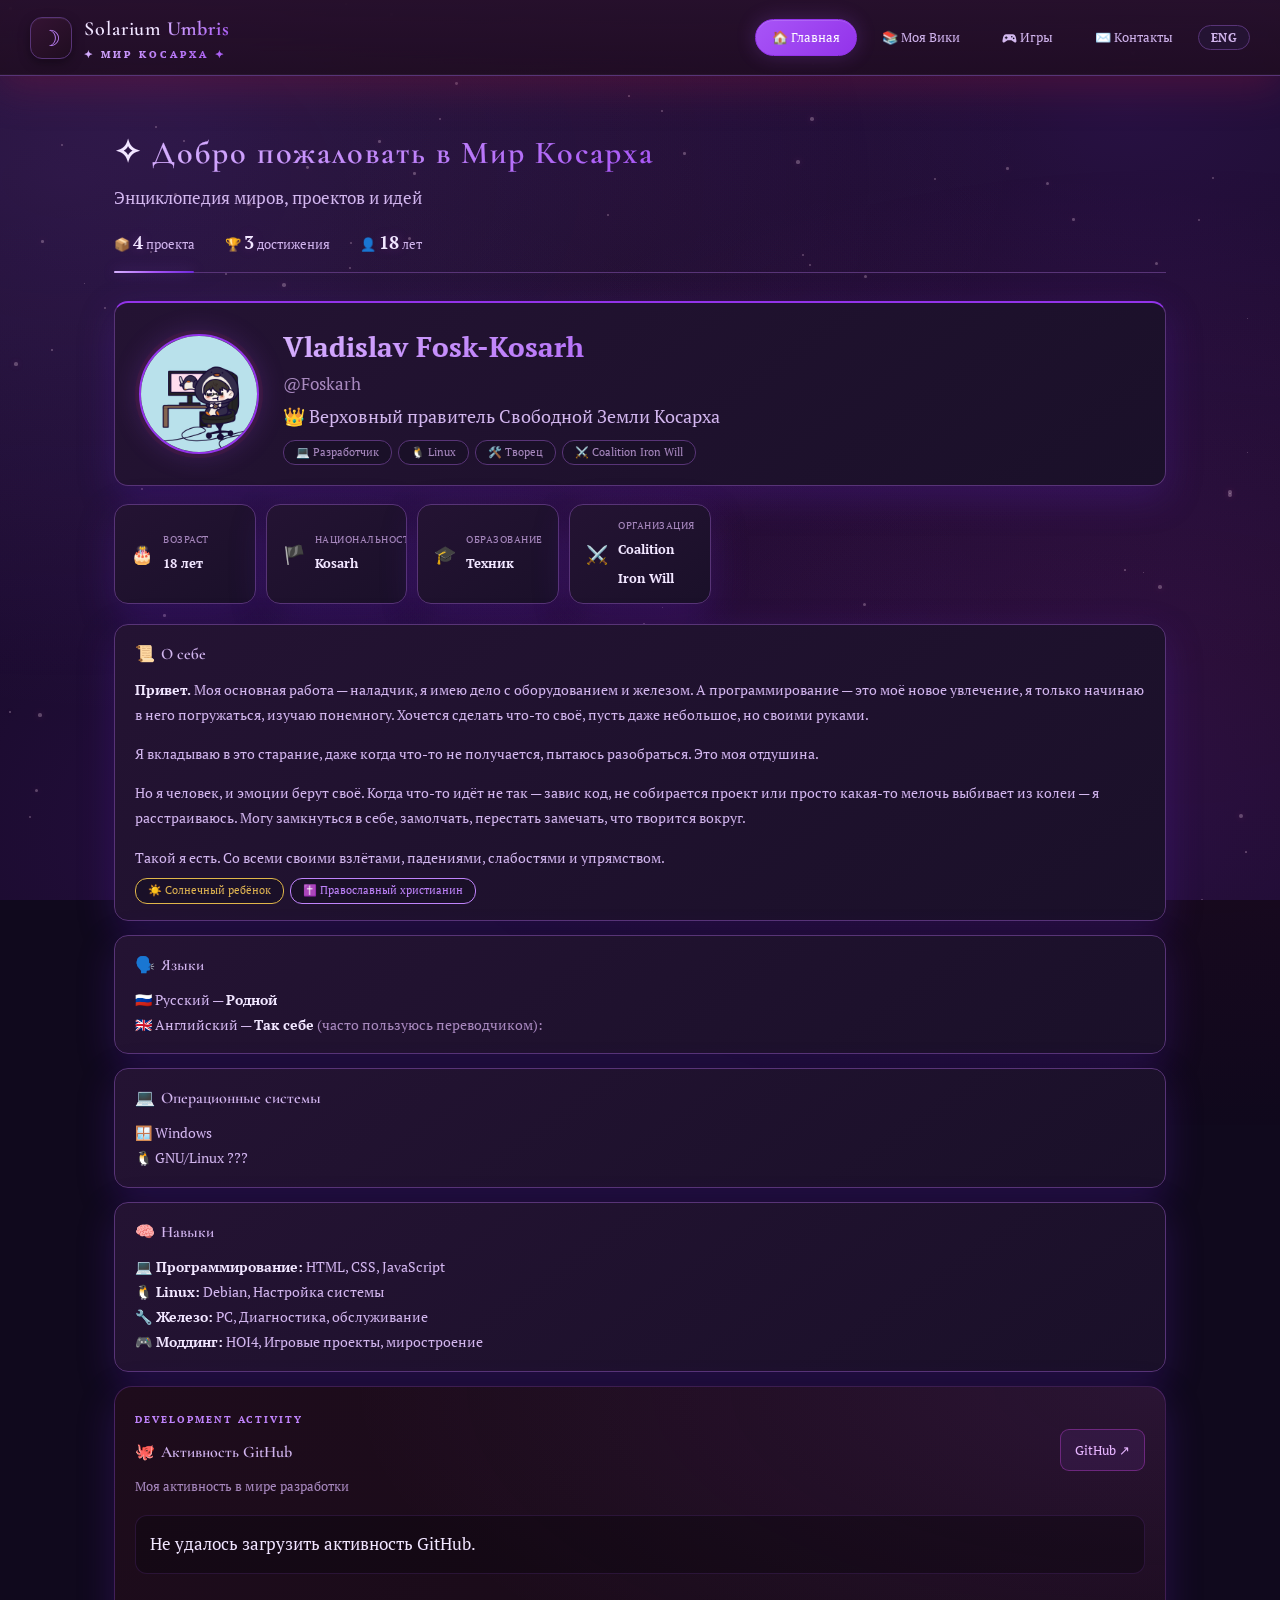
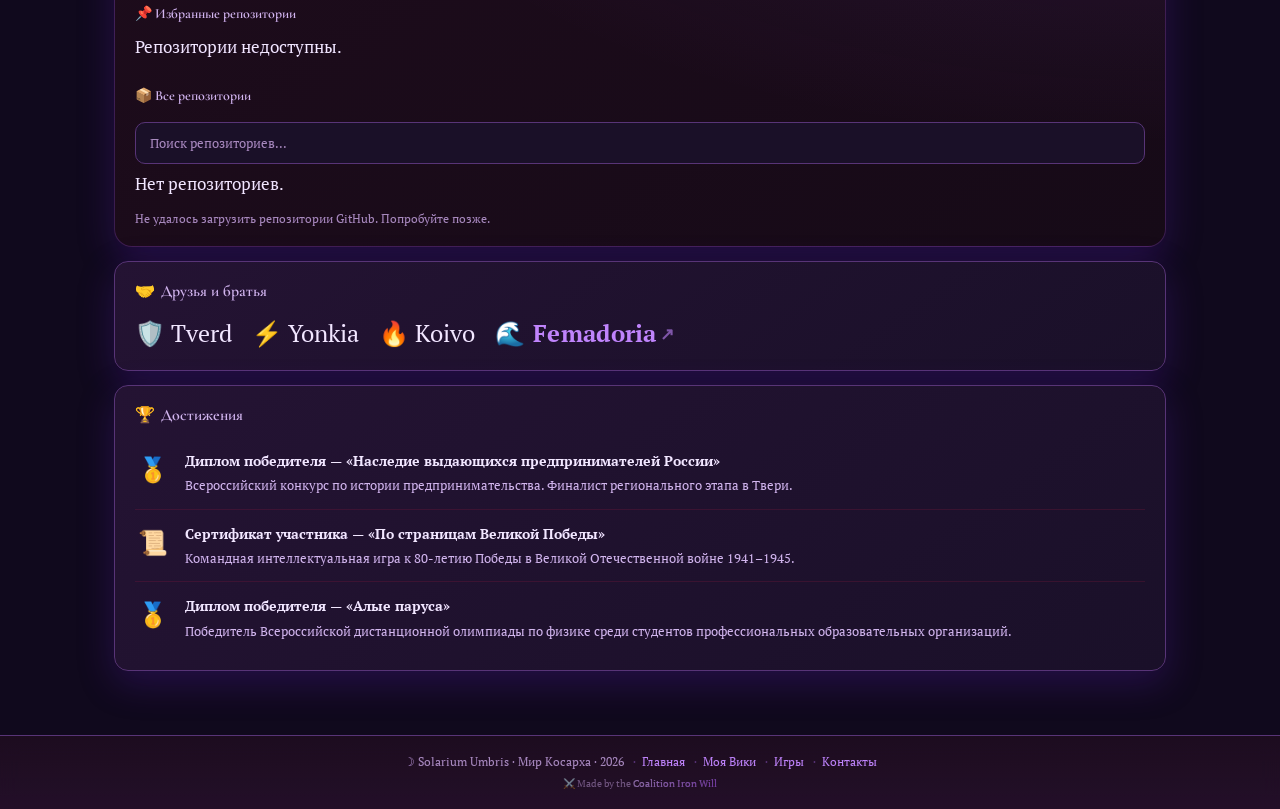
==== commit ae800698: "Add files via upload" ====
--- a/index.html
+++ b/index.html
@@ -3,29 +3,7 @@
 <head>
 <meta charset="UTF-8" />
 <meta name="viewport" content="width=device-width, initial-scale=1.0" />
-<!-- === DESCRIPTION === -->
-<meta name="description" content="World of Kosarh — a personal encyclopedia of worlds, projects and ideas: Roza OS (Arch-based Linux), HOI4 mods, and free browser games by Coalition Iron Will." />
-<meta name="keywords" content="Kosarh, Roza OS, Solarium Umbris, HOI4 mod, Arch Linux, browser games, Coalition Iron Will, Fosk" />
-<meta name="author" content="Vladislav Fosk-Kosarh" />
-<meta name="robots" content="index, follow" />
-<link rel="canonical" href="https://vladislavfosk.github.io/" />
-
-<!-- === OPEN GRAPH (Telegram, VK, Discord, Facebook) === -->
-<meta property="og:type" content="website" />
-<meta property="og:site_name" content="Solarium Umbris" />
-<meta property="og:title" content="World of Kosarh — Solarium Umbris" />
-<meta property="og:description" content="Encyclopedia of worlds, projects and ideas: Roza OS, HOI4 mods and free browser games by Coalition Iron Will." />
-<meta property="og:image" content="https://vladislavfosk.github.io/gim/logo.png" />
-<meta property="og:image:width" content="1200" />
-<meta property="og:image:height" content="630" />
-<meta property="og:url" content="https://vladislavfosk.github.io/" />
-<meta property="og:locale" content="en_US" />
-
-<!-- === TWITTER / X === -->
-<meta name="twitter:card" content="summary_large_image" />
-<meta name="twitter:title" content="World of Kosarh — Solarium Umbris" />
-<meta name="twitter:description" content="Encyclopedia of worlds, projects and ideas: Roza OS, HOI4 mods and free browser games by Coalition Iron Will." />
-<meta name="twitter:image" content="https://vladislavfosk.github.io/gim/logo.png" />
+<meta name="description" content="World of Kosarh" />
 <meta name="theme-color" content="#10091d" />
 <title>World of Kosarh</title>
 <link rel="icon" href="gim/logo.png" type="image/png" />
@@ -1457,8 +1435,8 @@
             <div><div class="pname"><span class="i18n" data-en="Depths">Глубина</span></div><span class="sub">Fishing / Upgrades</span></div>
             <span class="badge active"><svg class="ic" aria-hidden="true"><use href="#i-pad"/></svg> <span class="i18n" data-en="Play">Играть</span></span>
         </div>
-        <p class="i18n" data-en="Cast the line, earn XP and levels, upgrade your rod and reach the depths where scarier and bigger fish live.">Закидывай удочку, получай опыт и уровни, улучшай снасти и спускайся туда, где живут самые жуткие и огромные рыбы.</p>
-        <div class="tags"><span class="tag">Fishing</span><span class="tag">Levels</span><span class="tag pink">Coalition Iron Will</span></div>
+        <p class="i18n" data-en="A day lasts 20 minutes. Catch fish, sell them in shops, buy rods, lines and bait and dive for the scariest fish at night.">Сутки длятся 20 минут. Лови рыбу, продавай её в магазинах, покупай удочки, лески и наживку и опускайся за самыми жуткими рыбами ночью.</p>
+        <div class="tags"><span class="tag">Fishing</span><span class="tag">Inventory</span><span class="tag">Day / Night</span><span class="tag pink">Coalition Iron Will</span></div>
     </div>
 
 </section>
@@ -1497,12 +1475,12 @@
         <div class="ico"><svg class="ic" aria-hidden="true"><use href="#i-fish"/></svg></div>
         <div>
             <div class="pname"><span class="i18n" data-en="Depths">Глубина</span> <span class="sub">Fishing / Upgrades</span></div>
-            <div class="tags"><span class="tag">Fishing</span><span class="tag">Levels</span><span class="tag pink">Coalition Iron Will</span></div>
+            <div class="tags"><span class="tag">Fishing</span><span class="tag">Inventory</span><span class="tag">Day / Night</span><span class="tag pink">Coalition Iron Will</span></div>
         </div>
     </div>
     <div class="game-bar"><button class="lang-toggle fs-btn" onclick="toggleGameFullscreen('frame-fishing')" aria-label="Fullscreen"><svg class="ic" aria-hidden="true"><use href="#i-expand"/></svg> <span class="i18n" data-en="Fullscreen">На весь экран</span></button></div>
     <iframe class="game-frame" id="frame-fishing" allowfullscreen data-src="games/fishing.html" data-autoheight title="Глубина"></iframe>
-    <p class="game-hint i18n" data-en="Hold the mouse or your finger to lower the hook, release to reel in. Every fish gives XP and coins; spend coins on the rod, line, reel and hook.">Зажми мышь или палец — крючок идёт вниз, отпусти — поднимется. Каждая рыба даёт опыт и монеты; на монеты улучшай удочку, леску, катушку и крючок.</p>
+    <p class="game-hint i18n" data-en="Hold to lower the hook, release to reel in. Catch goes to your bag: sell it in the shops (some open only at certain hours) and buy better tackle. Fullscreen puts the inventory on the side.">Зажми, чтобы опустить крючок, отпусти — поднимется. Улов попадает в сумку: продавай его в магазинах (у некоторых есть часы работы) и покупай снасти получше. В полном экране инвентарь уходит вправо.</p>
 </section>
 
 <!-- КОНТАКТЫ -->
@@ -1582,6 +1560,7 @@
 function enterPseudoFullscreen(frame) {
     frame.classList.add('pseudo-fs');
     document.body.classList.add('fs-active');
+    if (frame.contentWindow) frame.contentWindow.postMessage({ type: 'game-fs', on: true, pseudo: true }, '*');
     document.getElementById('fsExit').hidden = false;
     frame.focus();
 }
@@ -1589,7 +1568,10 @@
     const fsEl = document.fullscreenElement || document.webkitFullscreenElement;
     if (fsEl) { (document.exitFullscreen || document.webkitExitFullscreen).call(document); }
     const frame = gamePseudoFrame();
-    if (frame) frame.classList.remove('pseudo-fs');
+    if (frame) {
+        frame.classList.remove('pseudo-fs');
+        if (frame.contentWindow) frame.contentWindow.postMessage({ type: 'game-fs', on: false, pseudo: true }, '*');
+    }
     document.body.classList.remove('fs-active');
     document.getElementById('fsExit').hidden = true;
 }
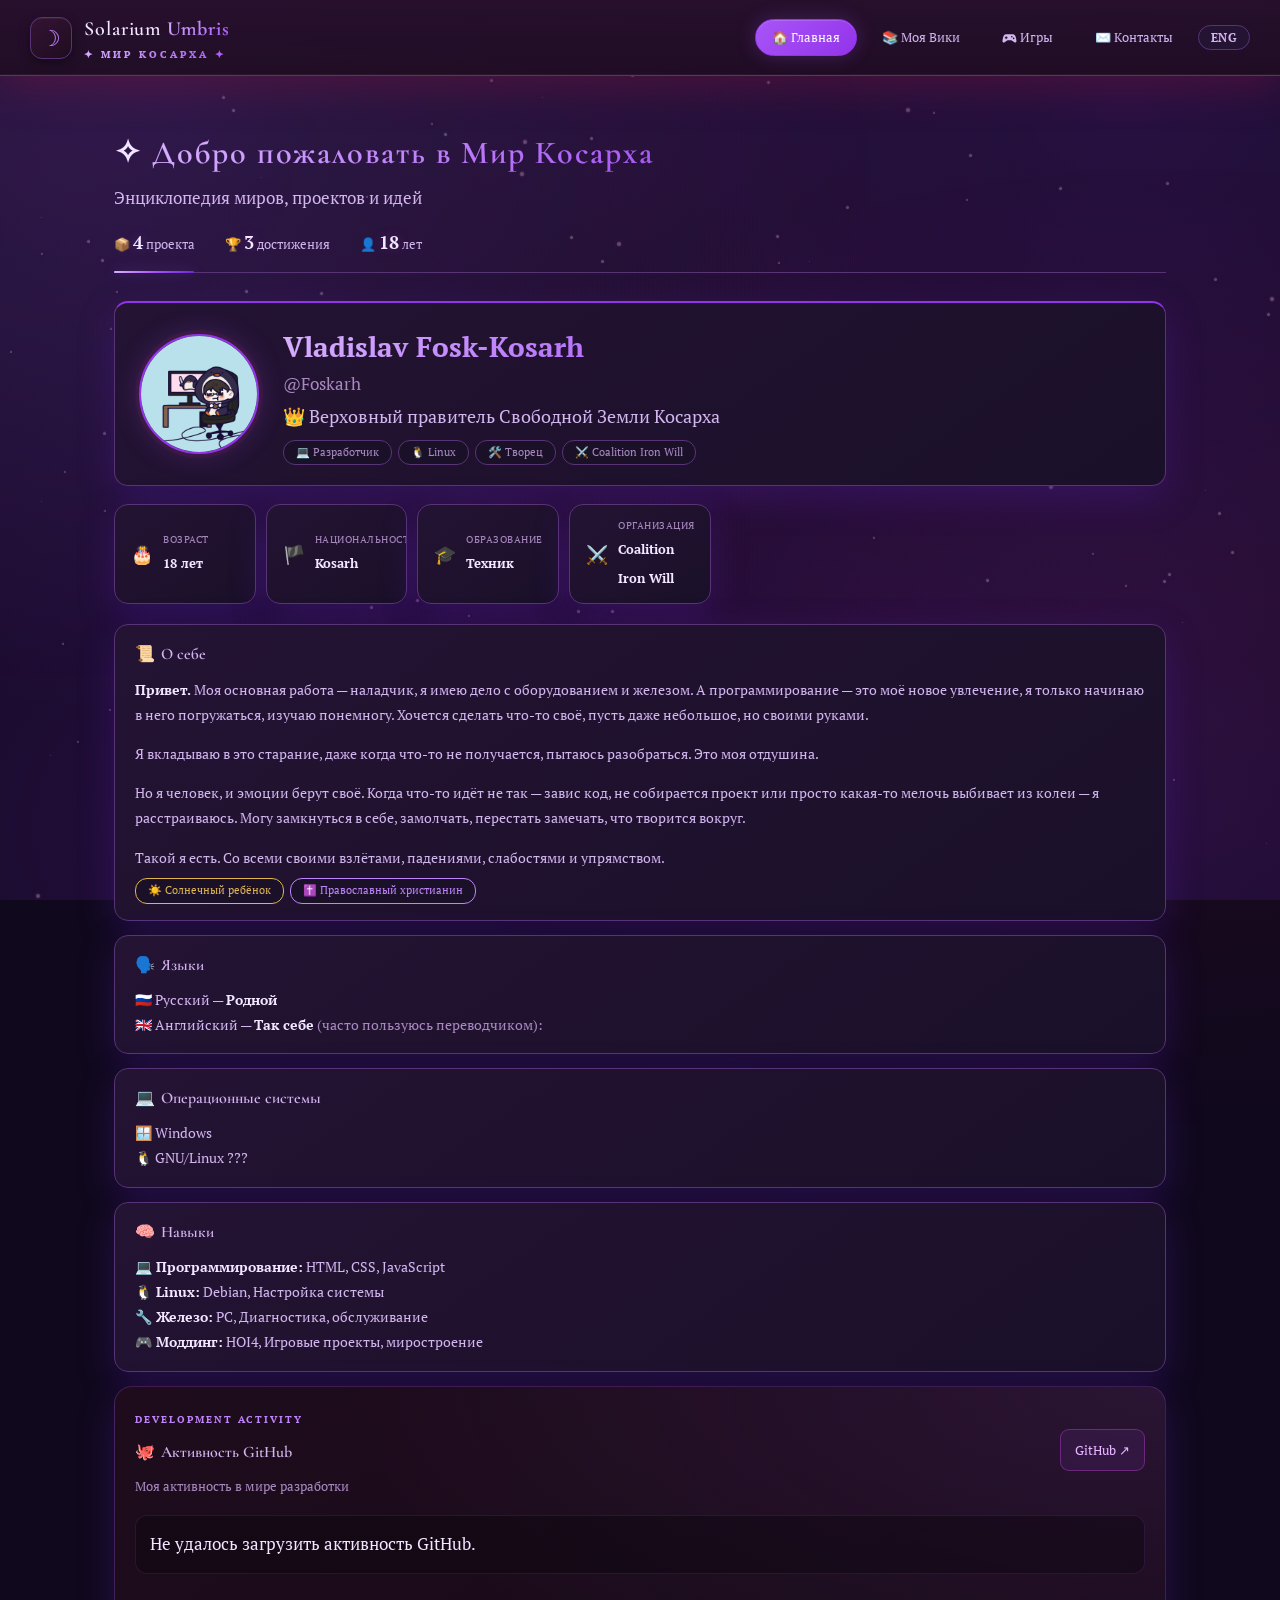
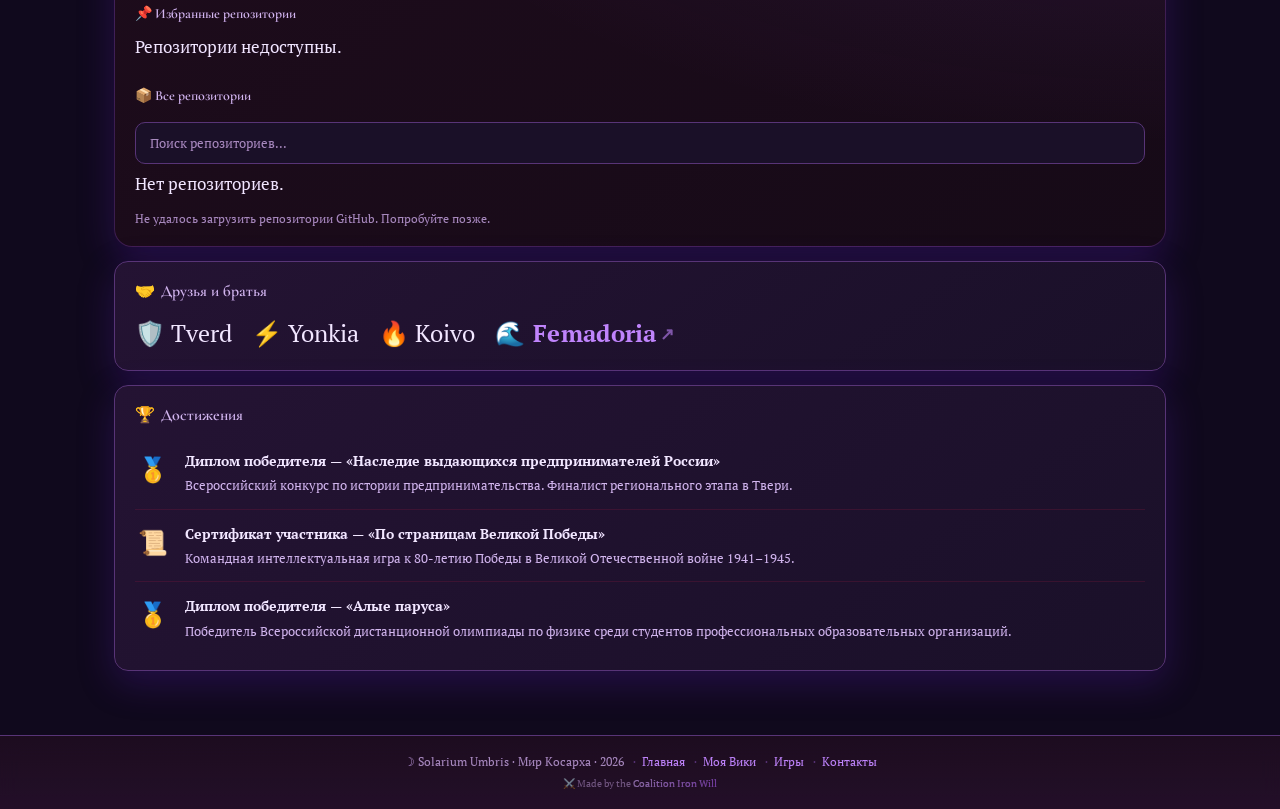
==== commit cb8b7878: "Add files via upload" ====
--- a/index.html
+++ b/index.html
@@ -1028,6 +1028,7 @@
 .tab[id^="tab-game-"] { -webkit-user-select:none; user-select:none; }
 .ic { width:1.15em; height:1.15em; vertical-align:-.2em; fill:currentColor; display:inline-block; }
 .ico .ic { width:1em; height:1em; vertical-align:0; }
+@media (max-width:600px) { #frame-firefly { aspect-ratio:4/5; } }
 .game-hint { max-width:900px; margin:12px auto 0; color:var(--text2); font-size:13px; text-align:center; }
 </style>
 
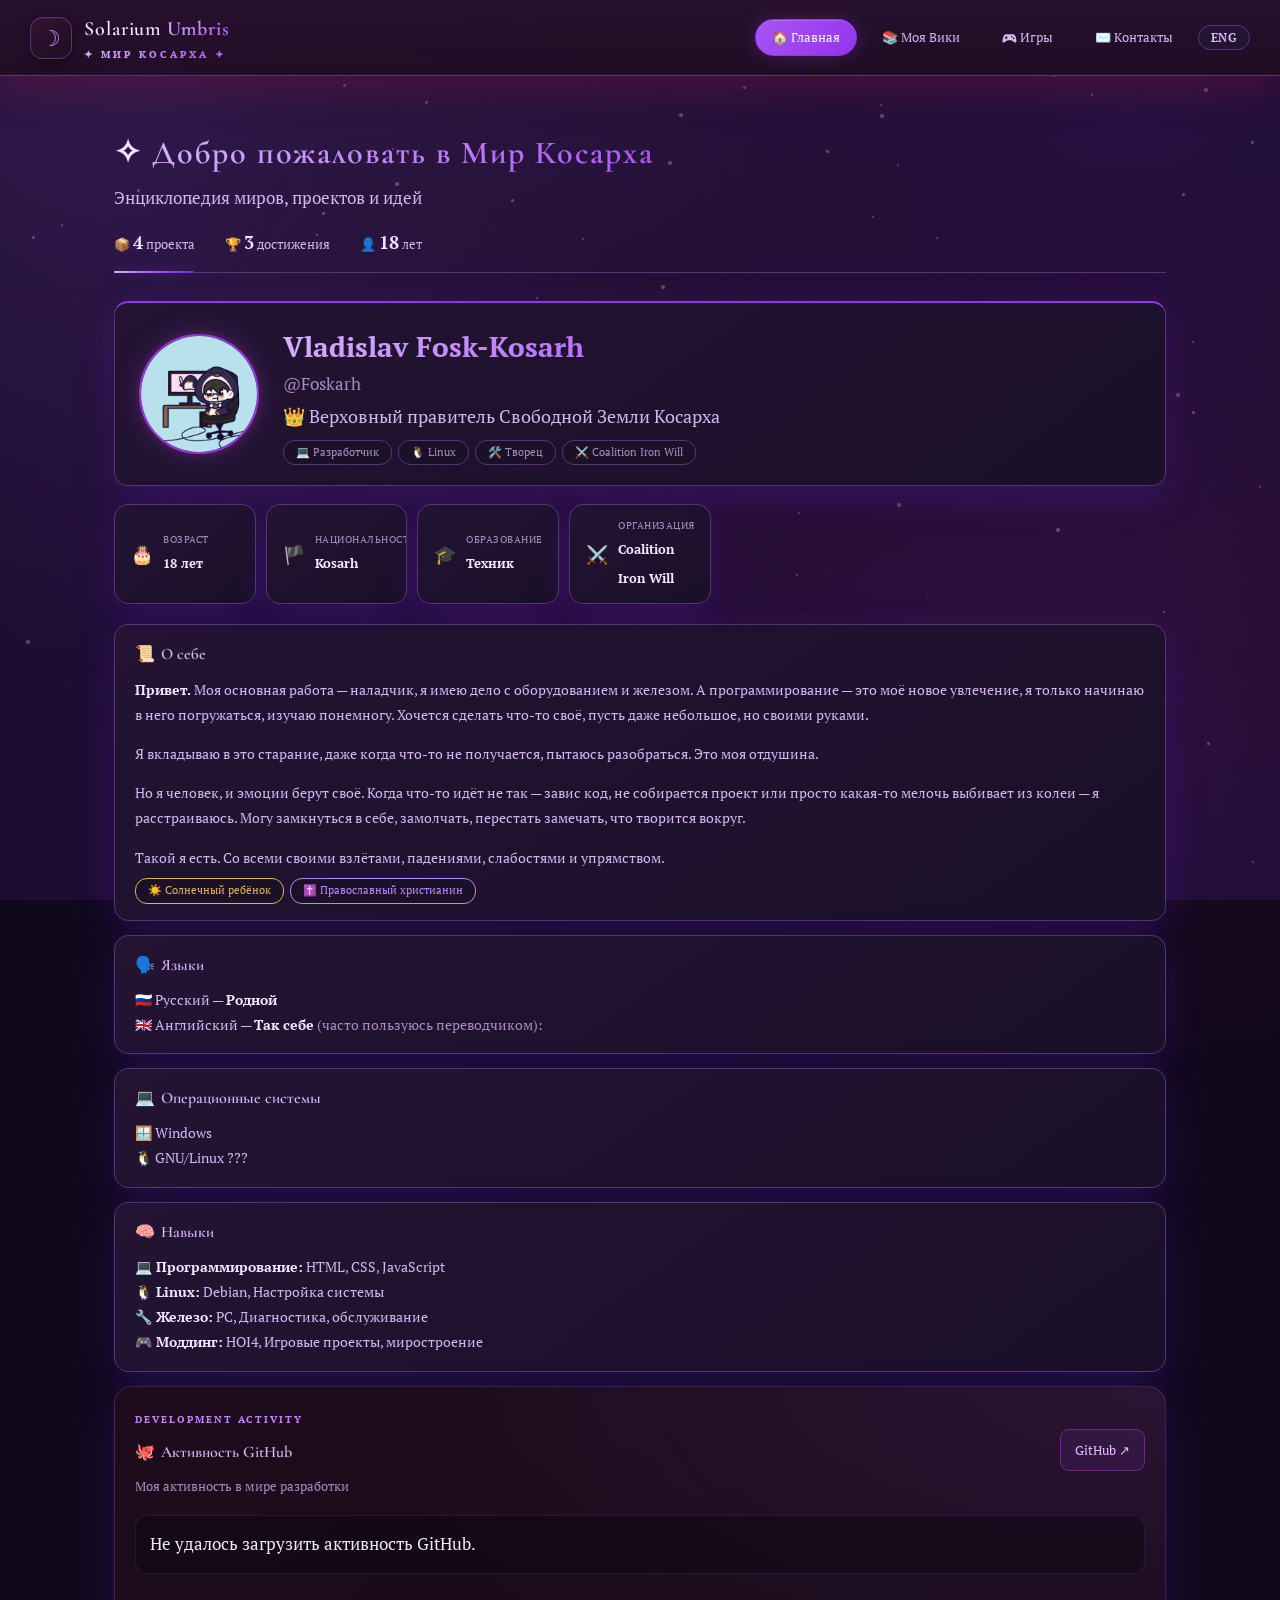
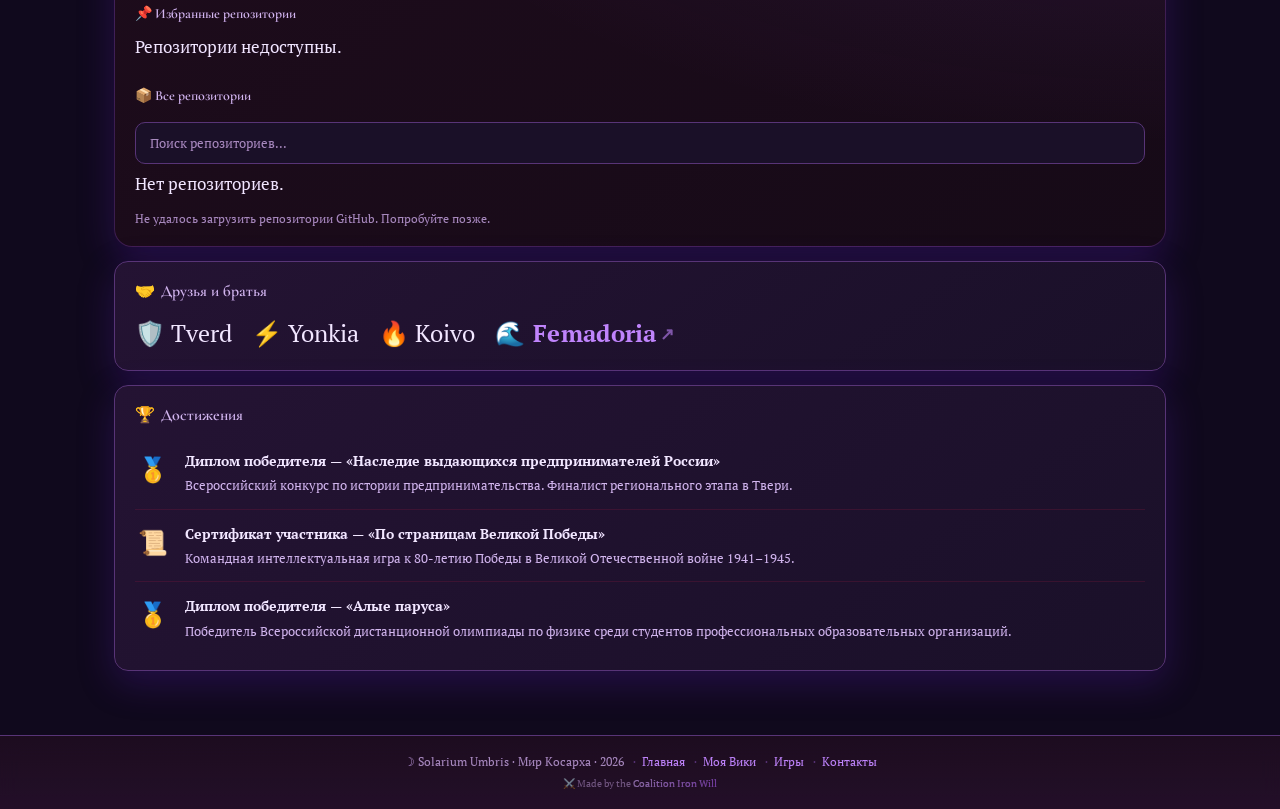
==== commit de2602c1: "Add files via upload" ====
--- a/index.html
+++ b/index.html
@@ -1022,7 +1022,7 @@
 body.fs-active main { z-index:9000; }
 body.fs-active .tab.active { animation:none !important; transform:none !important; filter:none !important; }
 .game-frame.pseudo-fs { position:fixed !important; inset:0; width:100vw !important; height:100vh !important; height:100dvh !important; max-width:none !important; aspect-ratio:auto !important; margin:0 !important; border:0 !important; border-radius:0 !important; box-shadow:none !important; z-index:9999; }
-.fs-exit { position:fixed; top:10px; left:50%; transform:translateX(-50%); z-index:10000; padding:6px 16px; border:1px solid var(--border); border-radius:20px; background:rgba(26,16,41,.92); color:var(--text); font:inherit; font-size:13px; cursor:pointer; }
+.fs-exit { position:fixed; left:10px; bottom:calc(10px + env(safe-area-inset-bottom,0px)); z-index:10000; width:36px; height:36px; padding:0; border:1px solid var(--border); border-radius:50%; background:rgba(26,16,41,.85); color:var(--text); font:22px/34px Georgia,serif; text-align:center; cursor:pointer; }
 .fs-exit[hidden] { display:none; }
 .game-frame { outline:none; -webkit-tap-highlight-color:transparent; }
 .tab[id^="tab-game-"] { -webkit-user-select:none; user-select:none; }
@@ -1503,7 +1503,7 @@
 
 </main>
 
-<button class="fs-exit" id="fsExit" hidden onclick="exitGameFullscreen()">× <span class="i18n" data-en="Exit fullscreen">Выйти из полного экрана</span></button>
+<button class="fs-exit" id="fsExit" hidden title="Выйти из полного экрана" aria-label="Выйти из полного экрана" onclick="exitGameFullscreen()">×</button>
 
 <nav class="mobile-nav" id="mobileNav" aria-label="Mobile navigation">
     <button class="active" data-tab="home"><span class="mi">🏠</span><span class="i18n" data-en="Home">Главная</span></button>
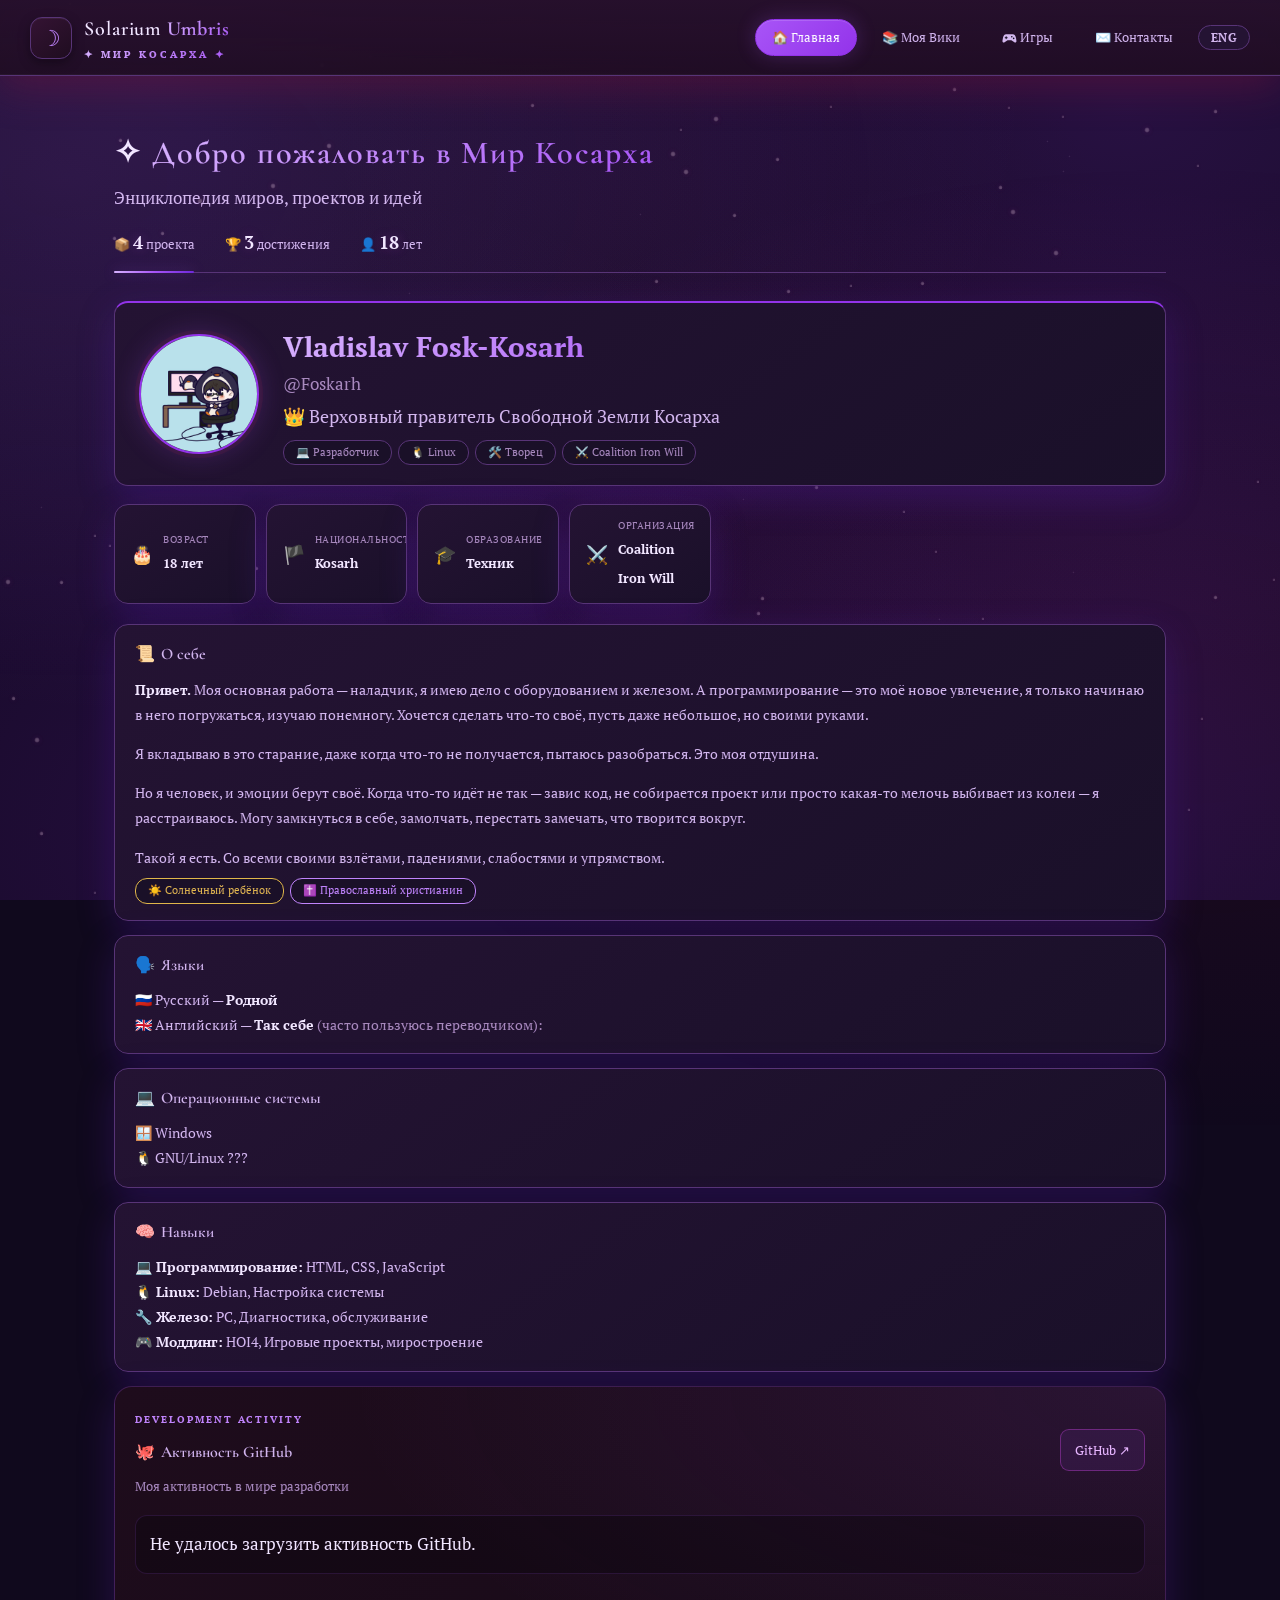
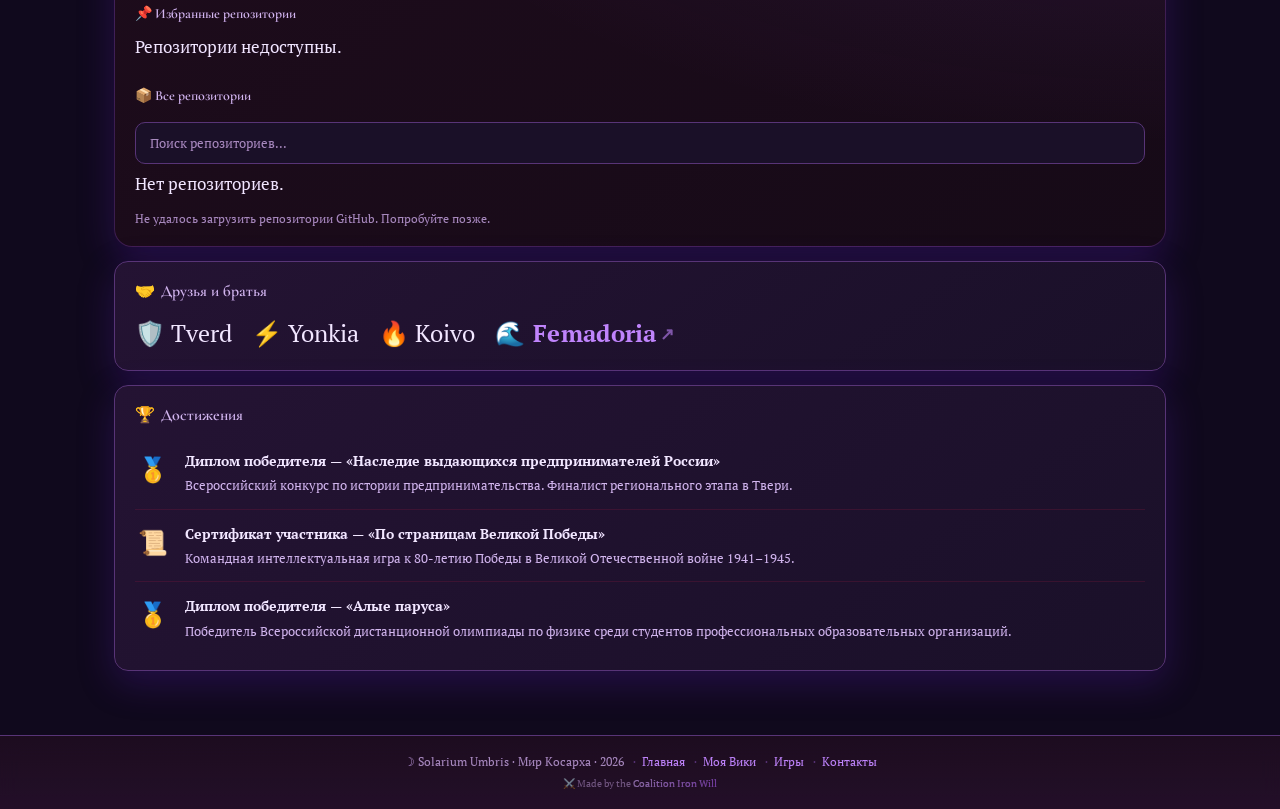
==== commit 1148ca9c: "Add files via upload" ====
--- a/index.html
+++ b/index.html
@@ -1029,6 +1029,7 @@
 .ic { width:1.15em; height:1.15em; vertical-align:-.2em; fill:currentColor; display:inline-block; }
 .ico .ic { width:1em; height:1em; vertical-align:0; }
 @media (max-width:600px) { #frame-firefly { aspect-ratio:4/5; } }
+.new-tag { font-size:11px; font-weight:700; letter-spacing:.5px; padding:2px 8px; border-radius:999px; background:linear-gradient(90deg,#ff7ab8,#ffb454); color:#2a1030; margin-left:8px; vertical-align:middle; }
 .game-hint { max-width:900px; margin:12px auto 0; color:var(--text2); font-size:13px; text-align:center; }
 </style>
 
@@ -1410,7 +1411,7 @@
         <p class="i18n" data-en="Small browser games — play right here, nothing to download">Небольшие браузерные игры — играй прямо здесь, ничего скачивать не нужно</p>
     </div>
 
-    <div class="wiki-entry card" onclick="switchTab('game-firefly')">
+    <div class="wiki-entry card" data-game="firefly" onclick="switchTab('game-firefly')">
         <div class="top-row">
             <div class="ico"><svg class="ic" aria-hidden="true"><use href="#i-firefly"/></svg></div>
             <div><div class="pname"><span class="i18n" data-en="Firefly">Светлячок</span></div><span class="sub">Arcade</span></div>
@@ -1420,7 +1421,7 @@
         <div class="tags"><span class="tag">Arcade</span><span class="tag">Mouse / Touch</span><span class="tag pink">Coalition Iron Will</span></div>
     </div>
 
-    <div class="wiki-entry card" onclick="switchTab('game-zombie')">
+    <div class="wiki-entry card" data-game="zombie" onclick="switchTab('game-zombie')">
         <div class="top-row">
             <div class="ico"><svg class="ic" aria-hidden="true"><use href="#i-zombie"/></svg></div>
             <div><div class="pname"><span class="i18n" data-en="Zombie Farm">Зомби-ферма</span></div><span class="sub">Tycoon / Idle</span></div>
@@ -1430,7 +1431,7 @@
         <div class="tags"><span class="tag">Tycoon</span><span class="tag">Idle</span><span class="tag pink">Coalition Iron Will</span></div>
     </div>
 
-    <div class="wiki-entry card" onclick="switchTab('game-fishing')">
+    <div class="wiki-entry card" data-game="fishing" onclick="switchTab('game-fishing')">
         <div class="top-row">
             <div class="ico"><svg class="ic" aria-hidden="true"><use href="#i-fish"/></svg></div>
             <div><div class="pname"><span class="i18n" data-en="Depths">Глубина</span></div><span class="sub">Fishing / Upgrades</span></div>
@@ -1533,6 +1534,8 @@
         frame.src = frame.dataset.src;
         frame.removeAttribute('data-src');
     });
+    if (tabId.startsWith('game-')) recordGame(tabId.slice(5));
+    if (tabId === 'games') markGames();
     const navId = tabId.startsWith('project-') ? 'wiki' : tabId.startsWith('game-') ? 'games' : tabId;
     document.querySelectorAll('.nav-buttons button, .mobile-nav button').forEach(btn => {
         const active = btn.dataset.tab === navId;
@@ -1556,6 +1559,21 @@
         }
     });
 });
+// метки «NEW» и порядок игр по последнему запуску
+function gamesSeen() { try { return JSON.parse(localStorage.getItem('games-seen')) || {}; } catch (e) { return {}; } }
+function recordGame(id) { const s = gamesSeen(); s[id] = Date.now(); try { localStorage.setItem('games-seen', JSON.stringify(s)); } catch (e) {} }
+function markGames() {
+    const box = document.getElementById('tab-games'); if (!box) return;
+    const seen = gamesSeen(), cards = [...box.querySelectorAll('.wiki-entry[data-game]')];
+    cards.sort((a, b) => (seen[b.dataset.game] || 0) - (seen[a.dataset.game] || 0));
+    cards.forEach(c => {
+        c.querySelectorAll('.new-tag').forEach(n => n.remove());
+        if (!seen[c.dataset.game]) { const n = document.createElement('span'); n.className = 'new-tag'; n.textContent = 'NEW'; c.querySelector('.pname').appendChild(n); }
+        box.appendChild(c);
+    });
+}
+markGames();
+
 // ПОЛНЫЙ ЭКРАН ДЛЯ ИГР
 function gamePseudoFrame() { return document.querySelector('.game-frame.pseudo-fs'); }
 function enterPseudoFullscreen(frame) {
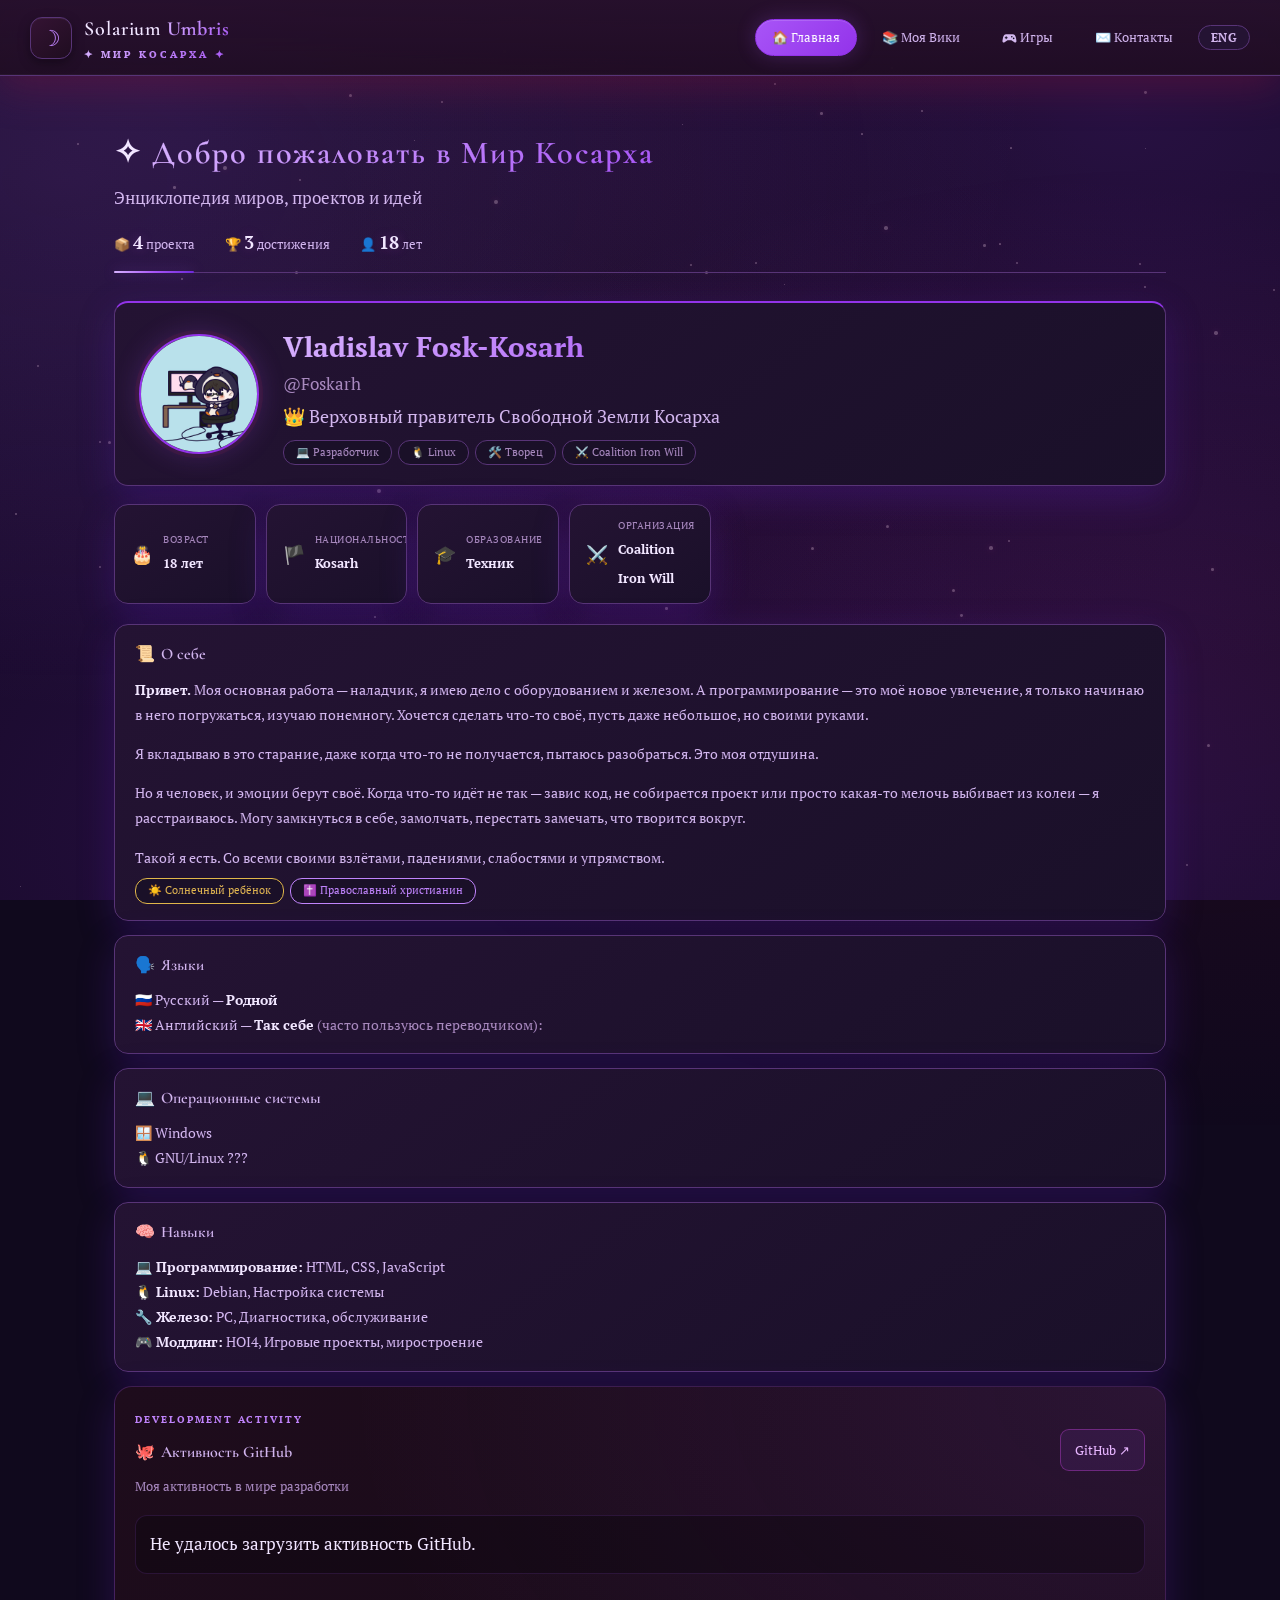
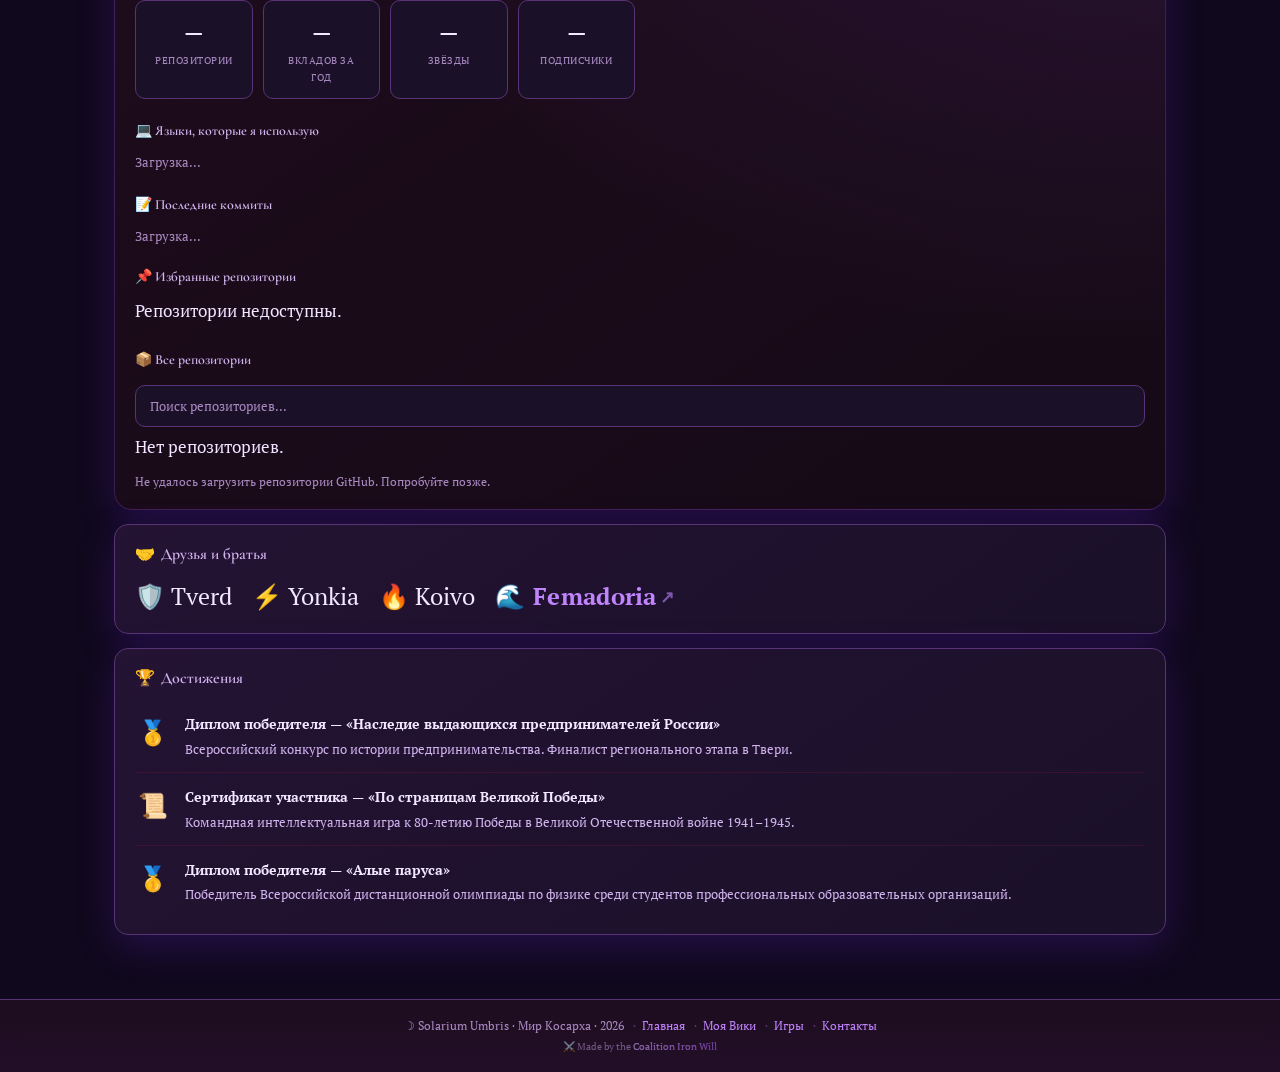
==== commit 137f4bb2: "Update index.html" ====
--- a/index.html
+++ b/index.html
@@ -701,6 +701,63 @@
 
 .gh-status { margin-top:10px; font-size:12px; color:var(--muted); }
 
+/* Статистика, языки, коммиты */
+.gh-sub {
+  margin:20px 0 8px; font-size:14px; color:var(--text2);
+}
+.gh-stats {
+  display:grid; grid-template-columns:repeat(auto-fill,minmax(110px,1fr));
+  gap:10px; margin-top:16px;
+}
+.gh-stat {
+  padding:12px 14px; text-align:center;
+  border:1px solid var(--border); border-radius:10px;
+  background:var(--bg-deep);
+  transition:var(--t);
+}
+.gh-stat:hover {
+  border-color:var(--a3); transform:translateY(-2px); box-shadow:var(--sh);
+}
+.gh-stat b { display:block; font-size:22px; color:var(--text); }
+.gh-stat small {
+  display:block; margin-top:2px; font-size:10px;
+  text-transform:uppercase; letter-spacing:.5px; color:var(--muted);
+}
+
+.gh-langbar {
+  display:flex; height:12px; border-radius:6px; overflow:hidden;
+  background:var(--bg-deep); border:1px solid var(--border);
+}
+.gh-langbar span { display:block; height:100%; }
+.gh-langlist {
+  display:flex; flex-wrap:wrap; gap:6px 16px; margin-top:10px;
+  font-size:12px; color:var(--text2);
+}
+.gh-langlist span { display:flex; align-items:center; gap:6px; }
+.gh-langlist i {
+  display:inline-block; width:10px; height:10px; border-radius:50%;
+}
+
+.gh-commits { display:flex; flex-direction:column; gap:8px; }
+.gh-commit {
+  display:block; padding:10px 14px;
+  border:1px solid var(--border); border-radius:10px;
+  background:var(--bg-deep);
+  text-decoration:none; color:var(--text);
+  transition:var(--t);
+}
+.gh-commit:hover {
+  border-color:var(--a3); transform:translateX(3px); box-shadow:var(--sh);
+}
+.gh-commit b {
+  display:block; font-size:13px; font-weight:600;
+  white-space:nowrap; overflow:hidden; text-overflow:ellipsis;
+}
+.gh-commit small {
+  display:block; margin-top:3px; font-size:11px; color:var(--muted);
+}
+.gh-empty { font-size:13px; color:var(--muted); }
+
 /* ============================================================
    АДАПТИВ
    ============================================================ */
@@ -1151,6 +1208,21 @@
         <!-- Heatmap -->
         <div id="ghHeatmap" class="gh-heatmap" aria-label="GitHub contributions heatmap"></div>
         <div id="ghHeatmapLegend" class="gh-heatmap-legend"></div>
+
+        <!-- Статистика -->
+        <div id="ghStats" class="gh-stats"></div>
+
+        <!-- Языки -->
+        <h4 class="gh-sub">
+            💻 <span class="i18n" data-en="Languages I use">Языки, которые я использую</span>
+        </h4>
+        <div id="ghLangs"></div>
+
+        <!-- Последние коммиты -->
+        <h4 class="gh-sub">
+            📝 <span class="i18n" data-en="Latest commits">Последние коммиты</span>
+        </h4>
+        <div id="ghCommits" class="gh-commits"></div>
 
         <!-- Избранные репозитории -->
         <h4 style="margin:18px 0 8px;font-size:14px;color:var(--text2)">
@@ -1750,6 +1822,9 @@
     ghRenderPinned();
     ghRenderAll();
     updateGithubStatus();
+    ghRenderStats();
+    ghRenderLangs();
+    ghRenderCommits();
     rozaOnLang();
 }
 function toggleLang() {
@@ -1827,6 +1902,33 @@
 const GH_USER = 'VladislavFosk';
 let ghRepos = [];
 let ghLoadError = false;
+let ghProfile = null;
+let ghContribTotal = null;
+let ghLangBytes = null;
+let ghCommits = null;
+const GH_LANG_COLORS = {
+    'Python':'#3572A5', 'C++':'#f34b7d', 'C':'#9a9a9a', 'HTML':'#e34c26', 'CSS':'#563d7c',
+    'JavaScript':'#f1e05a', 'TypeScript':'#3178c6', 'Shell':'#89e051', 'Lua':'#4a4aa8',
+    'Java':'#b07219', 'C#':'#178600', 'Go':'#00ADD8', 'Rust':'#dea584', 'PHP':'#4F5D95'
+};
+const GH_LANG_FALLBACK = ['#a855f7', '#c084fc', '#e0b64a', '#4ade80', '#6d28d9', '#f472b6'];
+
+// Запрос к GitHub API с кэшем на 15 минут (лимит без токена — 60 запросов в час на IP)
+async function ghFetchJson(url) {
+    const key = 'gh-cache:' + url;
+    try {
+        const raw = localStorage.getItem(key);
+        if (raw) {
+            const cached = JSON.parse(raw);
+            if (Date.now() - cached.t < 15 * 60 * 1000) return cached.d;
+        }
+    } catch (error) {}
+    const response = await fetch(url, { headers: { Accept: 'application/vnd.github+json' } });
+    if (!response.ok) throw new Error(`GitHub API ${response.status}`);
+    const data = await response.json();
+    try { localStorage.setItem(key, JSON.stringify({ t: Date.now(), d: data })); } catch (error) {}
+    return data;
+}
 function ghEl(tag, cls, text) {
     const el = document.createElement(tag);
     if (cls) el.className = cls;
@@ -1850,6 +1952,8 @@
         const data = await response.json();
         const map = {};
         (data.contributions || []).forEach(day => { map[day.date] = day.count; });
+        ghContribTotal = (data.contributions || []).reduce((sum, day) => sum + (day.count || 0), 0);
+        ghRenderStats();
         wrap.replaceChildren();
         const end = new Date();
         const start = new Date(end);
@@ -1939,6 +2043,9 @@
         ghRenderPinned();
         ghFilterRepos();
         updateGithubStatus();
+        ghRenderStats();
+        ghLoadLangs();
+        ghLoadCommits();
     } catch (error) {
         console.error('GitHub repositories error:', error);
         ghLoadError = true;
@@ -1948,14 +2055,146 @@
     }
 }
 
+// ----- Статистика -----
+function ghRenderStats() {
+    const box = document.getElementById('ghStats');
+    if (!box) return;
+    const en = currentLang === 'en';
+    const stars = ghRepos.reduce((sum, repo) => sum + (repo.stargazers_count || 0), 0);
+    const items = [
+        [ghRepos.length || (ghProfile ? ghProfile.public_repos : '—'), en ? 'Repositories' : 'Репозитории'],
+        [ghContribTotal === null ? '—' : ghContribTotal, en ? 'Contributions / year' : 'Вкладов за год'],
+        [ghRepos.length ? stars : '—', en ? 'Stars' : 'Звёзды'],
+        [ghProfile ? ghProfile.followers : '—', en ? 'Followers' : 'Подписчики']
+    ];
+    box.replaceChildren();
+    items.forEach(([value, label]) => {
+        const tile = ghEl('div', 'gh-stat');
+        tile.appendChild(ghEl('b', '', String(value)));
+        tile.appendChild(ghEl('small', '', label));
+        box.appendChild(tile);
+    });
+}
+async function ghLoadProfile() {
+    try {
+        ghProfile = await ghFetchJson(`https://api.github.com/users/${GH_USER}`);
+        ghRenderStats();
+    } catch (error) {
+        console.error('GitHub profile error:', error);
+    }
+}
+
+// ----- Языки -----
+async function ghLoadLangs() {
+    const own = ghRepos.filter(repo => !repo.fork).slice(0, 10);
+    const results = await Promise.allSettled(own.map(repo => ghFetchJson(`https://api.github.com/repos/${GH_USER}/${encodeURIComponent(repo.name)}/languages`)));
+    const bytes = {};
+    results.forEach(result => {
+        if (result.status !== 'fulfilled' || !result.value) return;
+        Object.entries(result.value).forEach(([lang, size]) => { bytes[lang] = (bytes[lang] || 0) + size; });
+    });
+    if (!Object.keys(bytes).length) {
+        // запасной вариант: считаем по основному языку репозитория
+        own.forEach(repo => { if (repo.language) bytes[repo.language] = (bytes[repo.language] || 0) + 1; });
+    }
+    ghLangBytes = bytes;
+    ghRenderLangs();
+}
+function ghRenderLangs() {
+    const box = document.getElementById('ghLangs');
+    if (!box) return;
+    const en = currentLang === 'en';
+    box.replaceChildren();
+    const entries = Object.entries(ghLangBytes || {}).sort((a, b) => b[1] - a[1]);
+    if (!entries.length) {
+        const text = ghLangBytes === null
+            ? (en ? 'Loading...' : 'Загрузка...')
+            : (en ? 'No data yet: languages will appear once your repositories contain code.' : 'Пока нет данных: языки появятся, когда в репозиториях будет код.');
+        box.appendChild(ghEl('p', 'gh-empty', text));
+        return;
+    }
+    const total = entries.reduce((sum, entry) => sum + entry[1], 0);
+    const top = entries.slice(0, 6);
+    const rest = entries.slice(6).reduce((sum, entry) => sum + entry[1], 0);
+    if (rest > 0) top.push([en ? 'Other' : 'Другое', rest]);
+    const bar = ghEl('div', 'gh-langbar');
+    const list = ghEl('div', 'gh-langlist');
+    top.forEach(([lang, size], index) => {
+        const percent = (size / total) * 100;
+        const color = GH_LANG_COLORS[lang] || GH_LANG_FALLBACK[index % GH_LANG_FALLBACK.length];
+        const segment = ghEl('span');
+        segment.style.width = percent + '%';
+        segment.style.background = color;
+        segment.title = `${lang}: ${percent.toFixed(1)}%`;
+        bar.appendChild(segment);
+        const item = ghEl('span');
+        const dot = ghEl('i');
+        dot.style.background = color;
+        item.appendChild(dot);
+        item.appendChild(document.createTextNode(`${lang} ${percent.toFixed(1)}%`));
+        list.appendChild(item);
+    });
+    box.appendChild(bar);
+    box.appendChild(list);
+}
+
+// ----- Последние коммиты -----
+async function ghLoadCommits() {
+    const repos = ghRepos.slice(0, 5);
+    const results = await Promise.allSettled(repos.map(repo => ghFetchJson(`https://api.github.com/repos/${GH_USER}/${encodeURIComponent(repo.name)}/commits?per_page=5&author=${GH_USER}`)));
+    const commits = [];
+    results.forEach((result, index) => {
+        if (result.status !== 'fulfilled' || !Array.isArray(result.value)) return;
+        result.value.forEach(item => {
+            if (!item.commit || typeof item.html_url !== 'string' || !item.html_url.startsWith('https://github.com/')) return;
+            commits.push({
+                message: String(item.commit.message || '').split('\n')[0],
+                date: item.commit.author && item.commit.author.date,
+                url: item.html_url,
+                repo: repos[index].name
+            });
+        });
+    });
+    commits.sort((a, b) => new Date(b.date) - new Date(a.date));
+    ghCommits = commits.slice(0, 8);
+    ghRenderCommits();
+}
+function ghRenderCommits() {
+    const box = document.getElementById('ghCommits');
+    if (!box) return;
+    const en = currentLang === 'en';
+    box.replaceChildren();
+    if (!ghCommits || !ghCommits.length) {
+        const text = ghCommits === null
+            ? (en ? 'Loading...' : 'Загрузка...')
+            : (en ? 'No commits found yet.' : 'Коммитов пока не найдено.');
+        box.appendChild(ghEl('p', 'gh-empty', text));
+        return;
+    }
+    ghCommits.forEach(commit => {
+        const link = document.createElement('a');
+        link.className = 'gh-commit';
+        link.href = commit.url;
+        link.target = '_blank';
+        link.rel = 'noopener noreferrer';
+        link.appendChild(ghEl('b', '', commit.message || (en ? '(no message)' : '(без описания)')));
+        const date = commit.date ? new Date(commit.date).toLocaleDateString(en ? 'en-GB' : 'ru-RU') : '';
+        link.appendChild(ghEl('small', '', `${commit.repo} · ${date}`));
+        box.appendChild(link);
+    });
+}
+
 // СТАРТОВАЯ ВКЛАДКА И ЗАГРУЗКА GITHUB
 buildRozaToc();
 if (savedLanguage === 'en') applyLang('en');
 switchTab(location.hash.slice(1) || 'home', false);
+ghRenderStats();
+ghRenderLangs();
+ghRenderCommits();
 ghLoadHeatmap();
+ghLoadProfile();
 ghLoadRepos();
 
 </script>
 </body>
 </html>
-
